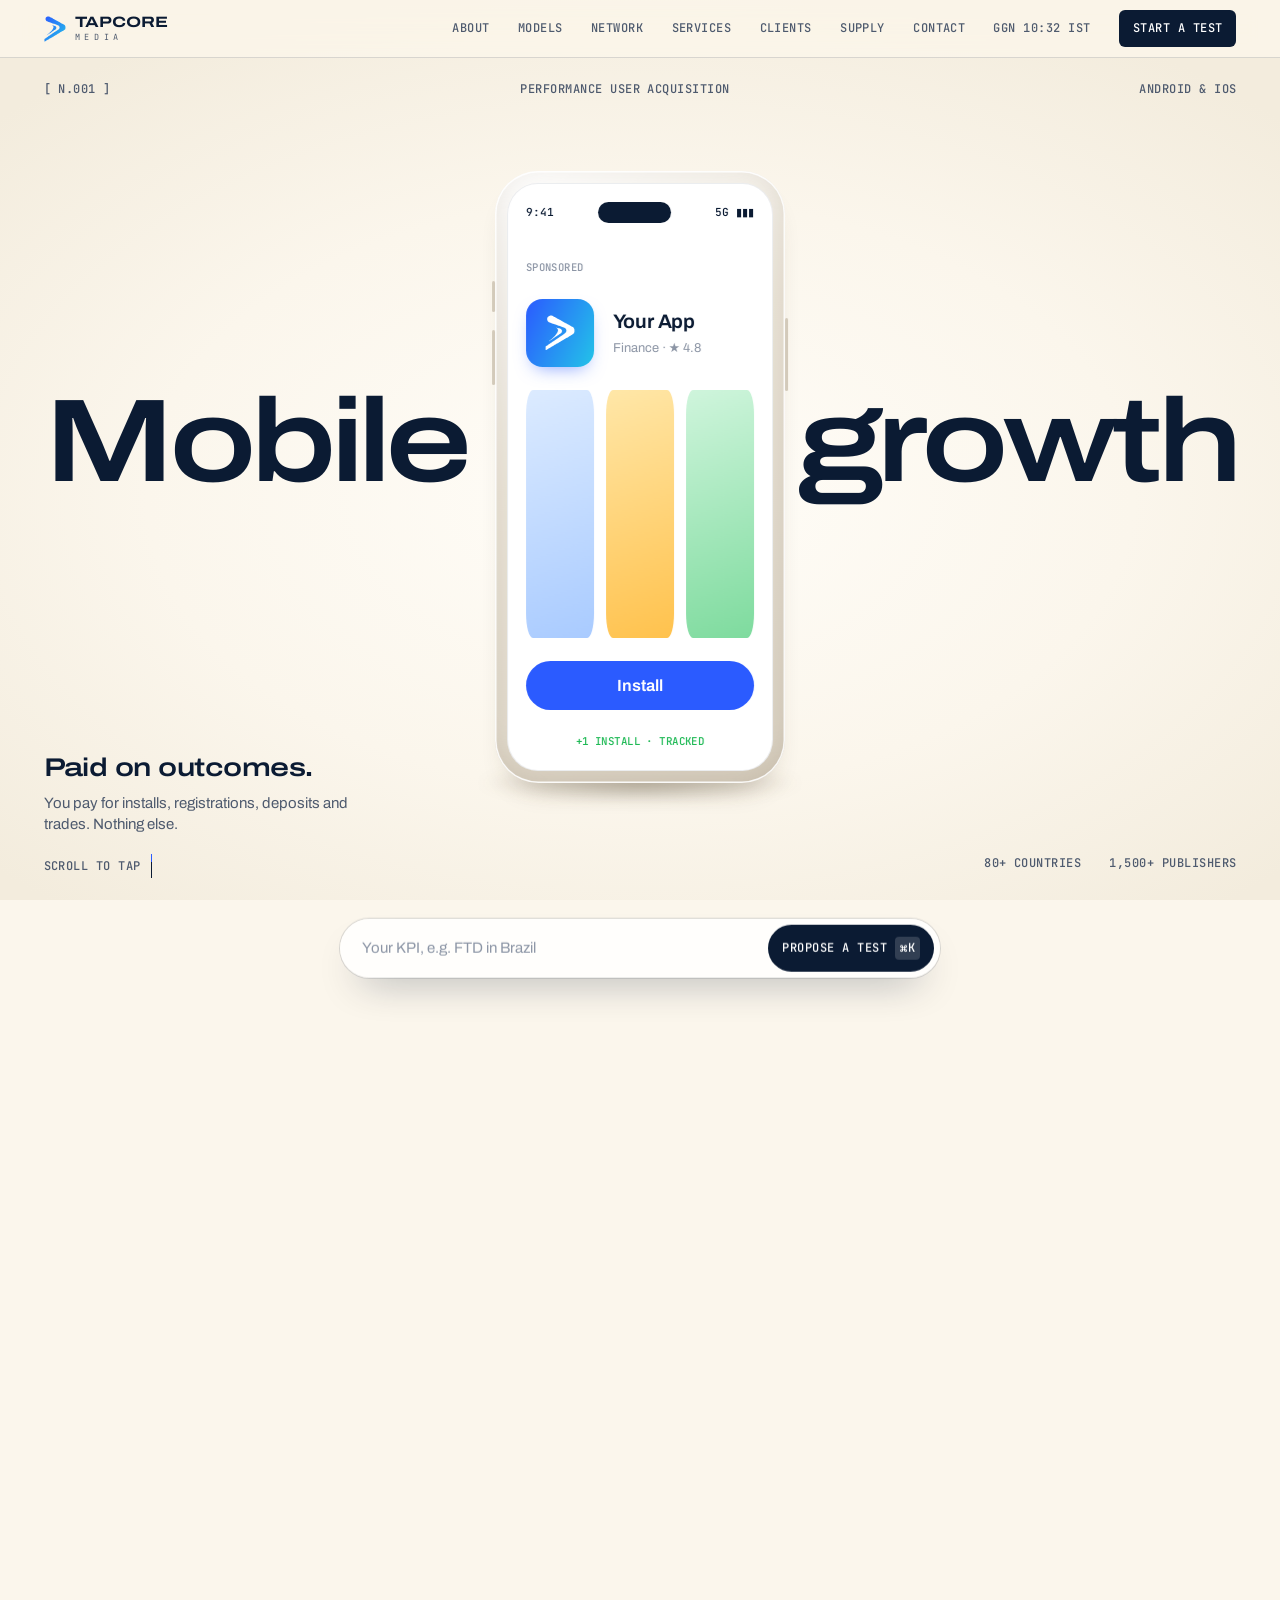
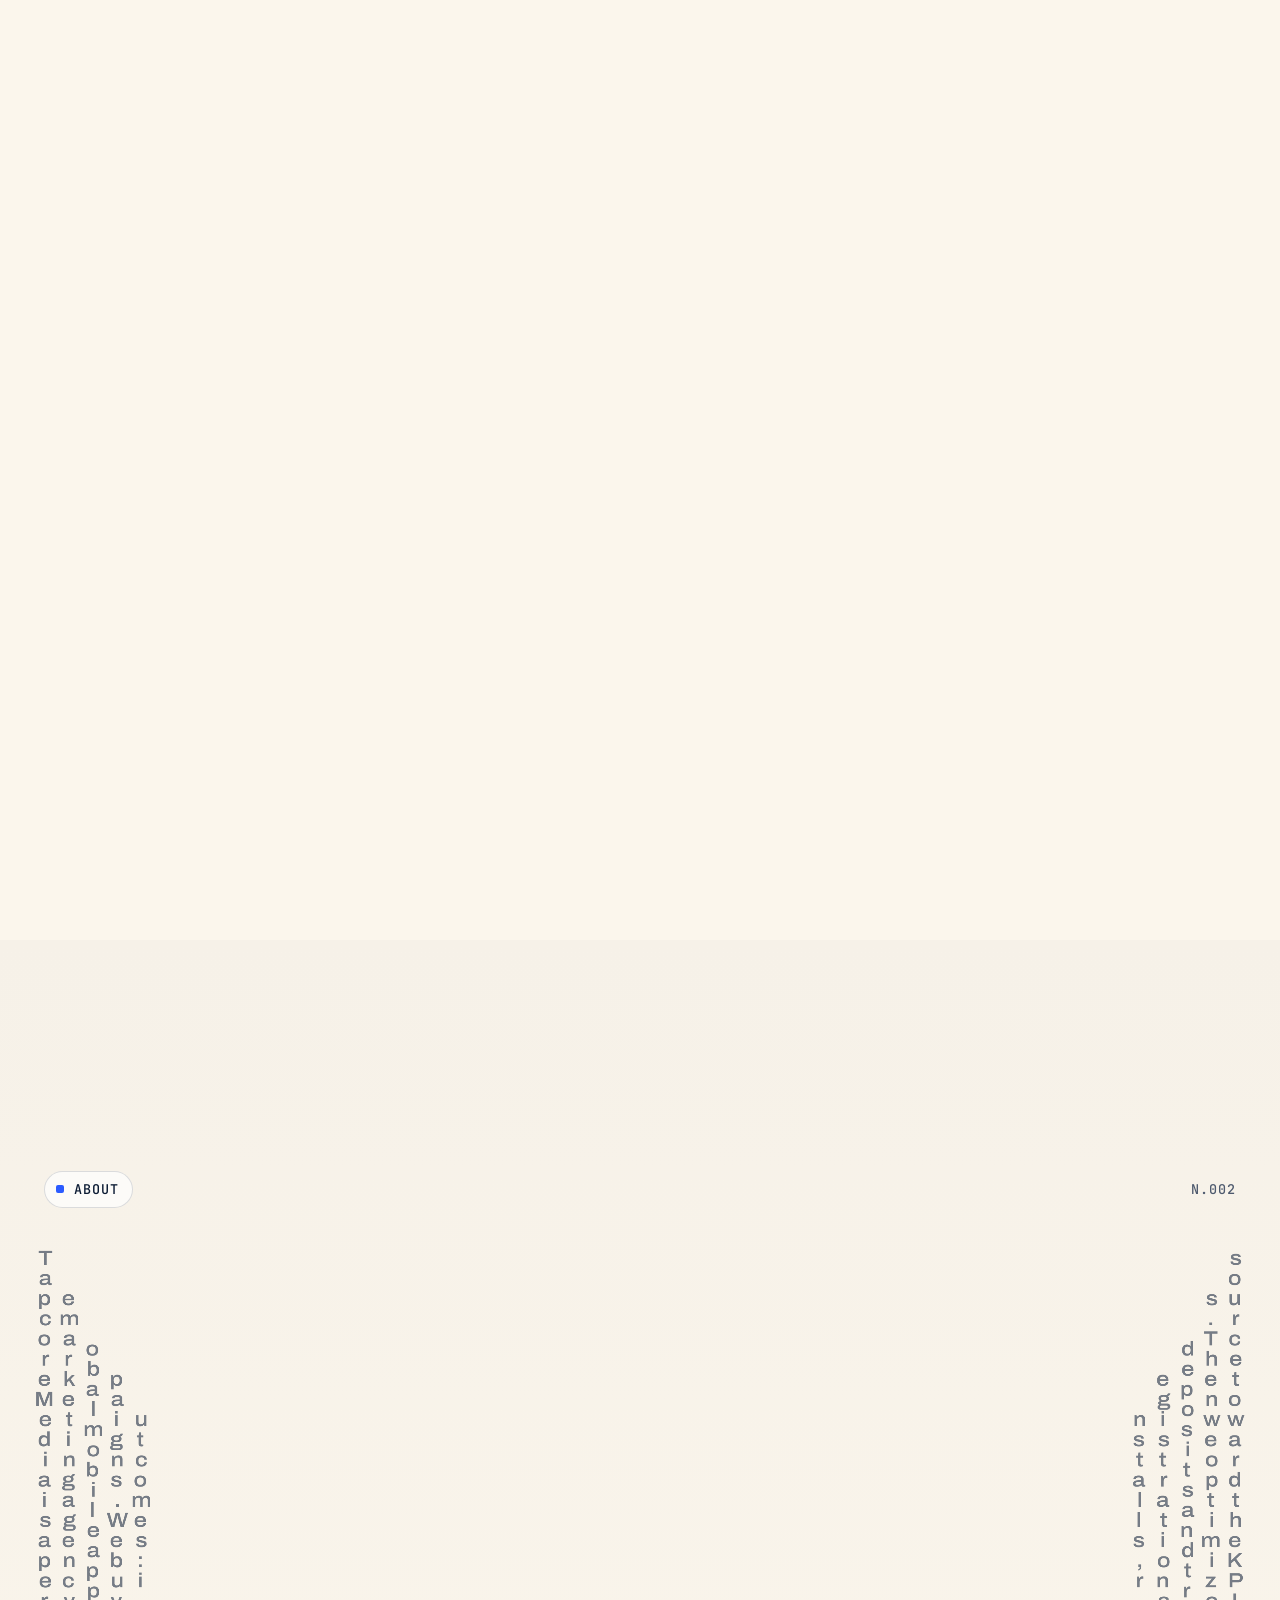
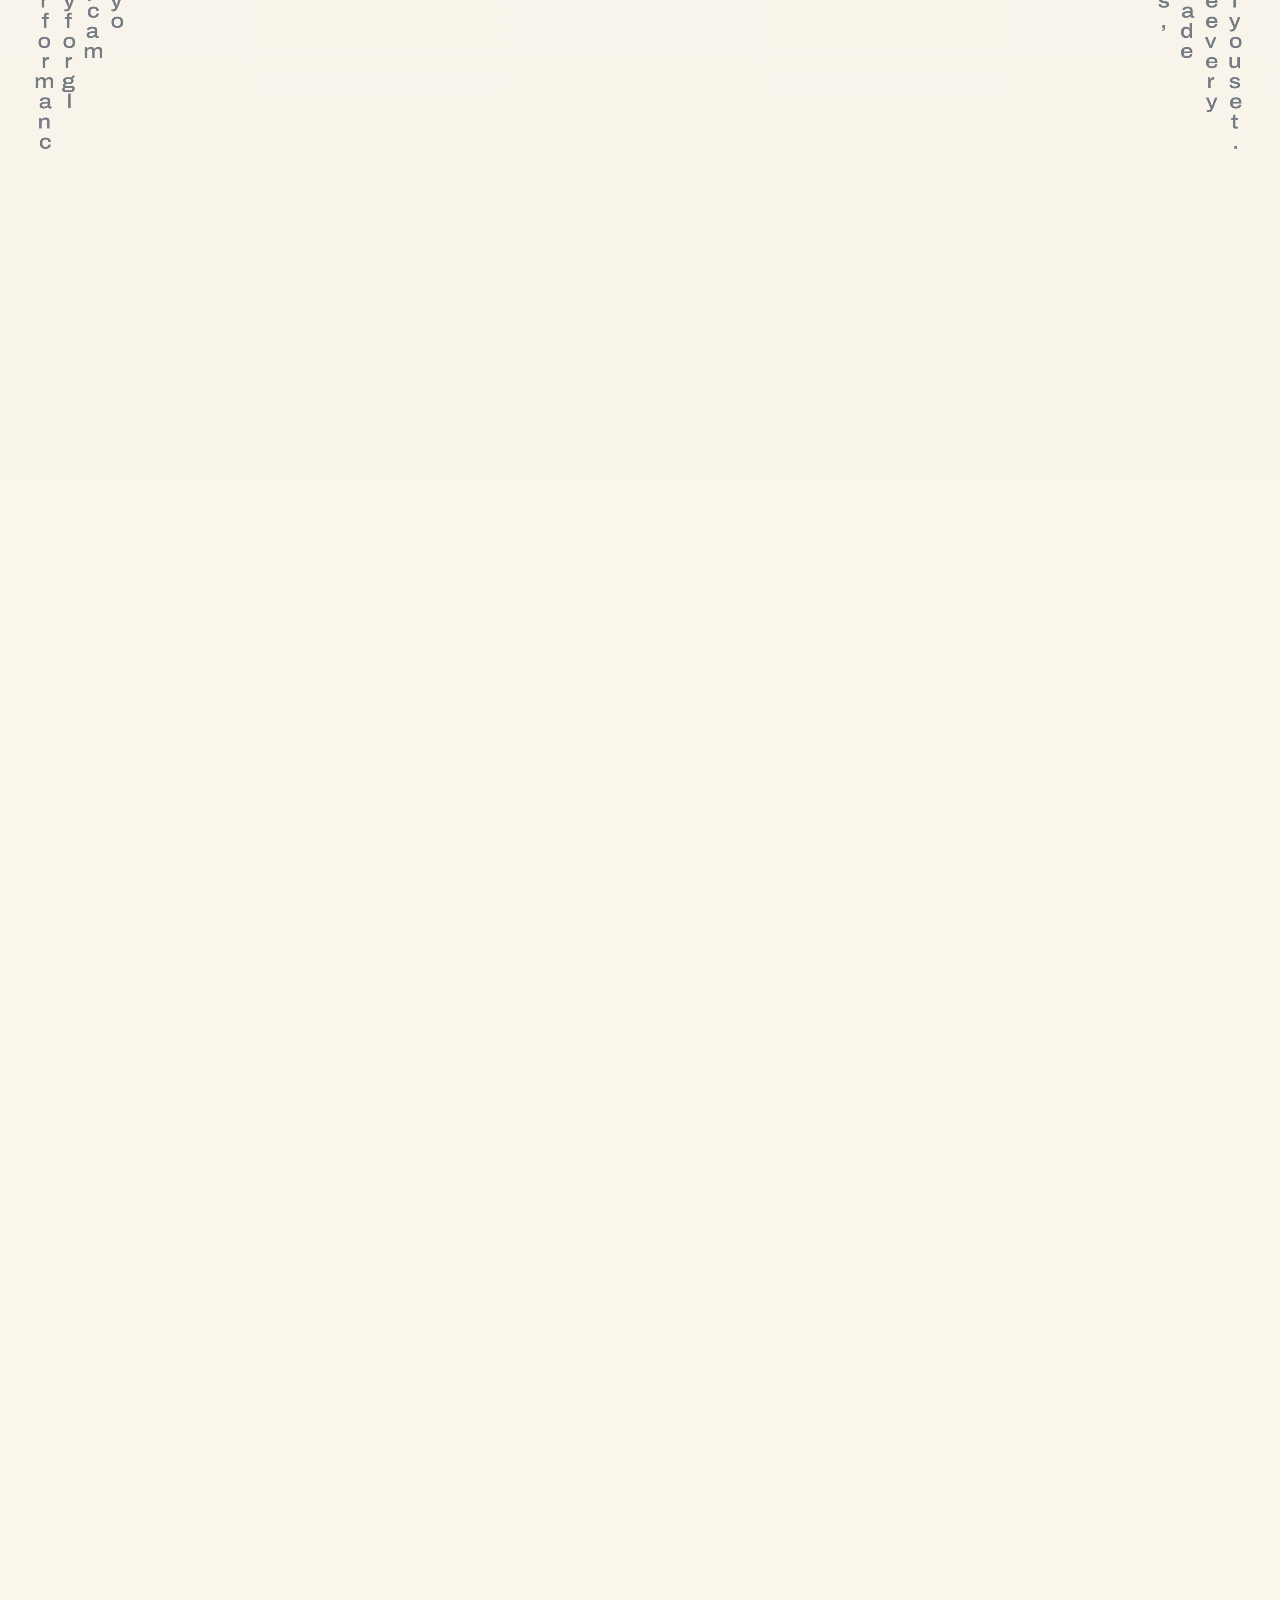
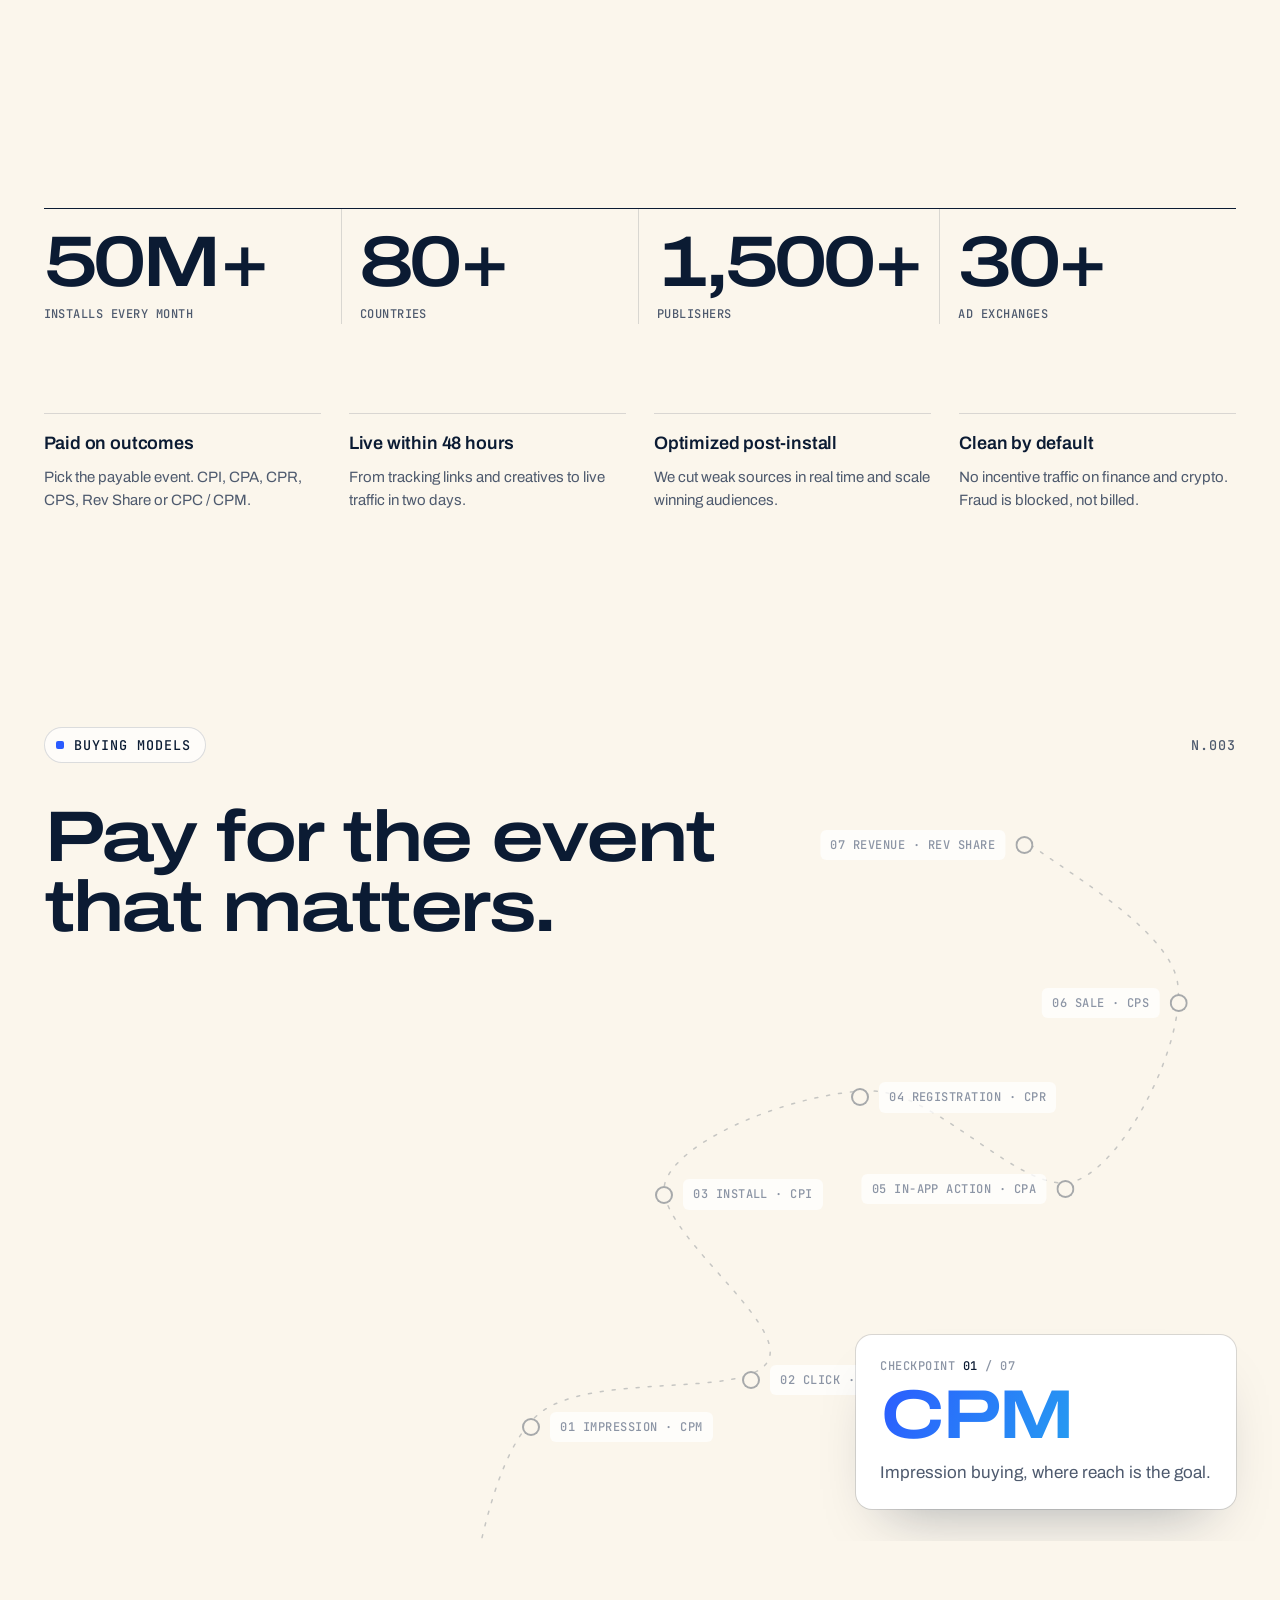
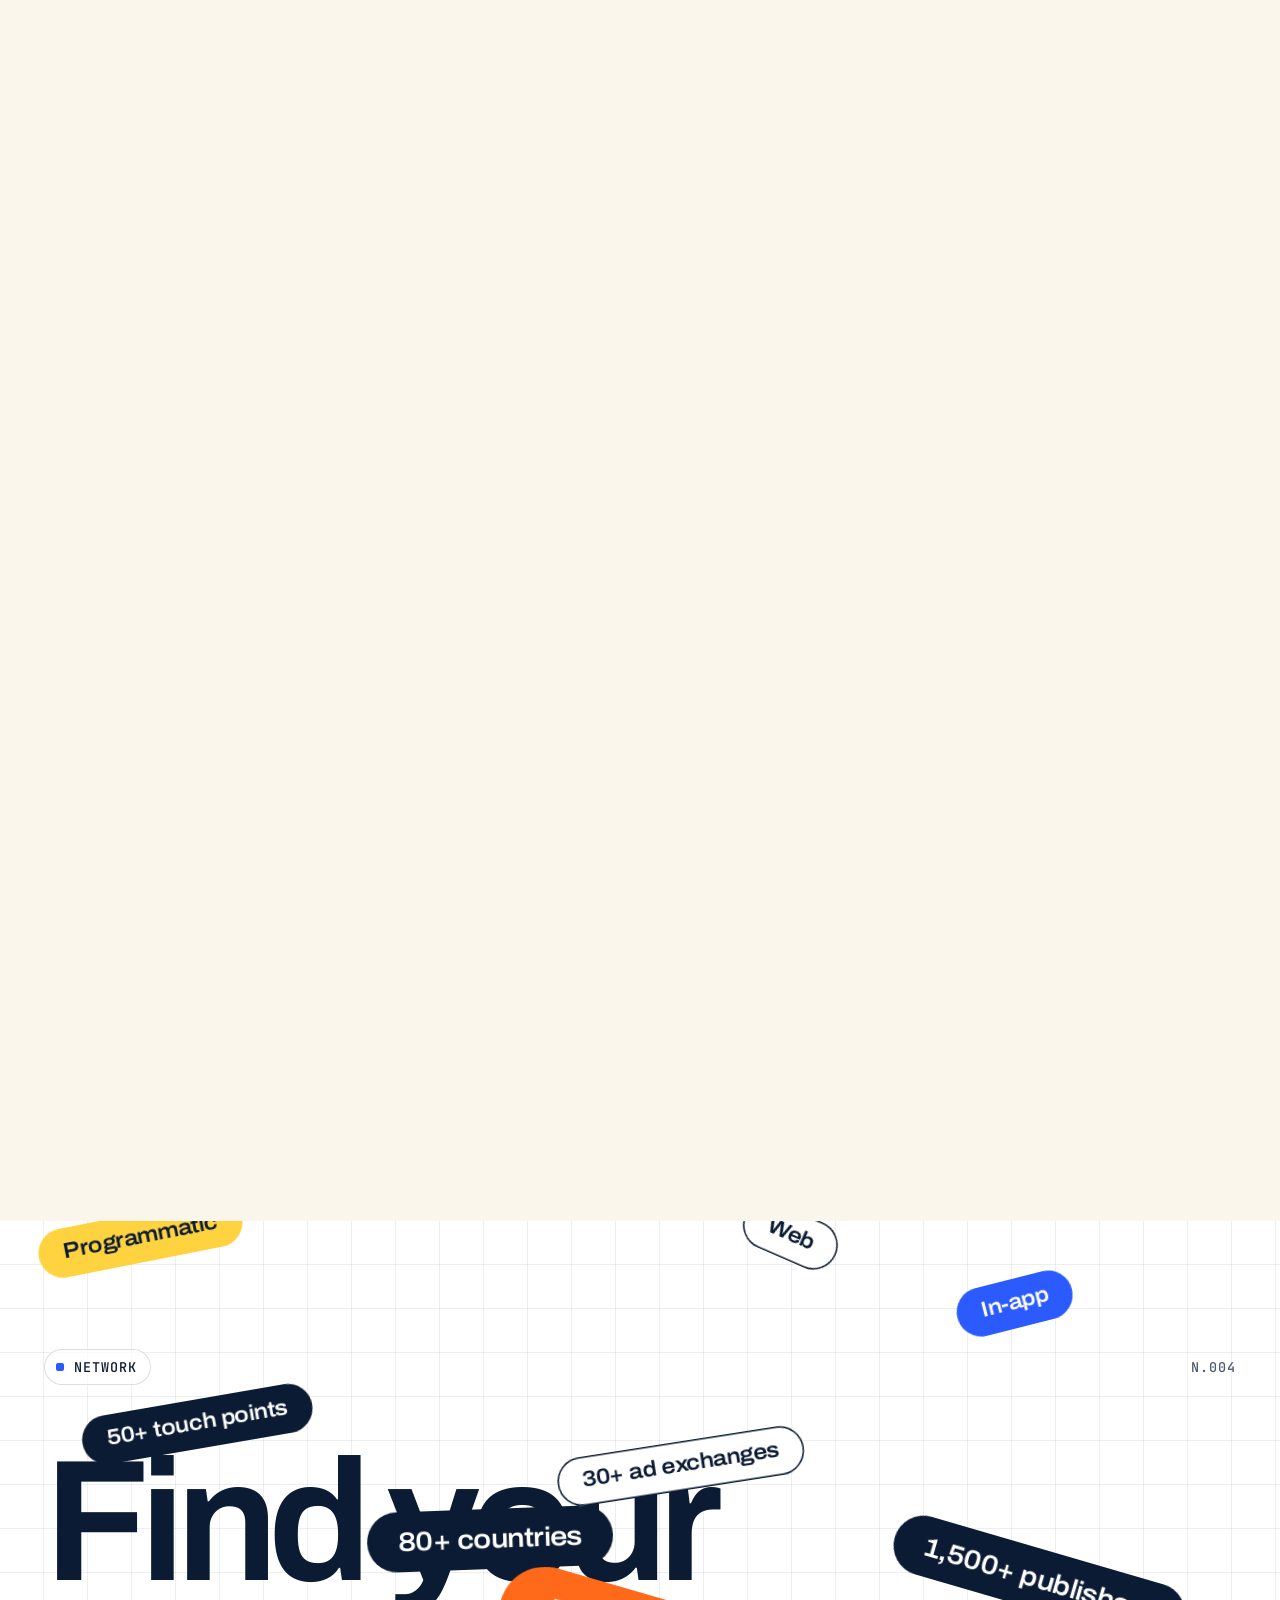
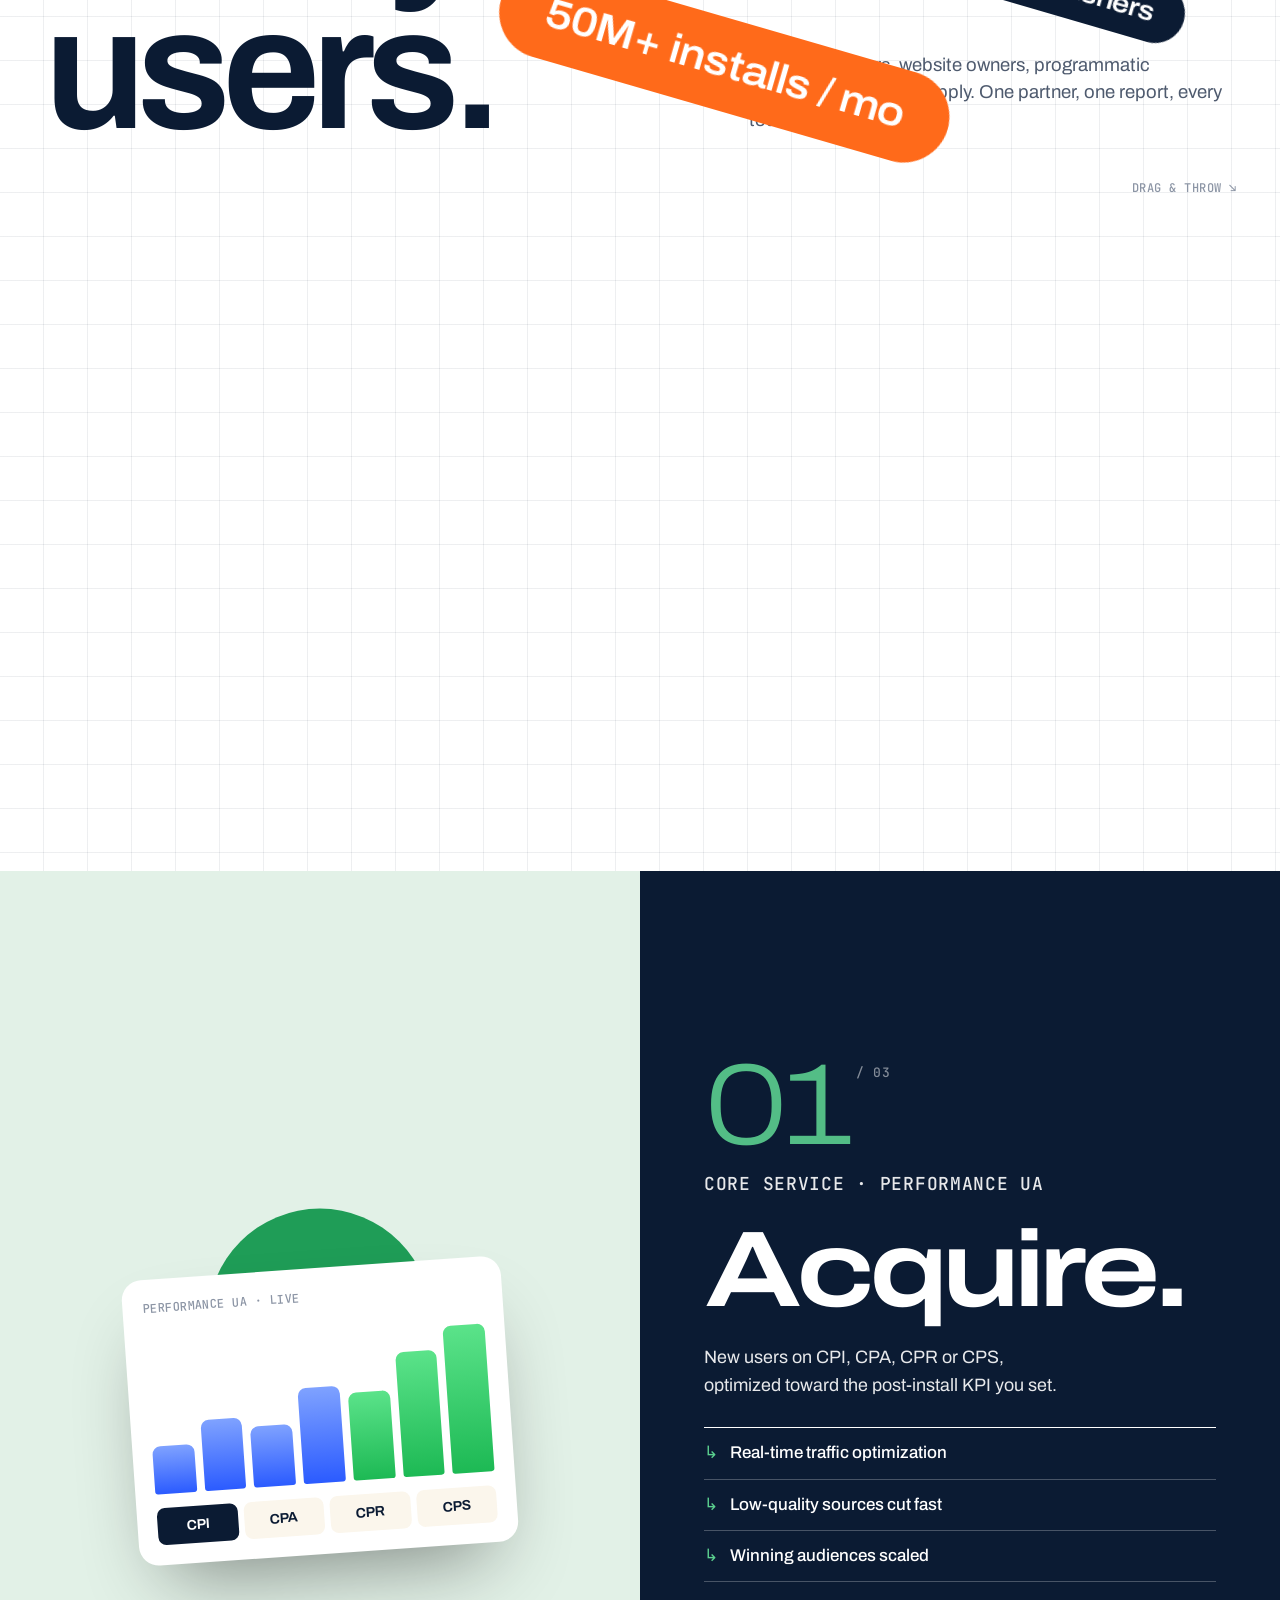
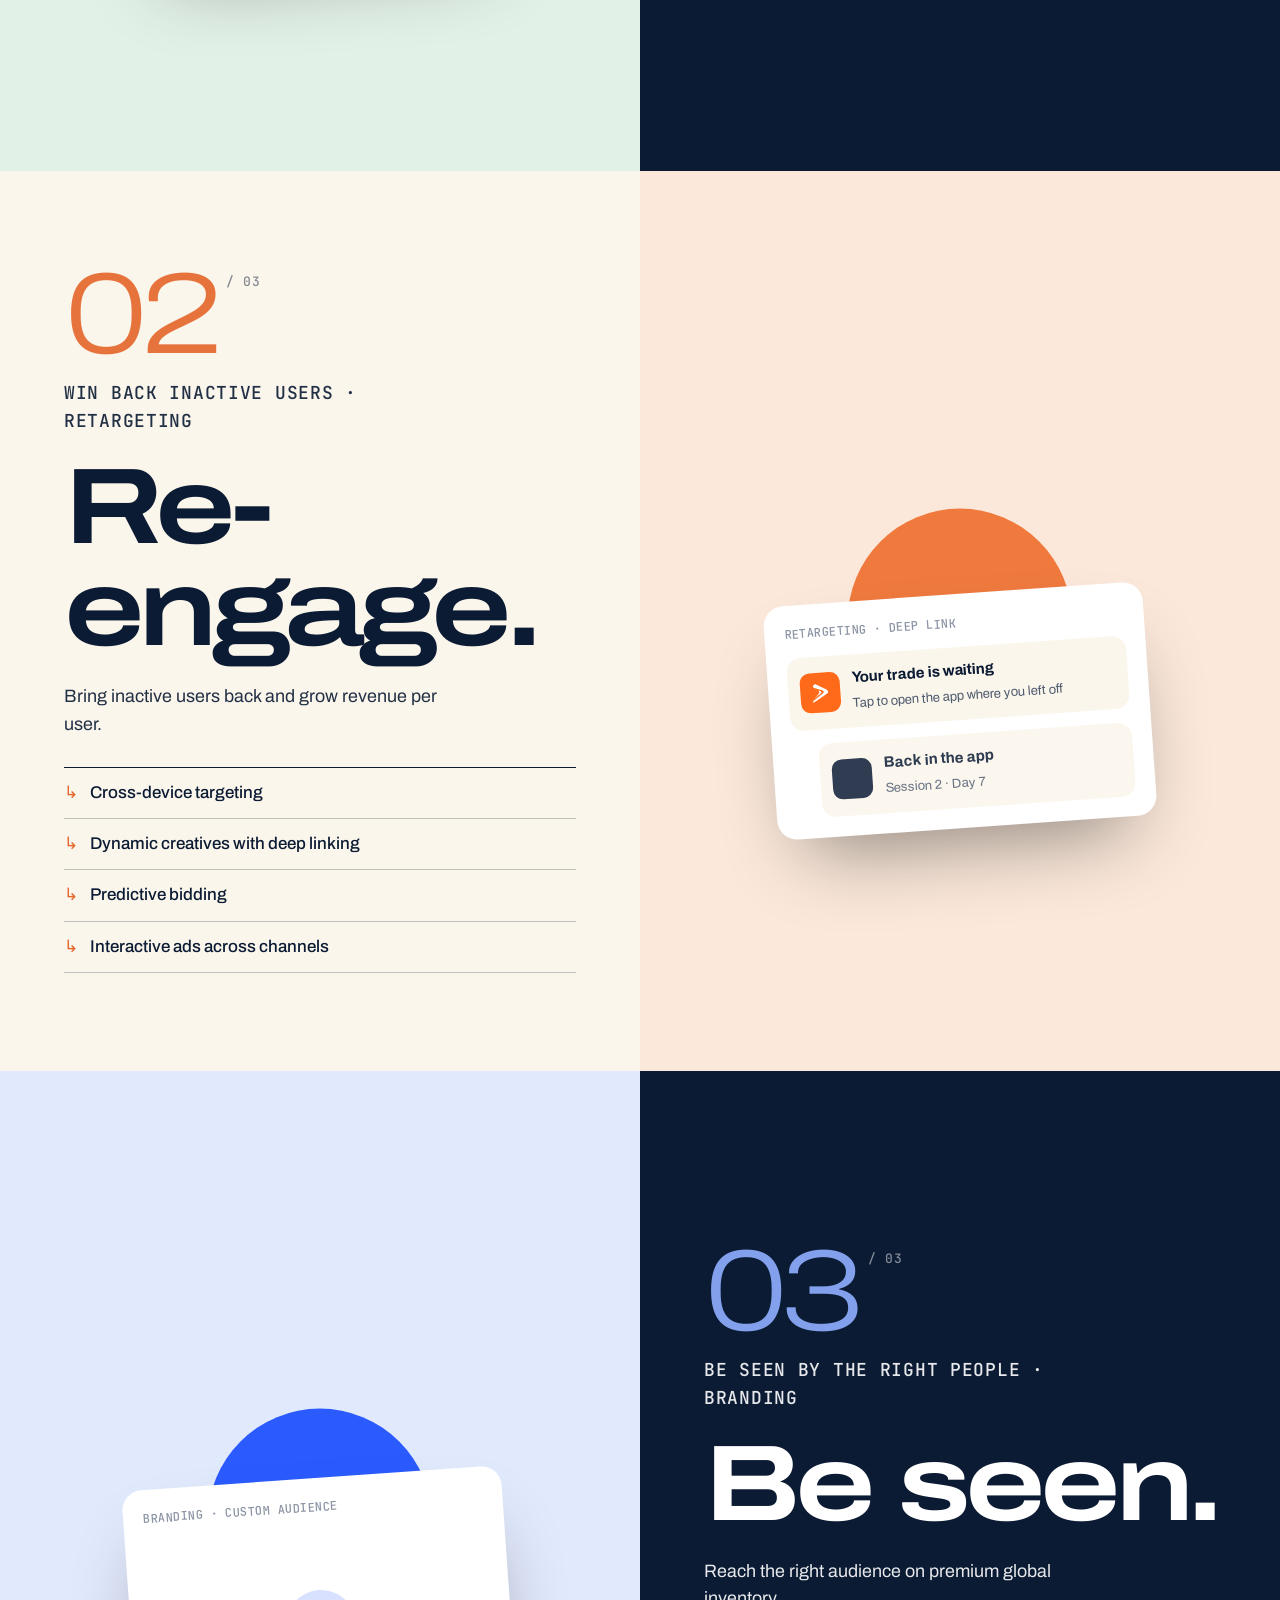
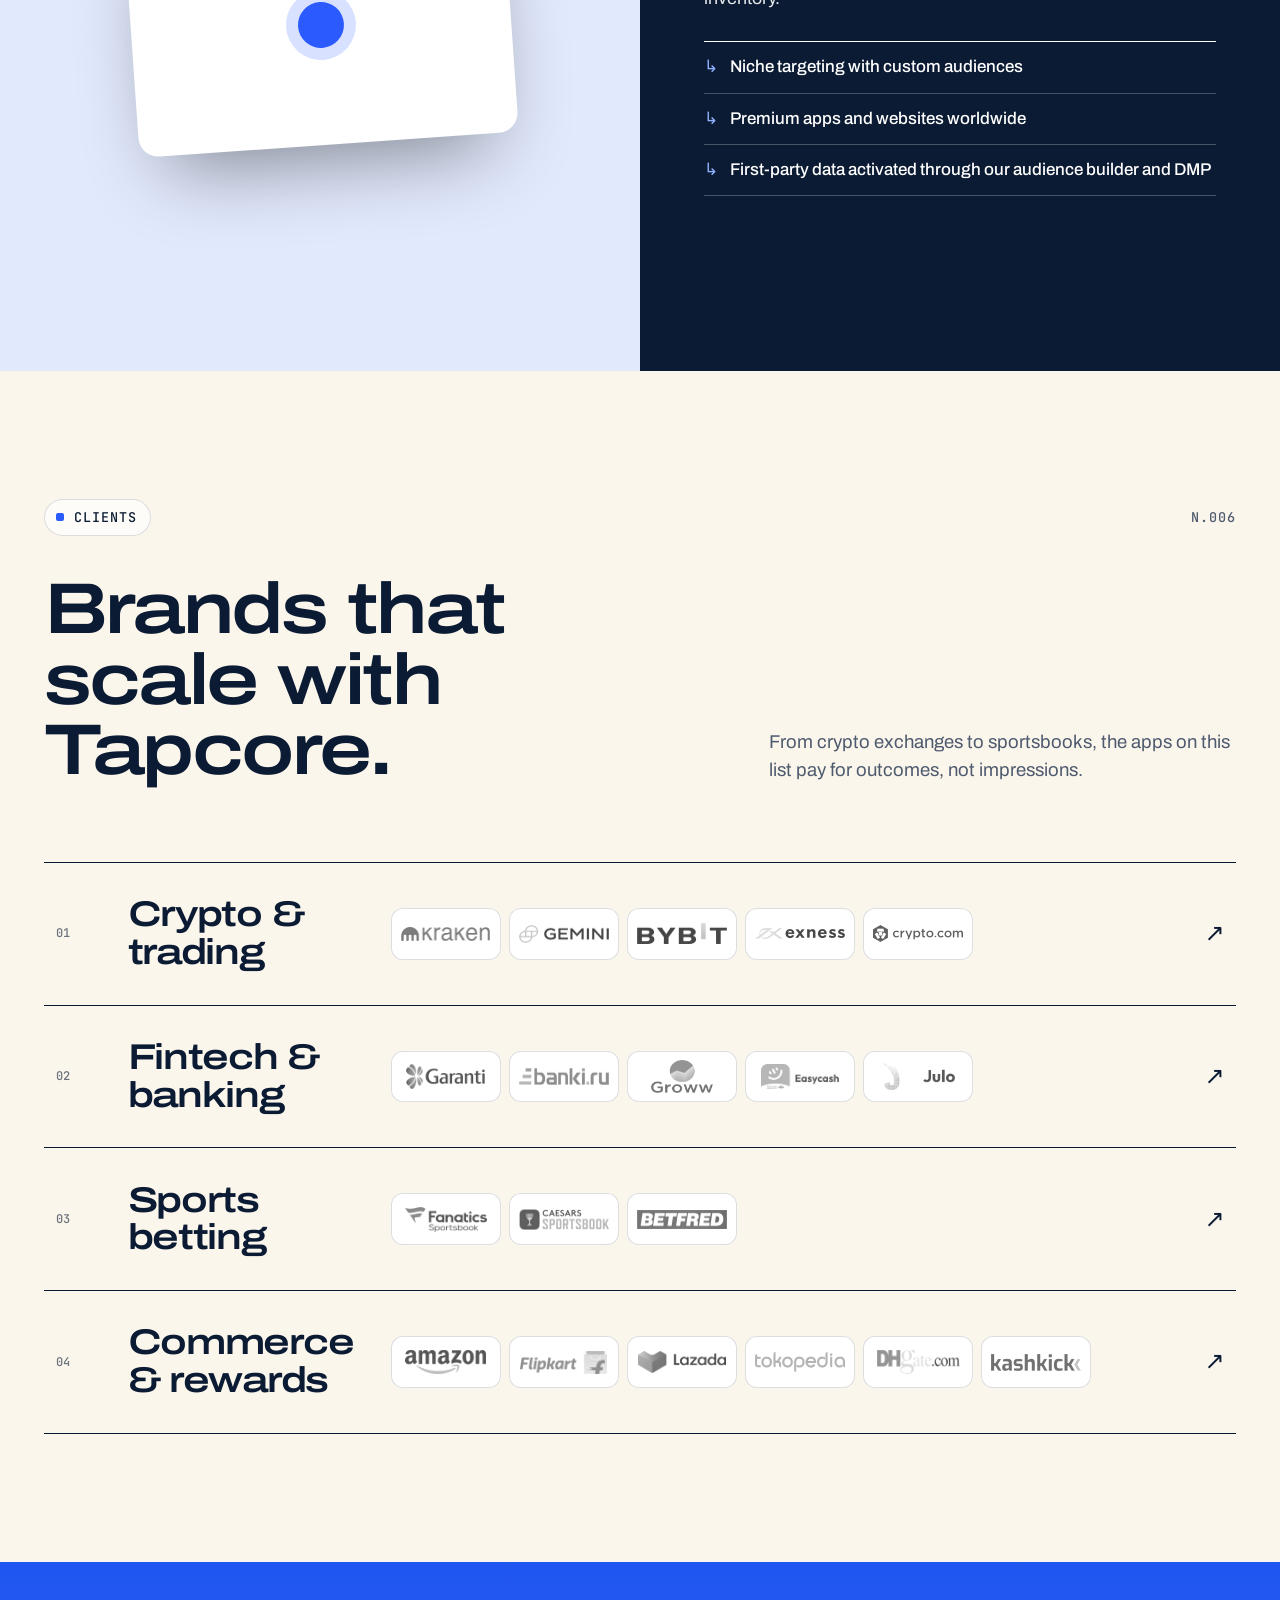
==== v4/index.html @ 251818ea "Add website v4: About wedges, fuller Supply scene, better ad formats v4 starts from v3 (left unchang" ====
<!doctype html>
<html lang="en">
<head>
  <meta charset="utf-8">
  <meta name="viewport" content="width=device-width, initial-scale=1, viewport-fit=cover">
  <title>Tapcore Media | We don't advertise. We craft attention.</title>
  <meta name="description" content="Tapcore Media is a performance marketing agency for global mobile app campaigns. CPI, CPA, CPR, CPS and Rev Share across 1,500+ publishers in 80+ countries.">
  <meta name="theme-color" content="#FBF6EC">
  <link rel="canonical" href="https://www.tapcoremedia.com/">
  <link rel="icon" href="assets/img/favicon.svg" type="image/svg+xml">
  <meta property="og:type" content="website">
  <meta property="og:title" content="Tapcore Media | Mobile growth, paid on outcomes">
  <meta property="og:description" content="Performance user acquisition for Android and iOS apps. Pay for the event that matters to you.">
  <meta name="twitter:card" content="summary_large_image">

  <link rel="preconnect" href="https://fonts.googleapis.com">
  <link rel="preconnect" href="https://fonts.gstatic.com" crossorigin>
  <link rel="stylesheet" href="https://fonts.googleapis.com/css2?family=Archivo:wdth,wght@62..125,300..800&family=JetBrains+Mono:wght@400;500&display=swap">
  <link rel="stylesheet" href="assets/css/style.css">
  <script>
    try {
      if (sessionStorage.getItem("tc-intro") || matchMedia("(prefers-reduced-motion: reduce)").matches)
        document.documentElement.classList.add("skip-intro");
    } catch (e) {}
  </script>
  <script defer src="assets/vendor/gsap.min.js"></script>
  <script defer src="assets/vendor/ScrollTrigger.min.js"></script>
  <script defer src="assets/vendor/lenis.min.js"></script>
  <script defer src="assets/js/main.js"></script>
</head>
<body>
  <svg width="0" height="0" style="position:absolute" aria-hidden="true">
    <defs>
      <linearGradient id="brandGrad" x1="0" y1="0" x2="1" y2="1">
        <stop offset="0" stop-color="#2B5BFF"/>
        <stop offset="1" stop-color="#23C4E8"/>
      </linearGradient>
      <symbol id="mark" viewBox="0 0 536 638"><path fill-rule="evenodd" d="M 84 12 C 44 21,25 60,41 100 C 46 114,55 124,68 131 C 70 132,90 139,96 141 C 97 142,100 143,102 144 C 103 144,105 145,106 145 C 106 145,108 145,109 146 C 111 147,115 148,128 152 C 132 154,137 155,138 156 C 140 157,141 157,169 167 C 181 171,193 175,196 176 C 200 178,221 185,228 188 C 231 188,235 190,237 191 C 238 191,240 192,241 192 C 242 192,243 192,244 193 C 244 193,252 196,261 199 C 286 208,286 208,288 209 C 289 210,290 210,291 210 C 292 210,294 211,295 211 C 298 213,311 217,335 225 C 346 229,360 237,366 243 C 369 246,376 260,378 265 C 383 276,381 296,374 306 C 373 308,372 310,372 311 C 372 314,357 327,344 335 C 337 340,326 348,318 353 C 311 358,303 364,300 366 C 296 368,290 372,286 375 C 282 378,276 382,272 385 C 269 387,262 391,258 394 C 254 397,244 404,235 410 C 226 416,217 422,213 425 C 209 427,202 433,196 437 C 189 441,183 446,180 447 C 178 449,173 453,168 456 C 163 459,159 462,159 462 C 158 463,153 466,148 470 C 142 473,135 478,132 480 C 129 483,125 485,124 486 C 123 486,118 490,113 493 C 108 496,100 502,94 507 C 87 511,78 517,72 521 C 66 526,61 529,60 529 C 60 529,59 530,59 530 C 58 531,58 532,57 532 C 56 532,50 536,38 545 C 34 547,26 553,20 557 L 9 564 9 596 C 9 614,9 629,10 629 C 10 630,12 629,14 628 C 18 627,20 626,43 612 C 50 607,56 604,57 604 C 57 604,59 603,60 602 C 63 599,77 591,88 585 C 90 584,93 582,94 582 C 95 581,99 579,102 576 C 106 574,112 571,116 569 C 119 567,124 563,128 561 C 134 558,150 548,154 546 C 161 542,173 535,173 535 C 174 535,177 533,181 531 C 188 526,220 507,220 507 C 221 507,237 498,241 495 C 242 494,245 492,247 491 C 250 490,266 480,283 470 C 286 468,288 467,289 467 C 289 467,291 466,293 464 C 295 463,300 460,304 458 C 308 455,312 453,313 452 C 314 452,315 451,315 451 C 316 451,318 450,319 449 C 321 447,326 444,330 442 C 333 440,337 438,338 437 C 339 437,342 435,344 434 C 347 432,350 431,351 430 C 362 423,372 417,373 417 C 373 417,376 415,379 414 C 382 412,384 410,385 410 C 385 410,387 409,389 408 C 394 405,425 386,430 383 C 432 382,436 380,439 378 C 442 376,447 373,450 371 C 459 366,463 364,466 362 C 467 361,469 360,469 360 C 470 360,471 359,472 359 C 473 358,477 356,480 353 C 498 344,518 328,518 324 C 518 323,519 321,519 320 C 524 310,525 304,525 284 C 525 265,525 263,523 256 C 516 234,508 223,493 215 C 490 213,486 211,484 210 C 483 209,478 206,474 204 C 464 199,456 194,450 191 C 447 189,444 188,431 181 C 428 179,419 174,412 170 C 405 167,399 163,398 163 C 397 162,395 161,394 160 C 390 158,388 157,374 149 C 368 146,363 143,362 142 C 361 142,360 141,359 141 C 358 141,356 140,355 139 C 353 137,349 135,346 133 C 342 132,338 130,336 128 C 332 126,327 123,313 116 C 309 113,304 111,302 109 C 300 108,295 106,291 104 C 285 100,273 94,268 91 C 265 89,254 83,245 78 C 242 77,237 74,235 73 C 233 71,228 68,223 66 C 218 64,213 61,211 60 C 207 57,201 54,186 46 C 181 43,175 40,172 38 C 169 36,163 33,158 30 C 153 28,147 24,144 22 C 126 12,121 10,104 10 C 96 10,88 11,84 12 M 197 227 C 196 228,199 230,206 234 C 216 240,225 249,228 259 C 231 265,231 284,229 286 C 228 287,228 289,228 290 C 228 293,217 316,213 324 C 210 328,207 332,206 333 C 206 334,203 336,202 339 C 200 342,196 347,194 349 C 192 351,189 355,188 356 C 180 369,126 420,99 442 C 97 444,91 449,85 453 C 73 463,65 471,66 472 C 66 473,69 472,79 465 C 85 461,92 456,96 454 C 100 452,107 447,111 444 C 116 440,123 436,126 434 C 129 432,134 428,139 425 C 143 422,154 415,163 408 C 173 402,181 397,181 396 C 182 395,189 391,196 386 C 204 381,215 373,220 369 C 226 366,235 360,240 357 C 244 353,251 349,254 346 C 257 344,260 342,260 342 C 261 342,282 328,287 323 C 297 315,302 303,302 288 C 302 276,300 270,292 261 C 289 257,272 245,269 245 C 269 245,267 244,265 243 C 253 238,239 234,223 231 C 208 228,206 228,204 227 C 202 226,197 226,197 227"/></symbol>
      <symbol id="cursor" viewBox="0 0 24 24"><path d="M3 2l7.5 19 2.6-7.9L21 10.5z"/></symbol>
    </defs>
  </svg>

  <a class="skip" href="#main">Skip to content</a>

  <!-- Intro counter (skipped on repeat visits and for reduced motion) -->
  <div class="loader" aria-hidden="true">
    <svg class="ld-mark"><use href="#mark" fill="url(#brandGrad)"/></svg>
    <p class="ld-count mono"><span>000</span>%</p>
    <p class="ld-tag mono">Precision · Performance · Profit</p>
  </div>

  <div class="cursor" aria-hidden="true"><span class="c-dot"></span><span class="c-label mono"></span></div>

  <header class="nav" id="nav">
    <a class="brand" href="#top" aria-label="Tapcore Media home">
      <svg class="brand-mark" aria-hidden="true"><use href="#mark" fill="url(#brandGrad)"/></svg>
      <span class="brand-word"><b>TAPCORE</b><i>MEDIA</i></span>
    </a>
    <nav class="nav-links mono" aria-label="Primary">
      <a href="#about">About</a>
      <a href="#models">Models</a>
      <a href="#network">Network</a>
      <a href="#services">Services</a>
      <a href="#clients">Clients</a>
      <a href="#supply">Supply</a>
      <a href="#contact">Contact</a>
    </nav>
    <p class="nav-time mono" aria-label="Local time in Gurugram">GGN <span data-clock>--:--</span> IST</p>
    <a class="nav-cta mono" href="#contact">Start a test</a>
    <button class="burger" aria-label="Open menu" aria-expanded="false" aria-controls="menu"><span></span><span></span></button>
  </header>

  <div class="menu" id="menu" hidden>
    <nav aria-label="Mobile">
      <a href="#about"><small class="mono">01</small>About</a>
      <a href="#models"><small class="mono">02</small>Models</a>
      <a href="#network"><small class="mono">03</small>Network</a>
      <a href="#services"><small class="mono">04</small>Services</a>
      <a href="#clients"><small class="mono">05</small>Clients</a>
      <a href="#contact"><small class="mono">06</small>Contact</a>
    </nav>
    <p class="mono">parth@tapcoremedia.net · +91 96258 98987</p>
  </div>

  <main id="main">

    <!-- =========================================================
         01 HERO · tap the ad, fly into the screen
         ========================================================= -->
    <section class="hero" id="top">
      <div class="hero-stage">
        <div class="hero-sky" aria-hidden="true"><i class="cloud c1"></i><i class="cloud c2"></i><i class="cloud c3"></i></div>
        <div class="fly-clouds" aria-hidden="true"><i class="cloud f1"></i><i class="cloud f2"></i><i class="cloud f3"></i><i class="cloud f4"></i></div>

        <div class="hero-top mono">
          <span>[ N.001 ]</span>
          <span>Performance user acquisition</span>
          <span>Android &amp; iOS</span>
        </div>

        <h1 class="hero-h" aria-label="Mobile growth, paid on outcomes.">
          <span class="hh hh-l" aria-hidden="true">Mobile</span>
          <span class="hh hh-r" aria-hidden="true">growth</span>
        </h1>

        <span class="device-shadow" aria-hidden="true"></span>
        <div class="device" aria-hidden="true">
          <div class="device-body">
            <span class="d-btn d-btn1"></span><span class="d-btn d-btn2"></span><span class="d-btn d-btn3"></span>
            <div class="screen">
              <div class="scr-sky"><div class="scr-world"><i class="cloud w1"></i><i class="cloud w2"></i><i class="cloud w3"></i><i class="cloud w4"></i></div></div>
              <div class="scr-ui">
                <div class="scr-status mono"><span>9:41</span><span class="scr-island"></span><span>5G ▮▮▮</span></div>
                <p class="scr-sponsored mono">Sponsored</p>
                <div class="scr-app">
                  <span class="scr-icon"><svg><use href="#mark" fill="#fff"/></svg></span>
                  <div><b>Your App</b><small>Finance · ★ 4.8</small></div>
                </div>
                <div class="scr-shots"><i></i><i></i><i></i></div>
                <span class="scr-install"><b class="si-a">Install</b><b class="si-b">Installed ✓</b></span>
                <p class="scr-plus mono">+1 install · tracked</p>
              </div>
              <span class="finger"><i></i></span>
            </div>
          </div>
        </div>

        <p class="hero-sub">Paid on outcomes.<br><span>You pay for installs, registrations, deposits and trades. Nothing else.</span></p>

        <div class="hero-foot mono">
          <span class="scroll-hint">Scroll to tap <i></i></span>
          <span>80+ countries</span>
          <span>1,500+ publishers</span>
        </div>

        <div class="manifesto" aria-label="We don't advertise. We craft attention.">
          <div class="mf-corner tl mono">Manifesto</div>
          <div class="mf-corner tr mono">N.001</div>
          <div class="mf-corner bl mono">Tapcore Media</div>
          <div class="mf-corner br mono">Gurugram · <span data-clock>--:--</span> IST</div>
          <svg class="mf-mark" aria-hidden="true"><use href="#mark" fill="url(#brandGrad)"/></svg>
          <p class="mf-line l1" aria-hidden="true">We don't advertise.</p>
          <span class="mf-rule" aria-hidden="true"></span>
          <p class="mf-line l2" aria-hidden="true">We craft attention.</p>
          <p class="mf-sub mono" aria-hidden="true">Performance user acquisition for Android and iOS</p>
        </div>
      </div>
    </section>

    <!-- =========================================================
         02 ABOUT · on the sky
         ========================================================= -->
    <section class="about" id="about">
      <div class="about-pin">
        <div class="wrap">
          <div class="sec-meta mono"><span>About</span><span>N.002</span></div>
          <p class="about-big" data-assemble>Tapcore Media is a performance marketing agency for global mobile app campaigns. We buy outcomes: installs, registrations, deposits and trades. Then we optimize every source toward the KPI you set.</p>
        </div>
      </div>
      <div class="wrap">
        <dl class="about-stats">
          <div><dt class="mono">Installs every month</dt><dd><span data-count="50">0</span>M+</dd></div>
          <div><dt class="mono">Countries</dt><dd><span data-count="80">0</span>+</dd></div>
          <div><dt class="mono">Publishers</dt><dd><span data-count="1500">0</span>+</dd></div>
          <div><dt class="mono">Ad exchanges</dt><dd><span data-count="30">0</span>+</dd></div>
        </dl>

        <div class="about-cols">
          <article><h3>Paid on outcomes</h3><p>Pick the payable event. CPI, CPA, CPR, CPS, Rev Share or CPC / CPM.</p></article>
          <article><h3>Live within 48 hours</h3><p>From tracking links and creatives to live traffic in two days.</p></article>
          <article><h3>Optimized post-install</h3><p>We cut weak sources in real time and scale winning audiences.</p></article>
          <article><h3>Clean by default</h3><p>No incentive traffic on finance and crypto. Fraud is blocked, not billed.</p></article>
        </div>
      </div>
    </section>

    <!-- =========================================================
         03 MODELS · the flight path
         ========================================================= -->
    <section class="flight" id="models" aria-labelledby="models-title">
      <div class="flight-stage">
        <div class="flight-head">
          <div class="sec-meta mono"><span>Buying models</span><span>N.003</span></div>
          <h2 class="h-wide" id="models-title">Pay for the event<br>that matters.</h2>
        </div>
        <svg class="flight-svg" aria-hidden="true">
          <path class="fp-base"/>
          <path class="fp-trail"/>
        </svg>
        <div class="fp-nodes" aria-hidden="true"></div>
        <div class="plane" aria-hidden="true"><svg><use href="#mark" fill="url(#brandGrad)"/></svg></div>
        <div class="flight-card" aria-live="polite">
          <p class="fc-step mono">Checkpoint <b>01</b> / 07</p>
          <p class="fc-model">CPM</p>
          <p class="fc-desc">Impression buying, where reach is the goal.</p>
        </div>
        <ul class="sr-only">
          <li>CPM / CPC: click or impression buying, where it fits the goal.</li>
          <li>CPI: cost per install.</li>
          <li>CPR: cost per registration.</li>
          <li>CPA: cost per in-app action, such as a deposit, trade or purchase.</li>
          <li>CPS: cost per sale.</li>
          <li>Rev Share: a share of the revenue your users generate.</li>
        </ul>
      </div>
    </section>

    <!-- =========================================================
         04 NETWORK · physics playground
         ========================================================= -->
    <section class="network grid-paper" id="network" aria-labelledby="network-title">
      <div class="wrap net-head">
        <div class="sec-meta mono"><span>Network</span><span>N.004</span></div>
        <h2 class="h-giant" id="network-title">Find your<br>users.</h2>
        <p class="lead">In-app publishers, website owners, programmatic exchanges and SDK supply. One partner, one report, every touch point.</p>
      </div>
      <div class="playground" aria-label="Tapcore network in numbers: 50M+ installs a month, 1,500+ publishers, 80+ countries, 30+ ad exchanges, 50+ touch points.">
        <p class="pg-hint mono">Drag &amp; throw ↘</p>
        <div class="pg-items" aria-hidden="true">
          <span class="pg pill p-orange xl">50M+ installs / mo</span>
          <span class="pg pill p-ink lg">1,500+ publishers</span>
          <span class="pg pill p-ink lg">80+ countries</span>
          <span class="pg pill p-white">30+ ad exchanges</span>
          <span class="pg pill p-ink">50+ touch points</span>
          <span class="pg pill p-blue">In-app</span>
          <span class="pg pill p-white">Web</span>
          <span class="pg pill p-yellow">Programmatic</span>
          <span class="pg pill p-white">SDK</span>
          <span class="pg pill p-green">Android</span>
          <span class="pg pill p-ink">iOS</span>
          <span class="pg hex" data-shape="hex"></span>
          <span class="pg sq" data-shape="box"></span>
          <span class="pg eye" data-shape="circle"><i></i></span>
          <span class="pg eye" data-shape="circle"><i></i></span>
          <span class="pg ball" data-shape="circle"></span>
        </div>
      </div>
    </section>

    <!-- =========================================================
         05 SERVICES · split panels
         ========================================================= -->
    <section class="services" id="services" aria-labelledby="services-title">
      <h2 class="sr-only" id="services-title">Three ways we grow your app</h2>

      <article class="split s-green">
        <div class="split-color">
          <span class="big-circle"></span>
          <div class="ui-card ui-ua" aria-hidden="true">
            <p class="mono">Performance UA · Live</p>
            <div class="ua-bars"><i style="--h:30%"></i><i style="--h:44%"></i><i style="--h:38%"></i><i style="--h:60%"></i><i style="--h:55%"></i><i style="--h:78%"></i><i style="--h:92%"></i></div>
            <div class="ua-chips"><span>CPI</span><span>CPA</span><span>CPR</span><span>CPS</span></div>
          </div>
        </div>
        <div class="split-text">
          <p class="split-num" aria-hidden="true"><b>01</b><span class="mono">/ 03</span></p>
          <p class="mono split-k">Core service · Performance UA</p>
          <h3 class="h-split">Acquire.</h3>
          <p>New users on CPI, CPA, CPR or CPS, optimized toward the post-install KPI you set.</p>
          <ul class="dash-list">
            <li>Real-time traffic optimization</li>
            <li>Low-quality sources cut fast</li>
            <li>Winning audiences scaled</li>
          </ul>
        </div>
      </article>

      <article class="split s-orange rev">
        <div class="split-color">
          <span class="big-circle"></span>
          <div class="ui-card ui-rt" aria-hidden="true">
            <p class="mono">Retargeting · Deep link</p>
            <div class="rt-notif"><span class="rt-ic"><svg><use href="#mark" fill="#fff"/></svg></span><div><b>Your trade is waiting</b><small>Tap to open the app where you left off</small></div></div>
            <div class="rt-notif n2"><span class="rt-ic"></span><div><b>Back in the app</b><small>Session 2 · Day 7</small></div></div>
          </div>
        </div>
        <div class="split-text">
          <p class="split-num" aria-hidden="true"><b>02</b><span class="mono">/ 03</span></p>
          <p class="mono split-k">Win back inactive users · Retargeting</p>
          <h3 class="h-split">Re-engage.</h3>
          <p>Bring inactive users back and grow revenue per user.</p>
          <ul class="dash-list">
            <li>Cross-device targeting</li>
            <li>Dynamic creatives with deep linking</li>
            <li>Predictive bidding</li>
            <li>Interactive ads across channels</li>
          </ul>
        </div>
      </article>

      <article class="split s-blue">
        <div class="split-color">
          <span class="big-circle"></span>
          <div class="ui-card ui-br" aria-hidden="true">
            <p class="mono">Branding · Custom audience</p>
            <div class="br-target"><i></i><i></i><i></i><b></b></div>
          </div>
        </div>
        <div class="split-text">
          <p class="split-num" aria-hidden="true"><b>03</b><span class="mono">/ 03</span></p>
          <p class="mono split-k">Be seen by the right people · Branding</p>
          <h3 class="h-split">Be seen.</h3>
          <p>Reach the right audience on premium global inventory.</p>
          <ul class="dash-list">
            <li>Niche targeting with custom audiences</li>
            <li>Premium apps and websites worldwide</li>
            <li>First-party data activated through our audience builder and DMP</li>
          </ul>
        </div>
      </article>
    </section>

    <!-- =========================================================
         06 CLIENTS · index table
         ========================================================= -->
    <section class="clients" id="clients" aria-labelledby="clients-title">
      <div class="wrap">
        <div class="sec-meta mono"><span>Clients</span><span>N.006</span></div>
        <div class="clients-head">
          <h2 class="h-wide" id="clients-title">Brands that<br>scale with Tapcore.</h2>
          <p class="lead">From crypto exchanges to sportsbooks, the apps on this list pay for outcomes, not impressions.</p>
        </div>
        <ol class="ctable">
          <li style="--c:var(--blue)"><span class="ct-n mono">01</span><span class="ct-v">Crypto &amp; trading</span><span class="ct-logos"><span class="chip"><img src="assets/img/logos/kraken.png" alt="Kraken" style="width:81.2%" loading="lazy" decoding="async"></span><span class="chip"><img src="assets/img/logos/gemini.png" alt="Gemini" style="width:81.2%" loading="lazy" decoding="async"></span><span class="chip"><img src="assets/img/logos/bybit.png" alt="Bybit" style="width:81.2%" loading="lazy" decoding="async"></span><span class="chip"><img src="assets/img/logos/exness.png" alt="Exness" style="width:81.2%" loading="lazy" decoding="async"></span><span class="chip"><img src="assets/img/logos/cryptocom.png" alt="Crypto.com" style="width:81.2%" loading="lazy" decoding="async"></span></span><span class="ct-a" aria-hidden="true">↗</span></li>
          <li style="--c:var(--green)"><span class="ct-n mono">02</span><span class="ct-v">Fintech &amp; banking</span><span class="ct-logos"><span class="chip"><img src="assets/img/logos/garanti.png" alt="Garanti" style="width:71.8%" loading="lazy" decoding="async"></span><span class="chip"><img src="assets/img/logos/bankiru.png" alt="Banki.ru" style="width:81.2%" loading="lazy" decoding="async"></span><span class="chip"><img src="assets/img/logos/groww.png" alt="Groww" style="width:56.0%" loading="lazy" decoding="async"></span><span class="chip"><img src="assets/img/logos/easycash.png" alt="Easycash" style="width:71.4%" loading="lazy" decoding="async"></span><span class="chip"><img src="assets/img/logos/julo.png" alt="Julo" style="width:66.4%" loading="lazy" decoding="async"></span></span><span class="ct-a" aria-hidden="true">↗</span></li>
          <li style="--c:var(--orange)"><span class="ct-n mono">03</span><span class="ct-v">Sports betting</span><span class="ct-logos"><span class="chip"><img src="assets/img/logos/fanatics.png" alt="Fanatics Sportsbook" style="width:74.1%" loading="lazy" decoding="async"></span><span class="chip"><img src="assets/img/logos/caesars.png" alt="Caesars Sportsbook" style="width:81.2%" loading="lazy" decoding="async"></span><span class="chip"><img src="assets/img/logos/betfred.png" alt="Betfred" style="width:81.2%" loading="lazy" decoding="async"></span></span><span class="ct-a" aria-hidden="true">↗</span></li>
          <li style="--c:var(--yellow);--t:var(--ink)"><span class="ct-n mono">04</span><span class="ct-v">Commerce &amp; rewards</span><span class="ct-logos"><span class="chip"><img src="assets/img/logos/amazon.png" alt="Amazon" style="width:73.8%" loading="lazy" decoding="async"></span><span class="chip"><img src="assets/img/logos/flipkart.png" alt="Flipkart" style="width:79.0%" loading="lazy" decoding="async"></span><span class="chip"><img src="assets/img/logos/lazada.png" alt="Lazada" style="width:79.4%" loading="lazy" decoding="async"></span><span class="chip"><img src="assets/img/logos/tokopedia.png" alt="Tokopedia" style="width:81.2%" loading="lazy" decoding="async"></span><span class="chip"><img src="assets/img/logos/dhgate.png" alt="DHgate" style="width:75.5%" loading="lazy" decoding="async"></span><span class="chip"><img src="assets/img/logos/kashkick.png" alt="Kashkick" style="width:81.2%" loading="lazy" decoding="async"></span></span><span class="ct-a" aria-hidden="true">↗</span></li>
        </ol>
      </div>
    </section>

    <!-- =========================================================
         07 GLOBAL · supply on the sky
         ========================================================= -->
    <section class="global" id="supply" aria-labelledby="global-title">
      <div class="global-stage">
        <p class="global-word" aria-hidden="true">Global</p>
        <div class="orbit" aria-hidden="true">
          <svg class="orb-ring back" viewBox="-100 -30 200 60" preserveAspectRatio="none"><ellipse cx="0" cy="0" rx="99" ry="29"/></svg>
          <svg class="orb-ring front" viewBox="-100 -30 200 60" preserveAspectRatio="none"><ellipse cx="0" cy="0" rx="99" ry="29"/></svg>
          <span class="orb-tag mono">North America</span>
          <span class="orb-tag mono">LATAM</span>
          <span class="orb-tag mono">Europe</span>
          <span class="orb-tag mono">UK</span>
          <span class="orb-tag mono">MENA</span>
          <span class="orb-tag mono">India</span>
          <span class="orb-tag mono">SEA</span>
        </div>
        <canvas class="globe" aria-hidden="true"></canvas>
        <dl class="g-strip">
          <div><dt class="mono">Publishers</dt><dd><span data-count="1500">0</span>+</dd></div>
          <div><dt class="mono">Countries</dt><dd><span data-count="80">0</span>+</dd></div>
          <div><dt class="mono">Ad exchanges</dt><dd><span data-count="30">0</span>+</dd></div>
          <div><dt class="mono">Touch points</dt><dd><span data-count="50">0</span>+</dd></div>
        </dl>
        <div class="wrap global-meta sec-meta mono"><span>Supply</span><span>N.007</span></div>
        <h2 class="sr-only" id="global-title">Where your ads run</h2>
      </div>
      <div class="wrap global-grid">
        <div class="g-card g-sources">
          <p class="mono g-title">Where your ads run</p>
          <ul>
            <li><b>In-app publishers</b><span>Direct relationships with app owners</span></li>
            <li><b>Website owners</b><span>Direct web inventory</span></li>
            <li><b>Programmatic</b><span>30+ ad exchanges integrated</span></li>
            <li><b>SDK inventory</b><span>SDK-integrated app supply</span></li>
          </ul>
        </div>
        <div class="g-card g-inv">
          <p class="mono g-title">Inventory by app category</p>
          <div class="bar"><span>Entertainment</span><i style="--v:29"></i><b>29%</b></div>
          <div class="bar"><span>Shopping</span><i style="--v:28"></i><b>28%</b></div>
          <div class="bar"><span>Gaming</span><i style="--v:24"></i><b>24%</b></div>
          <div class="bar"><span>Utility</span><i style="--v:8"></i><b>8%</b></div>
          <div class="bar"><span>Travel</span><i style="--v:6"></i><b>6%</b></div>
          <div class="bar"><span>Finance</span><i style="--v:5"></i><b>5%</b></div>
        </div>
      </div>
      <div class="pub-strip">
        <p class="wrap mono pub-label">Publishers we work with</p>
        <div class="marquee">
          <div class="track logos"><img src="assets/img/logos/oppo.png" alt="OPPO" style="width:160px" loading="lazy" decoding="async"><img src="assets/img/logos/samsung.png" alt="Samsung" style="width:190px" loading="lazy" decoding="async"><img src="assets/img/logos/shareit.png" alt="SHAREit" style="width:153px" loading="lazy" decoding="async"><img src="assets/img/logos/taboola.png" alt="Taboola" style="width:160px" loading="lazy" decoding="async"><img src="assets/img/logos/truecaller.png" alt="Truecaller" style="width:180px" loading="lazy" decoding="async"><img src="assets/img/logos/unityads.png" alt="Unity Ads" style="width:159px" loading="lazy" decoding="async"><img src="assets/img/logos/vivo.png" alt="vivo" style="width:154px" loading="lazy" decoding="async"><img src="assets/img/logos/oppo.png" alt="" aria-hidden="true" style="width:160px" loading="lazy" decoding="async"><img src="assets/img/logos/samsung.png" alt="" aria-hidden="true" style="width:190px" loading="lazy" decoding="async"><img src="assets/img/logos/shareit.png" alt="" aria-hidden="true" style="width:153px" loading="lazy" decoding="async"><img src="assets/img/logos/taboola.png" alt="" aria-hidden="true" style="width:160px" loading="lazy" decoding="async"><img src="assets/img/logos/truecaller.png" alt="" aria-hidden="true" style="width:180px" loading="lazy" decoding="async"><img src="assets/img/logos/unityads.png" alt="" aria-hidden="true" style="width:159px" loading="lazy" decoding="async"><img src="assets/img/logos/vivo.png" alt="" aria-hidden="true" style="width:154px" loading="lazy" decoding="async"></div>
        </div>
      </div>
    </section>


    <!-- =========================================================
         08 QUALITY · anti-fraud board
         ========================================================= -->
    <section class="quality grid-paper" id="quality" aria-labelledby="quality-title">
      <div class="wrap quality-grid">
        <div>
          <div class="sec-meta mono"><span>Quality</span><span>N.008</span></div>
          <h2 class="h-wide" id="quality-title">Clean traffic.<br>Verified.</h2>
          <ul class="q-list">
            <li><span class="mono">01</span><div><h3>No incentive traffic on finance</h3><p>No incentive or reward-based publishers on finance and crypto campaigns.</p></div></li>
            <li><span class="mono">02</span><div><h3>Fraud detected and blocked</h3><p>In-house data analysts plus third-party anti-fraud tools.</p></div></li>
            <li><span class="mono">03</span><div><h3>Weak sources removed in real time</h3><p>Live data analysis cuts low-quality traffic and scales what works.</p></div></li>
          </ul>
        </div>
        <div class="board">
          <div class="board-bar mono"><span>•••</span><span>Anti-fraud filter</span><span class="b-live">● Live</span></div>
          <div class="board-body">
            <div class="filter-top mono"><span><i class="dot-ok"></i>Clean users</span><span><i class="dot-bad"></i>Blocked <b data-blocked>0</b></span></div>
            <canvas class="filter" aria-hidden="true"></canvas>
            <div class="partners">
              <div><p class="mono">Tracking &amp; attribution</p><ul><li>AppsFlyer</li><li>Adjust</li><li>Singular</li><li>Branch</li></ul></div>
              <div><p class="mono">Fraud prevention</p><ul><li>Protect360</li><li>Interceptd</li><li>FraudScore</li></ul></div>
            </div>
          </div>
        </div>
      </div>
    </section>

    <!-- =========================================================
         09 FORMATS
         ========================================================= -->
    <section class="formats" aria-labelledby="formats-title">
      <div class="wrap fmt-head">
        <div>
          <div class="sec-meta mono"><span>Ad formats</span><span>N.009</span></div>
          <h2 class="h-wide" id="formats-title">Built for every<br>placement.</h2>
        </div>
        <p class="lead">Creatives are tailor-made for each campaign. Offer walls are not used on finance or crypto campaigns.</p>
      </div>
      <div class="fmt-wrap">
        <button class="fmt-nav prev" type="button" aria-label="Previous ad formats"><svg viewBox="0 0 24 24" aria-hidden="true"><path d="M15 5l-7 7 7 7"/></svg></button>
        <button class="fmt-nav next" type="button" aria-label="More ad formats"><svg viewBox="0 0 24 24" aria-hidden="true"><path d="M9 5l7 7-7 7"/></svg></button>
        <div class="fmt-scroller" tabindex="0" aria-label="Ad formats, scroll horizontally">
          <div class="fmt-track">
            <figure class="fmt"><div class="mini m-banner" aria-hidden="true">
              <div class="feed"><div class="feed-in"><i class="img"></i><i class="ln"></i><i class="ln s"></i><i class="ln"></i><i class="img b"></i><i class="ln"></i><i class="ln s"></i><i class="img"></i><i class="ln"></i><i class="ln s"></i><i class="ln"></i><i class="img b"></i><i class="ln"></i><i class="ln s"></i></div></div>
              <div class="bn"><span class="bn-ic"></span><span class="bn-t"><i></i><i></i></span><b>Install</b><em>Ad</em></div>
            </div><figcaption><span class="mono">01</span>Banner</figcaption></figure>

            <figure class="fmt"><div class="mini m-native" aria-hidden="true">
              <div class="nfeed"><i class="ln"></i><i class="ln s"></i>
                <div class="ncard"><span class="ntag">Sponsored</span><div class="nimg"><i></i><i></i></div><i class="ln"></i><i class="ln s"></i><b>Get the app</b></div>
                <i class="ln"></i><i class="ln s"></i><i class="ln"></i></div>
            </div><figcaption><span class="mono">02</span>Native</figcaption></figure>

            <figure class="fmt"><div class="mini m-inter" aria-hidden="true">
              <div class="full">
                <svg class="ring" viewBox="0 0 36 36"><circle cx="18" cy="18" r="15"/><circle class="run" cx="18" cy="18" r="15"/></svg>
                <span class="count"><span>5</span><span>4</span><span>3</span><span>2</span><span>1</span><span>✕</span></span>
                <span class="icon"></span>
                <span class="stars">★★★★★</span>
                <b>Install</b>
              </div>
            </div><figcaption><span class="mono">03</span>Interstitial</figcaption></figure>

            <figure class="fmt"><div class="mini m-video" aria-hidden="true">
              <div class="vid"><span class="vbg"></span><span class="eq"><i></i><i></i><i></i><i></i></span><span class="vskip">Skip in <span class="skip-n"><span>3</span><span>2</span><span>1</span><span>→</span></span></span><i class="vbar"></i></div>
              <i class="ln"></i><i class="ln s"></i>
              <div class="endcard"><span class="icon"></span><b>Install now</b></div>
            </div><figcaption><span class="mono">04</span>Video</figcaption></figure>

            <figure class="fmt"><div class="mini m-play" aria-hidden="true">
              <p class="score mono">Score <b><span>0</span><span>10</span><span>20</span><span>30</span><span>40</span></b></p>
              <div class="grid9"><i></i><i></i><i></i><i></i><i></i><i></i><i></i><i></i><i></i></div>
              <span class="tap"></span>
              <div class="pl-cta"><b>Install to keep playing</b></div>
            </div><figcaption><span class="mono">05</span>Playable</figcaption></figure>

            <figure class="fmt"><div class="mini m-carousel" aria-hidden="true">
              <i class="ln s"></i>
              <div class="car"><span><b></b></span><span><b></b></span><span><b></b></span></div>
              <div class="dots"><i></i><i></i><i></i></div>
              <span class="ccta">Shop now</span>
            </div><figcaption><span class="mono">06</span>Carousel</figcaption></figure>

            <figure class="fmt"><div class="mini m-wall" aria-hidden="true">
              <p class="coins mono"><span class="coin"></span> Rewards</p>
              <div class="offer"><span></span><i class="ln"></i><b><em>Start</em><em>✓</em></b></div>
              <div class="offer"><span></span><i class="ln"></i><b><em>Start</em><em>✓</em></b></div>
              <div class="offer"><span></span><i class="ln"></i><b><em>Start</em><em>✓</em></b></div>
              <div class="offer"><span></span><i class="ln"></i><b><em>Start</em><em>✓</em></b></div>
            </div><figcaption><span class="mono">07</span>Offer wall</figcaption></figure>
          </div>
        </div>
      </div>
    </section>

    <!-- =========================================================
         10 PROCESS · horizontal run with live cursors
         ========================================================= -->
    <section class="process" id="process" aria-labelledby="process-title">
      <div class="proc-stage">
        <div class="proc-track">
          <div class="proc-panel p-intro">
            <div class="sec-meta mono"><span>How we work</span><span>N.010</span></div>
            <h2 class="h-wide" id="process-title">Four moves.<br>One loop.</h2>
            <p class="lead">Detailed, automated reports on a regular schedule, so you always see what you pay for.</p>
            <p class="mono proc-hint">Keep scrolling →</p>
          </div>
          <article class="proc-panel p1"><span class="pn">01</span><h3>Target.</h3><p>Show ads to the most relevant audience.</p></article>
          <article class="proc-panel p2"><span class="pn">02</span><h3>Measure.</h3><p>Track touch points, your KPIs and user engagement.</p></article>
          <article class="proc-panel p3"><span class="pn">03</span><h3>Optimize.</h3><p>Move spend toward what performs.</p></article>
          <article class="proc-panel p4"><span class="pn">04</span><h3>Scale.</h3><p>Grow volume toward your targets and ROI.</p></article>
        </div>
        <div class="cursors" aria-hidden="true">
          <span class="mc mc-you"><svg><use href="#cursor"/></svg><b class="mono">You</b></span>
          <span class="mc mc-tc"><svg><use href="#cursor"/></svg><b class="mono">Tapcore</b></span>
          <span class="mc mc-pub"><svg><use href="#cursor"/></svg><b class="mono">Publisher</b></span>
        </div>
      </div>
    </section>


    <!-- =========================================================
         11 CONTACT
         ========================================================= -->
    <section class="contact" id="contact" aria-labelledby="contact-title">
      <div class="wrap">
        <div class="sec-meta mono"><span>Contact</span><span>N.011</span></div>
        <h2 class="h-giant" id="contact-title">Tell us<br>your KPI.</h2>
        <div class="contact-grid">
          <div class="contact-info">
            <p class="lead">We will propose a test: one GEO, one payable event, a clear budget. Live within 48 hours of tracking links and creatives.</p>
            <dl class="info">
              <div><dt class="mono">Business development</dt><dd><a href="mailto:parth@tapcoremedia.net">parth@tapcoremedia.net</a><small>Parth Singh</small></dd></div>
              <div><dt class="mono">Accounts</dt><dd><a href="mailto:accounts@tapcoremedia.com">accounts@tapcoremedia.com</a></dd></div>
              <div><dt class="mono">WhatsApp</dt><dd><a href="https://wa.me/919625898987" target="_blank" rel="noopener">+91 96258 98987</a></dd></div>
              <div><dt class="mono">Based in</dt><dd>DLF Cybercity, Gurugram, India</dd></div>
            </dl>
            <div class="clock-row">
              <div><p class="mono">Local time · IST</p><p class="big-clock" data-clock-full>--:--:--</p></div>
              <span class="barcode" aria-hidden="true"></span>
            </div>
          </div>

          <form class="form" id="leadForm" novalidate>
            <div class="field"><input id="f-name" name="name" required placeholder=" " autocomplete="name"><label for="f-name">Your name *</label></div>
            <div class="field"><input id="f-email" name="email" type="email" required placeholder=" " autocomplete="email"><label for="f-email">Work email *</label></div>
            <div class="field"><input id="f-app" name="app" placeholder=" "><label for="f-app">App name or store link</label></div>
            <fieldset class="pills">
              <legend class="mono">Payable event</legend>
              <label><input type="radio" name="model" value="CPI" checked><span>CPI</span></label>
              <label><input type="radio" name="model" value="CPA"><span>CPA</span></label>
              <label><input type="radio" name="model" value="CPR"><span>CPR</span></label>
              <label><input type="radio" name="model" value="CPS"><span>CPS</span></label>
              <label><input type="radio" name="model" value="Rev Share"><span>Rev Share</span></label>
              <label><input type="radio" name="model" value="CPC / CPM"><span>CPC / CPM</span></label>
            </fieldset>
            <div class="field"><input id="f-geo" name="geo" placeholder=" "><label for="f-geo">Target GEO</label></div>
            <div class="field"><textarea id="f-msg" name="msg" rows="2" placeholder=" "></textarea><label for="f-msg">KPI and monthly budget</label></div>
            <div class="form-actions">
              <button class="btn btn-ink" type="submit">Send brief by email <span aria-hidden="true">→</span></button>
              <button class="btn btn-green" type="button" data-wa>Send on WhatsApp</button>
            </div>
            <p class="form-msg" role="status"></p>
          </form>
        </div>
      </div>
    </section>
  </main>

  <footer class="footer">
    <div class="wrap foot-cols">
      <div><p class="mono">Explore</p><a href="#about">About</a><a href="#models">Buying models</a><a href="#network">Network</a><a href="#services">Services</a></div>
      <div><p class="mono">Proof</p><a href="#clients">Clients</a><a href="#quality">Traffic quality</a><a href="#process">How we work</a></div>
      <div><p class="mono">Contact</p><a href="mailto:parth@tapcoremedia.net">parth@tapcoremedia.net</a><a href="https://wa.me/919625898987" target="_blank" rel="noopener">WhatsApp</a><a href="https://maps.app.goo.gl/vTeTmuoNdL2QuV4M7" target="_blank" rel="noopener">Gurugram, India</a></div>
      <div><p class="mono">© <span data-year>2026</span> Tapcore Media</p><p class="foot-tag">We don't advertise.<br>We craft attention.</p></div>
    </div>
    <p class="mega" aria-hidden="true"><span>T</span><span>a</span><span>p</span><span>c</span><span>o</span><span>r</span><span>e</span></p>
  </footer>

  <!-- Persistent KPI pill -->
  <form class="kpi" id="kpi" aria-label="Quick brief">
    <label class="sr-only" for="kpi-in">Your KPI</label>
    <input id="kpi-in" name="kpi" autocomplete="off" placeholder="Your KPI, e.g. FTD in Brazil">
    <button class="mono" type="submit">Propose a test <kbd>⌘K</kbd></button>
  </form>
</body>
</html>
---- v4/assets/css/style.css ----
/* =========================================================
   Tapcore Media · v4 "The Tap", refined
   Cream paper, sky blues and signal colors. Scroll-driven scenes
   run on GSAP + Lenis; everything renders without them too.
   ========================================================= */

:root {
  --paper: #FBF6EC;
  --paper-2: #F3ECDD;
  --white: #FFFFFF;
  --ink: #0B1B33;
  --ink-2: #4E5A6E;
  --ink-3: #8C95A5;
  --line: rgba(11, 27, 51, .14);
  --grid: rgba(11, 27, 51, .07);
  --blue: #2B5BFF;
  --cyan: #23C4E8;
  --green: #1DB954;
  --orange: #FF6A1A;
  --yellow: #FFD23F;
  --sky-top: #1F55F0;
  --sky-mid: #4C8DFF;
  --sky-low: #8FC4FF;
  --sky: linear-gradient(180deg, var(--sky-top) 0%, var(--sky-mid) 55%, var(--sky-low) 100%);
  --dawn-top: #A9CAFF;
  --dawn-mid: #D9E7FD;
  --dawn-low: #F6F1E8;
  --dawn: linear-gradient(180deg, var(--dawn-top) 0%, var(--dawn-mid) 48%, var(--dawn-low) 100%);
  --brand: linear-gradient(115deg, #2B5BFF, #23C4E8);

  --f: "Archivo", ui-sans-serif, system-ui, -apple-system, "Segoe UI", sans-serif;
  --f-mono: "JetBrains Mono", ui-monospace, SFMono-Regular, Menlo, monospace;
  --gutter: clamp(16px, 3.4vw, 48px);
  --max: 1360px;
  --ease: cubic-bezier(.2, .8, .2, 1);
  --ease-out: cubic-bezier(.16, 1, .3, 1);
  --nav-h: 58px;
}

*, *::before, *::after { box-sizing: border-box; }
html { -webkit-text-size-adjust: 100%; overflow-x: clip; }
html:not(.has-lenis) { scroll-behavior: smooth; }
html.lenis, html.lenis body { height: auto; }
.lenis.lenis-smooth { scroll-behavior: auto !important; }
.lenis.lenis-stopped { overflow: hidden; }
body {
  margin: 0; background: var(--paper); color: var(--ink);
  font: 400 17px/1.55 var(--f); font-stretch: 100%;
  -webkit-font-smoothing: antialiased; overflow-x: clip;
}
img, svg, canvas { display: block; max-width: 100%; }
a { color: inherit; text-decoration: none; }
button, input, textarea, select { font: inherit; color: inherit; }
h1, h2, h3, p { margin: 0; }
ul, ol, dl, dd, fieldset { list-style: none; margin: 0; padding: 0; border: 0; }
::selection { background: var(--yellow); color: var(--ink); }
:focus-visible { outline: 2px solid var(--blue); outline-offset: 3px; }
.sr-only { position: absolute !important; width: 1px; height: 1px; overflow: hidden; clip: rect(0 0 0 0); white-space: nowrap; }
.skip { position: absolute; left: -999px; top: 8px; z-index: 200; background: var(--ink); color: #fff; padding: 10px 16px; }
.skip:focus { left: 8px; }

.wrap { width: 100%; max-width: var(--max); margin: 0 auto; padding: 0 var(--gutter); }
.mono { font-family: var(--f-mono); font-size: 12px; letter-spacing: .04em; text-transform: uppercase; font-weight: 500; }
.sec-meta { display: flex; justify-content: space-between; align-items: center; gap: 16px; color: var(--ink-2); margin-bottom: clamp(22px, 3vw, 40px); font-size: clamp(13px, 1.05vw, 15px); letter-spacing: .08em; }
.sec-meta span:first-child { display: inline-flex; align-items: center; gap: 10px; padding: 8px 14px 8px 12px; border-radius: 999px; color: var(--ink); background: rgba(255,255,255,.7); box-shadow: inset 0 0 0 1px var(--line); }
.sec-meta span:first-child::before { content: ""; width: 8px; height: 8px; border-radius: 2px; background: var(--blue); }
.sec-meta span:last-child { font-variant-numeric: tabular-nums; }
.lead { font-size: clamp(17px, 1.45vw, 21px); color: var(--ink-2); max-width: 46ch; line-height: 1.5; }
.h-wide { font-stretch: 125%; font-weight: 600; font-size: clamp(34px, 5.6vw, 92px); line-height: .98; letter-spacing: -.035em; }
.h-giant { font-weight: 650; font-size: clamp(64px, 13.5vw, 230px); line-height: .86; letter-spacing: -.055em; }
.grid-paper {
  background-color: var(--white);
  background-image: linear-gradient(var(--grid) 1px, transparent 1px), linear-gradient(90deg, var(--grid) 1px, transparent 1px);
  background-size: 44px 44px; background-position: -1px -1px;
}

/* ---------- Loader ---------- */
.loader {
  position: fixed; inset: 0; z-index: 120; background: var(--paper);
  display: grid; place-items: center; pointer-events: none;
  animation: ldFallback .8s var(--ease-out) 2.6s forwards;
  transition: clip-path 1s var(--ease-out);
  clip-path: inset(0 0 0 0);
}
.loader.done { clip-path: inset(0 0 100% 0); animation: none; }
.skip-intro .loader { display: none; }
@keyframes ldFallback { to { clip-path: inset(0 0 100% 0); } }
.ld-mark { width: 64px; height: 76px; animation: ldPulse 1.2s ease-in-out infinite; }
@keyframes ldPulse { 50% { transform: translateX(6px) scale(.94); } }
.ld-count { position: absolute; right: var(--gutter); bottom: 28px; font-size: clamp(48px, 9vw, 120px); font-family: var(--f); font-stretch: 125%; font-weight: 600; letter-spacing: -.04em; text-transform: none; font-variant-numeric: tabular-nums; }
.ld-tag { position: absolute; left: var(--gutter); bottom: 36px; color: var(--ink-2); }

/* ---------- Cursor ---------- */
.cursor { display: none; }
@media (hover: hover) and (pointer: fine) {
  .cursor { display: block; position: fixed; left: 0; top: 0; z-index: 150; pointer-events: none; opacity: 0; transition: opacity .3s; }
  .cursor.on { opacity: 1; }
  .c-dot { position: absolute; width: 10px; height: 10px; margin: -5px 0 0 -5px; border-radius: 50%; background: var(--ink); transition: transform .35s var(--ease-out), background-color .3s; }
  .c-label { position: absolute; left: 14px; top: 10px; padding: 5px 8px; border-radius: 6px; background: var(--ink); color: #fff; font-size: 10px; opacity: 0; transform: scale(.6); transform-origin: 0 0; transition: .25s var(--ease-out); white-space: nowrap; }
  .cursor.link .c-dot { transform: scale(3.2); background: rgba(43,91,255,.25); }
  .cursor.labelled .c-label { opacity: 1; transform: none; }
  .cursor.labelled .c-dot { background: var(--blue); }
}

/* ---------- Nav ---------- */
.nav {
  position: fixed; inset: 0 0 auto 0; z-index: 90; height: var(--nav-h);
  display: flex; align-items: center; gap: 28px; padding: 0 var(--gutter);
  background: rgba(251, 246, 236, .78); backdrop-filter: saturate(1.4) blur(14px); -webkit-backdrop-filter: saturate(1.4) blur(14px);
  border-bottom: 1px solid var(--line);
  transition: transform .5s var(--ease-out);
}
.nav.hide { transform: translateY(-100%); }
.brand { display: inline-flex; align-items: center; gap: 9px; }
.brand-mark { width: 22px; height: 26px; transition: transform .5s var(--ease-out); }
.brand:hover .brand-mark { transform: translateX(3px); }
.brand-word { display: grid; line-height: 1; }
.brand-word b { font-stretch: 125%; font-weight: 700; font-size: 15px; letter-spacing: .01em; }
.brand-word i { font-style: normal; font-family: var(--f-mono); font-size: 8.5px; letter-spacing: .55em; margin-top: 3px; color: var(--ink-2); }
.nav-links { display: flex; gap: clamp(14px, 2.2vw, 34px); margin-left: auto; }
.nav-links a { position: relative; color: var(--ink-2); transition: color .2s; }
.nav-links a::before { content: "▶"; position: absolute; left: -12px; font-size: 8px; top: 1px; opacity: 0; transform: translateX(-4px); transition: .25s var(--ease-out); }
.nav-links a:hover, .nav-links a.active { color: var(--ink); }
.nav-links a:hover::before, .nav-links a.active::before { opacity: 1; transform: none; }
.nav-time { color: var(--ink-2); font-variant-numeric: tabular-nums; }
.nav-cta { padding: 9px 14px; border-radius: 6px; background: var(--ink); color: #fff; transition: background-color .25s; }
.nav-cta:hover { background: var(--blue); }
.burger { display: none; margin-left: auto; width: 42px; height: 34px; border: 0; border-radius: 6px; background: var(--ink); position: relative; cursor: pointer; }
.burger span { position: absolute; left: 12px; right: 12px; height: 2px; background: #fff; transition: transform .4s var(--ease-out), top .4s var(--ease-out); }
.burger span:first-child { top: 13px; } .burger span:last-child { top: 19px; }
.burger[aria-expanded="true"] span { top: 16px; }
.burger[aria-expanded="true"] span:first-child { transform: rotate(45deg); }
.burger[aria-expanded="true"] span:last-child { transform: rotate(-45deg); }
.menu {
  position: fixed; inset: 0; z-index: 85; padding: calc(var(--nav-h) + 30px) var(--gutter) 30px;
  background: var(--paper); display: flex; flex-direction: column; justify-content: space-between;
  clip-path: inset(0 0 100% 0); transition: clip-path .7s var(--ease-out);
}
.menu.open { clip-path: inset(0 0 0 0); }
.menu nav { display: grid; }
.menu nav a { display: flex; align-items: baseline; gap: 12px; padding: 6px 0; border-bottom: 1px solid var(--line); font-stretch: 125%; font-weight: 600; font-size: clamp(32px, 9vw, 56px); letter-spacing: -.03em; line-height: 1.1; }
.menu nav a small { color: var(--blue); }
.menu > p { color: var(--ink-2); text-transform: none; }

/* =========================================================
   HERO
   ========================================================= */
.hero { position: relative; }
.hero-stage {
  position: relative; height: 100svh; min-height: 560px; overflow: hidden;
  background: radial-gradient(70% 60% at 50% 55%, #FFFDF8 0%, var(--paper) 55%, var(--paper-2) 100%);
}
.hero-sky { position: absolute; inset: 0; background: var(--dawn); opacity: 0; z-index: 4; }
.fly-clouds { position: absolute; inset: 0; z-index: 6; pointer-events: none; }
.fly-clouds .cloud { opacity: 0; animation: none; filter: blur(14px); }
.f1 { width: 90vw; height: 40vw; left: -30vw; top: 10%; } .f2 { width: 80vw; height: 34vw; right: -30vw; top: 46%; } .f3 { width: 70vw; height: 30vw; left: 10vw; top: 64%; } .f4 { width: 60vw; height: 26vw; right: 0; top: -6%; }
.cloud { position: absolute; display: block; border-radius: 50%; background: radial-gradient(closest-side, rgba(255,255,255,.96), rgba(255,255,255,.62) 45%, rgba(255,255,255,0)); filter: blur(6px); animation: cloudDrift 38s linear infinite; }
.c1 { width: 60vw; height: 22vw; left: -10vw; top: 58%; }
.c2 { width: 46vw; height: 16vw; right: -12vw; top: 18%; animation-duration: 46s; animation-direction: reverse; opacity: .7; }
.c3 { width: 38vw; height: 12vw; left: 30%; top: 82%; animation-duration: 54s; opacity: .8; }
@keyframes cloudDrift { 50% { transform: translateX(6vw); } }

.hero-top { position: absolute; z-index: 3; top: calc(var(--nav-h) + 22px); left: var(--gutter); right: var(--gutter); display: flex; justify-content: space-between; color: var(--ink-2); }
.hero-h { position: absolute; z-index: 1; left: 0; right: 0; top: 50%; transform: translateY(-58%); display: flex; justify-content: space-between; padding: 0 var(--gutter); pointer-events: none; }
.hh { display: block; font-stretch: 125%; font-weight: 600; font-size: clamp(54px, 9.2vw, 180px); letter-spacing: -.05em; line-height: .9; }
.hh-r { text-align: right; }

.device { position: absolute; z-index: 2; left: 50%; top: 53%; height: min(68svh, 640px); aspect-ratio: 9 / 19; transform: translate(-50%, -50%); will-change: transform; }
.device-body {
  position: absolute; inset: 0; border-radius: 15% / 7%; padding: 4.2%;
  background: linear-gradient(145deg, #FFFFFF 0%, #ECE6DA 40%, #D9D1C2 100%);
  box-shadow: inset 0 0 0 1.5px rgba(255,255,255,.9), inset 0 -10px 30px rgba(120,100,70,.18), 0 18px 30px -18px rgba(70,55,30,.3);
}
.d-btn { position: absolute; width: 3px; border-radius: 3px; background: #D3CABA; }
.d-btn1 { left: -3px; top: 18%; height: 5%; } .d-btn2 { left: -3px; top: 26%; height: 9%; } .d-btn3 { right: -3px; top: 24%; height: 12%; }
.screen { position: relative; height: 100%; border-radius: 11.5% / 5.4%; overflow: hidden; background: #fff; box-shadow: inset 0 0 0 1px rgba(11,27,51,.08); }
.scr-sky { position: absolute; inset: 0; background: var(--dawn); opacity: 0; z-index: 3; overflow: hidden; }
.scr-world { position: absolute; inset: -110%; will-change: transform; }
.scr-world .cloud { animation: none; }
.w1 { width: 40%; height: 9%; left: 14%; top: 40%; } .w2 { width: 34%; height: 7%; left: 50%; top: 52%; } .w3 { width: 30%; height: 6%; left: 30%; top: 60%; opacity: .8; } .w4 { width: 26%; height: 5%; left: 56%; top: 36%; opacity: .7; }
.device-shadow { position: absolute; z-index: 1; left: 50%; top: calc(53% + min(34svh, 320px)); width: min(36svh, 330px); height: 40px; transform: translate(-50%, -50%); border-radius: 50%; background: radial-gradient(closest-side, rgba(70,55,30,.32), rgba(70,55,30,0)); filter: blur(6px); }
.scr-ui { position: absolute; inset: 0; padding: 7% 7% 8%; display: flex; flex-direction: column; gap: 4.2%; font-size: clamp(9px, 1.5svh, 14px); }
.scr-status { display: flex; justify-content: space-between; align-items: center; font-size: .82em; color: var(--ink); letter-spacing: 0; }
.scr-island { width: 32%; height: 1.9em; border-radius: 99px; background: var(--ink); }
.scr-sponsored { margin-top: 6%; color: var(--ink-3); font-size: .78em; }
.scr-app { display: flex; gap: 8%; align-items: center; }
.scr-icon { width: 30%; aspect-ratio: 1; border-radius: 24%; background: var(--brand); display: grid; place-items: center; box-shadow: 0 8px 18px -8px rgba(43,91,255,.6); }
.scr-icon svg { width: 44%; height: 52%; }
.scr-app b { display: block; font-size: 1.45em; font-weight: 650; letter-spacing: -.01em; }
.scr-app small { color: var(--ink-3); font-size: .95em; }
.scr-shots { display: grid; grid-template-columns: repeat(3, 1fr); gap: 5%; flex: 1; min-height: 0; }
.scr-shots i { border-radius: 10%; background: linear-gradient(160deg, #DCEBFF, #A9CBFF); }
.scr-shots i:nth-child(2) { background: linear-gradient(160deg, #FFE7A8, #FFC24D); }
.scr-shots i:nth-child(3) { background: linear-gradient(160deg, #CFF5DC, #7EDB9E); }
.scr-install { position: relative; display: grid; height: 3.6em; border-radius: 99px; background: var(--blue); color: #fff; overflow: hidden; }
.scr-install b { grid-area: 1 / 1; display: grid; place-items: center; font-weight: 650; font-size: 1.2em; transition: transform .5s var(--ease-out); }
.si-b { transform: translateY(110%); background: var(--green); }
.scr-install.done .si-a { transform: translateY(-110%); }
.scr-install.done .si-b { transform: none; }
.scr-plus { text-align: center; color: var(--green); font-size: .8em; opacity: 0; transform: translateY(6px); transition: .5s var(--ease-out); }
.scr-install.done + .scr-plus { opacity: 1; transform: none; }
.finger { position: absolute; z-index: 2; left: 64%; top: 70%; width: 18%; aspect-ratio: 1; border-radius: 50%; background: rgba(11,27,51,.22); border: 2px solid rgba(255,255,255,.9); box-shadow: 0 6px 18px rgba(11,27,51,.25); opacity: 0; }
.finger i { position: absolute; inset: -2px; border-radius: 50%; border: 2px solid var(--blue); opacity: 0; }

.hero-sub { position: absolute; z-index: 3; left: var(--gutter); bottom: 64px; max-width: 30ch; font-stretch: 125%; font-weight: 600; font-size: clamp(20px, 2vw, 30px); letter-spacing: -.02em; line-height: 1.1; }
.hero-sub span { display: block; margin-top: 10px; font-stretch: 100%; font-weight: 400; font-size: 15px; letter-spacing: 0; line-height: 1.45; color: var(--ink-2); max-width: 34ch; }
.hero-foot { position: absolute; z-index: 3; left: var(--gutter); right: var(--gutter); bottom: 22px; display: flex; justify-content: flex-end; gap: 28px; color: var(--ink-2); }
.scroll-hint { margin-right: auto; display: inline-flex; align-items: center; gap: 10px; }
.scroll-hint i { width: 1px; height: 24px; background: var(--ink); position: relative; overflow: hidden; }
.scroll-hint i::after { content: ""; position: absolute; left: -1px; width: 3px; height: 8px; background: var(--blue); animation: hint 1.6s ease-in-out infinite; }
@keyframes hint { from { top: -8px; } to { top: 24px; } }

.manifesto { position: absolute; z-index: 5; inset: 0; display: grid; place-content: center; justify-items: center; text-align: center; color: var(--ink); padding: 0 var(--gutter); pointer-events: none; }
.mf-corner { position: absolute; color: var(--ink-2); font-size: 12px; letter-spacing: .14em; }
.mf-corner.tl { left: var(--gutter); top: calc(var(--nav-h) + 26px); } .mf-corner.tr { right: var(--gutter); top: calc(var(--nav-h) + 26px); }
.mf-corner.bl { left: var(--gutter); bottom: 28px; } .mf-corner.br { right: var(--gutter); bottom: 28px; font-variant-numeric: tabular-nums; }
.mf-mark { width: 30px; height: 36px; margin-bottom: clamp(26px, 4vh, 44px); }
.mf-rule { display: block; width: min(420px, 50vw); height: 1px; margin: clamp(18px, 3vh, 30px) 0; background: linear-gradient(90deg, transparent, var(--ink) 20%, var(--ink) 80%, transparent); transform-origin: center; opacity: .5; }
.mf-sub { margin-top: clamp(28px, 5vh, 52px); color: var(--ink-2); letter-spacing: .2em; font-size: 11px; }
.mf-line { font-stretch: 125%; font-size: clamp(30px, 5.4vw, 98px); letter-spacing: -.035em; line-height: 1.02; white-space: nowrap; }
.mf-line.l1 { font-weight: 300; color: rgba(11,27,51,.55); }
.mf-line.l2 { font-weight: 600; }
.mf-line .ch { display: inline-block; will-change: transform; }
.js-motion .device { transform: none; }
.js-motion .orb-ring { transform: none; }
.js-motion .manifesto { opacity: 1; }
.js-motion .mf-corner, .js-motion .mf-mark, .js-motion .mf-sub { opacity: 0; }
.js-motion .mf-rule { transform: scaleX(0); }
.js-motion .manifesto .ch { opacity: 0; }

/* =========================================================
   ABOUT (sky → paper)
   ========================================================= */
.about { position: relative; padding: 0 0 clamp(80px, 10vw, 140px); background: linear-gradient(180deg, var(--dawn-low) 0%, var(--paper) 40%); }
.about-pin { position: relative; min-height: 100svh; display: flex; align-items: center; padding: calc(var(--nav-h) + 40px) 0 60px; }
.about-pin .wrap { position: relative; }
.about-big .ch { display: inline-block; will-change: transform; }






.about-big { position: relative; font-stretch: 112%; font-weight: 550; font-size: clamp(28px, 4vw, 62px); line-height: 1.12; letter-spacing: -.03em; max-width: 24ch; }

.about-stats { display: grid; grid-template-columns: repeat(4, 1fr); margin-top: clamp(20px, 3vw, 40px); border-top: 1px solid var(--ink); }
.about-stats div { padding: 18px 18px 0 0; display: flex; flex-direction: column-reverse; gap: 6px; }
.about-stats div + div { padding-left: 18px; border-left: 1px solid var(--line); }
.about-stats dd { font-stretch: 125%; font-weight: 600; font-size: clamp(40px, 5.6vw, 92px); line-height: 1; letter-spacing: -.05em; font-variant-numeric: tabular-nums; }
.about-stats dt { color: var(--ink-2); }
.about-cols { display: grid; grid-template-columns: repeat(4, 1fr); gap: 28px; margin-top: clamp(56px, 7vw, 96px); }
.about-cols article { border-top: 1px solid var(--line); padding-top: 16px; }
.about-cols h3 { font-weight: 600; font-size: 18px; letter-spacing: -.01em; }
.about-cols p { margin-top: 8px; font-size: 15px; color: var(--ink-2); }

/* =========================================================
   FLIGHT (buying models)
   ========================================================= */
.flight-stage { position: relative; height: 100svh; min-height: 600px; overflow: hidden; background: var(--paper); }
.flight-head { position: absolute; z-index: 3; top: calc(var(--nav-h) + 28px); left: var(--gutter); right: var(--gutter); }
.flight-head .sec-meta { max-width: none; }
.flight-svg { position: absolute; inset: 0; width: 100%; height: 100%; z-index: 1; overflow: visible; }
.fp-base { fill: none; stroke: rgba(11,27,51,.22); stroke-width: 1.5; stroke-dasharray: 3 9; stroke-linecap: round; }
.fp-trail { fill: none; stroke: var(--blue); stroke-width: 4; stroke-linecap: round; }
.fp-nodes { position: absolute; inset: 0; z-index: 2; pointer-events: none; }
.fp-node { position: absolute; display: flex; align-items: center; gap: 10px; transform: translate(-9px, -9px); white-space: nowrap; }
.fp-node i { width: 18px; height: 18px; border-radius: 50%; background: var(--paper); box-shadow: inset 0 0 0 2px rgba(11,27,51,.35); transition: background-color .35s, box-shadow .35s, transform .35s var(--ease-out); }
.fp-node span { padding: 6px 10px; border-radius: 6px; background: rgba(255,255,255,.75); color: var(--ink-3); transition: color .3s, background-color .3s; }
.fp-node span b { color: inherit; font-weight: 500; }
.fp-node.left { flex-direction: row-reverse; transform: translate(calc(-100% + 9px), -9px); }
.fp-node.on i { background: var(--blue); box-shadow: inset 0 0 0 2px var(--blue), 0 0 0 6px rgba(43,91,255,.18); transform: scale(1.15); }
.fp-node.on span { color: var(--ink); background: #fff; }
.fp-node.on span b { color: var(--blue); }
.plane { position: absolute; z-index: 4; left: 0; top: 0; width: clamp(70px, 8vw, 120px); aspect-ratio: 536 / 638; margin: calc(clamp(70px, 8vw, 120px) * -.595) 0 0 calc(clamp(70px, 8vw, 120px) * -.5); filter: drop-shadow(0 24px 18px rgba(11,27,51,.22)); will-change: transform; }
.plane svg { width: 100%; height: 100%; }
.flight-card { position: absolute; z-index: 3; right: var(--gutter); bottom: 32px; width: min(380px, 40vw); padding: 22px 24px; border-radius: 16px; background: #fff; box-shadow: 0 0 0 1px var(--line), 0 30px 60px -30px rgba(11,27,51,.35); }
.fc-step { color: var(--ink-3); }
.fc-step b { color: var(--ink); font-weight: 500; }
.fc-model { margin-top: 6px; font-stretch: 125%; font-weight: 650; font-size: clamp(48px, 5.4vw, 84px); line-height: 1; letter-spacing: -.05em; background: var(--brand); -webkit-background-clip: text; background-clip: text; color: transparent; }
.fc-desc { margin-top: 10px; color: var(--ink-2); }
.flight-card .swap { animation: swapIn .5s var(--ease-out); }
@keyframes swapIn { from { opacity: 0; transform: translateY(10px); } to { opacity: 1; transform: none; } }

/* =========================================================
   NETWORK (physics)
   ========================================================= */
.network { padding: clamp(80px, 10vw, 140px) 0 0; overflow: hidden; }
.net-head { display: grid; grid-template-columns: 1.4fr 1fr; align-items: end; gap: 24px; }
.net-head .sec-meta { grid-column: 1 / -1; }
.net-head .lead { padding-bottom: 10px; }
.playground { position: relative; height: min(78svh, 760px); min-height: 460px; margin-top: 24px; touch-action: pan-y; }
.pg-hint { position: absolute; right: var(--gutter); top: 10px; color: var(--ink-3); }
.pg-items { position: absolute; inset: 0; display: flex; flex-wrap: wrap; justify-content: center; align-content: flex-end; gap: 10px; padding: 20px var(--gutter) 24px; }
.physics .pg-items { display: block; padding: 0; }
.physics .pg { position: absolute; left: 0; top: 0; will-change: transform; visibility: hidden; }
.physics .pg.live { visibility: visible; }
.pg { user-select: none; -webkit-user-select: none; cursor: grab; }
.pg:active { cursor: grabbing; }
.pill { display: inline-flex; align-items: center; white-space: nowrap; padding: .62em 1.15em; border-radius: 999px; font-stretch: 112%; font-weight: 600; font-size: clamp(15px, 1.7vw, 26px); letter-spacing: -.02em; line-height: 1; }
.pill.lg { font-size: clamp(17px, 2.1vw, 32px); }
.pill.xl { font-size: clamp(22px, 3.2vw, 48px); }
.p-ink { background: var(--ink); color: #fff; }
.p-white { background: #fff; color: var(--ink); box-shadow: inset 0 0 0 1.5px var(--ink); }
.p-orange { background: var(--orange); color: #fff; }
.p-blue { background: var(--blue); color: #fff; }
.p-yellow { background: var(--yellow); color: var(--ink); }
.p-green { background: var(--green); color: #fff; }
.hex { display: block; width: clamp(110px, 12vw, 170px); aspect-ratio: .866; background: var(--green); clip-path: polygon(50% 0, 100% 25%, 100% 75%, 50% 100%, 0 75%, 0 25%); }
.sq { display: block; width: clamp(70px, 7vw, 110px); aspect-ratio: 1; background: var(--yellow); border-radius: 6px; }
.eye { display: grid; place-items: center; width: clamp(60px, 6vw, 86px); aspect-ratio: 1; border-radius: 50%; background: #fff; box-shadow: inset 0 0 0 2px var(--ink); }
.eye i { width: 42%; aspect-ratio: 1; border-radius: 50%; background: var(--ink); box-shadow: inset 0 0 0 5px var(--green); transform: translate(var(--ex, 0), var(--ey, 0)); }
.ball { display: block; width: clamp(90px, 9vw, 130px); aspect-ratio: 1; border-radius: 50%; background-color: #fff; background-image: linear-gradient(var(--grid) 1px, transparent 1px), linear-gradient(90deg, var(--grid) 1px, transparent 1px); background-size: 14px 14px; box-shadow: inset 0 0 0 1.5px rgba(11,27,51,.2); }

/* =========================================================
   SERVICES (split panels)
   ========================================================= */
.split { display: grid; grid-template-columns: 1fr 1fr; min-height: 100svh; }
.split.rev .split-color { order: 2; }
.split-color { position: relative; overflow: hidden; display: grid; place-items: center; background: var(--c); padding: 40px; }
.big-circle { position: absolute; width: 78%; aspect-ratio: 1; border-radius: 50%; background: var(--circle); left: 50%; top: 50%; transform: translate(-50%, -50%); }
.split-text { display: flex; flex-direction: column; justify-content: center; padding: clamp(40px, 6vw, 100px) clamp(24px, 5vw, 90px); background: var(--side); color: var(--side-ink); }
.split-text > p { font-size: clamp(17px, 1.4vw, 21px); max-width: 38ch; opacity: .9; }
.split-k { display: flex; align-items: center; gap: 10px; opacity: .8; }
.split-num { display: flex; align-items: flex-start; gap: 10px; line-height: .8; margin-bottom: 18px; }
.split-num b { font-stretch: 125%; font-weight: 300; font-size: clamp(72px, 9vw, 150px); letter-spacing: -.06em; color: var(--accent); }
.split-num span { margin-top: .6em; color: inherit; opacity: .55; font-size: 13px; }

.h-split { font-stretch: 125%; font-weight: 650; font-size: clamp(56px, 8.4vw, 150px); line-height: .95; letter-spacing: -.055em; margin: 22px 0 22px; }
.dash-list { margin-top: 28px; border-top: 1px solid currentColor; }
.dash-list li { padding: 12px 0; border-bottom: 1px solid color-mix(in srgb, currentColor 25%, transparent); font-weight: 500; display: flex; gap: 12px; }
.dash-list li::before { content: "↳"; color: var(--accent); }
.s-green { --c: #E2F1E7; --circle: #1F9D57; --accent: #5BD08F; --side: var(--ink); --side-ink: #fff; }
.s-orange { --c: #FBE8DA; --circle: #F07A3E; --accent: #E5652A; --side: var(--paper); --side-ink: var(--ink); }
.s-blue { --c: #E1E9FC; --circle: #2B5BFF; --accent: #8FB0FF; --side: var(--ink); --side-ink: #fff; }

.ui-card { position: relative; z-index: 1; width: min(380px, 86%); padding: 20px; border-radius: 20px; background: #fff; color: var(--ink); box-shadow: 0 40px 80px -30px rgba(0,0,0,.45); }
.ui-card > .mono { color: var(--ink-3); }
.ua-bars { display: flex; align-items: flex-end; gap: 8px; height: 160px; margin-top: 16px; }
.ua-bars i { flex: 1; height: var(--h); border-radius: 8px 8px 3px 3px; background: linear-gradient(180deg, #5BE38A, var(--green)); transform-origin: bottom; }
.ua-bars i:nth-child(-n+4) { background: linear-gradient(180deg, #7FA2FF, var(--blue)); }
.ua-chips { display: flex; gap: 6px; margin-top: 14px; }
.ua-chips span { flex: 1; text-align: center; padding: 8px 0; border-radius: 8px; background: var(--paper); font-weight: 650; font-size: 14px; }
.ua-chips span:first-child { background: var(--ink); color: #fff; }
.rt-notif { display: flex; gap: 12px; align-items: center; margin-top: 14px; padding: 12px; border-radius: 14px; background: var(--paper); }
.rt-notif b { display: block; font-size: 15px; }
.rt-notif small { color: var(--ink-2); font-size: 13px; }
.rt-ic { flex: none; width: 40px; height: 40px; border-radius: 10px; background: var(--orange); display: grid; place-items: center; }
.rt-ic svg { width: 16px; height: 19px; }
.n2 { margin-left: 26px; opacity: .85; }
.n2 .rt-ic { background: var(--ink); }
.br-target { position: relative; height: 200px; display: grid; place-items: center; margin-top: 8px; }
.br-target i { position: absolute; width: 190px; aspect-ratio: 1; border-radius: 50%; border: 2px solid var(--blue); animation: ring 3s var(--ease-out) infinite; opacity: 0; }
.br-target i:nth-child(2) { animation-delay: 1s; } .br-target i:nth-child(3) { animation-delay: 2s; }
.br-target b { width: 46px; height: 46px; border-radius: 50%; background: var(--blue); box-shadow: 0 0 0 12px rgba(43,91,255,.18); }
@keyframes ring { from { transform: scale(.2); opacity: 1; } to { transform: scale(1.1); opacity: 0; } }

/* =========================================================
   GLOBAL
   ========================================================= */
.global { background: linear-gradient(180deg, var(--sky-top) 0, var(--sky-mid) 60svh, var(--sky-low) 100svh, #D6E9FF calc(100svh + 280px), var(--paper) calc(100svh + 640px)); }
.global-stage { position: relative; height: 100svh; min-height: 560px; overflow: hidden; display: grid; place-items: center; }
.global-word { position: absolute; left: 50%; top: 50%; transform: translate(-50%, -54%); font-stretch: 125%; font-weight: 700; font-size: 25vw; letter-spacing: -.06em; line-height: 1; color: #fff; white-space: nowrap; will-change: transform; }
.globe { position: relative; z-index: 1; width: min(76svh, 92vw); height: min(76svh, 92vw); }
.orbit { position: absolute; inset: 0; pointer-events: none; }
.orb-ring { position: absolute; left: 50%; top: 50%; width: calc(min(76svh, 92vw) * 1.24); height: calc(min(76svh, 92vw) * .372); transform: translate(-50%, -50%) rotate(-14deg); overflow: visible; }
.orb-ring ellipse { fill: none; stroke: rgba(255,255,255,.6); stroke-width: 1.2; stroke-dasharray: 2 6; vector-effect: non-scaling-stroke; }
.orb-ring.back { z-index: 0; clip-path: inset(0 0 50% 0); opacity: .55; }
.orb-ring.front { z-index: 2; clip-path: inset(50% 0 0 0); }
.orb-tag { position: absolute; left: 0; top: 0; display: inline-flex; align-items: center; gap: 7px; padding: 6px 11px; border-radius: 999px; background: rgba(255,255,255,.9); color: var(--ink); font-size: 11px; white-space: nowrap; box-shadow: 0 8px 20px -10px rgba(11,27,51,.45); will-change: transform, opacity; }
.orb-tag::before { content: ""; width: 6px; height: 6px; border-radius: 50%; background: var(--yellow); box-shadow: 0 0 0 3px rgba(255,210,63,.35); }
.g-strip { position: absolute; z-index: 3; left: var(--gutter); right: var(--gutter); bottom: 28px; display: grid; grid-template-columns: repeat(4, 1fr); color: #fff; }
.g-strip div { display: flex; flex-direction: column-reverse; gap: 6px; padding: 14px 16px 0 0; border-top: 1px solid rgba(255,255,255,.55); }
.g-strip div + div { padding-left: 16px; }
.g-strip dd { margin: 0; font-stretch: 125%; font-weight: 600; font-size: clamp(30px, 3.6vw, 58px); letter-spacing: -.045em; line-height: 1; font-variant-numeric: tabular-nums; }
.g-strip dt { opacity: .85; letter-spacing: .14em; }
.global-meta { margin: 0; position: absolute; z-index: 2; top: calc(var(--nav-h) + 24px); left: 0; right: 0; display: flex; justify-content: space-between; color: rgba(255,255,255,.85); }
.global-grid { display: grid; grid-template-columns: 1fr 1fr; gap: 16px; padding-top: 40px; padding-bottom: 40px; }
.g-card { padding: 26px; border-radius: 20px; background: rgba(255,255,255,.88); backdrop-filter: blur(10px); -webkit-backdrop-filter: blur(10px); box-shadow: 0 0 0 1px rgba(255,255,255,.6), 0 30px 60px -40px rgba(11,27,51,.4); }
.g-title { color: var(--ink-3); margin-bottom: 16px; }
.g-sources li { display: grid; grid-template-columns: 1fr 1.2fr; gap: 16px; padding: 14px 0; border-top: 1px solid var(--line); }
.g-sources b { font-stretch: 112%; font-weight: 600; font-size: 19px; letter-spacing: -.01em; }
.g-sources span { color: var(--ink-2); }
.bar { display: grid; grid-template-columns: 120px 1fr 48px; align-items: center; gap: 12px; padding: 7px 0; font-size: 15px; }
.bar span { color: var(--ink-2); }
.bar i { height: 14px; border-radius: 7px; background: var(--brand); width: calc(var(--v) / 29 * 100%); transform-origin: left; }
.bar b { text-align: right; font-weight: 650; }
.pub-strip { padding: 30px 0 clamp(60px, 8vw, 110px); }
.pub-label { color: var(--ink-2); margin-bottom: 14px; }
.marquee { overflow: hidden; mask-image: linear-gradient(90deg, transparent, #000 8%, #000 92%, transparent); -webkit-mask-image: linear-gradient(90deg, transparent, #000 8%, #000 92%, transparent); }
.track { display: flex; align-items: center; gap: clamp(20px, 3vw, 44px); width: max-content; animation: slide 36s linear infinite; }
.track span { font-stretch: 125%; font-weight: 650; font-size: clamp(36px, 6vw, 96px); letter-spacing: -.05em; line-height: 1.05; }
.track.logos { gap: clamp(44px, 6vw, 96px); padding: 10px 0; }
.track.logos img { height: auto; flex: none; filter: grayscale(1); opacity: .7; transition: filter .4s, opacity .4s; }
.track.logos img:hover { filter: none; opacity: 1; }
.track i { font-style: normal; color: var(--blue); font-size: clamp(20px, 2.6vw, 40px); }
.marquee:hover .track { animation-play-state: paused; }
@keyframes slide { to { transform: translateX(calc(-50% - clamp(10px, 1.5vw, 22px))); } }

/* =========================================================
   CLIENTS
   ========================================================= */
.clients { padding: clamp(80px, 10vw, 140px) 0; }
.clients-head { display: grid; grid-template-columns: 1.5fr 1fr; align-items: end; gap: 24px; margin-bottom: clamp(40px, 6vw, 80px); }
.ctable { border-bottom: 1px solid var(--ink); }
.ctable li {
  position: relative; display: grid; grid-template-columns: 52px clamp(200px, 19vw, 280px) 1fr 40px; align-items: center; gap: 20px;
  padding: clamp(20px, 2.6vw, 34px) 12px; border-top: 1px solid var(--ink); overflow: hidden; isolation: isolate;
  transition: color .35s, padding-left .45s var(--ease-out);
}
.ctable li::before { content: ""; position: absolute; inset: 0; z-index: -1; background: var(--c); transform: scaleY(0); transform-origin: bottom; transition: transform .5s var(--ease-out); }
.ctable li:hover { color: var(--t, #fff); padding-left: 24px; }
.ctable li:hover::before { transform: none; }
.ct-n { color: inherit; opacity: .6; }
.ct-v { font-stretch: 125%; font-weight: 600; font-size: clamp(22px, 2.8vw, 44px); letter-spacing: -.035em; line-height: 1.05; }
.ct-logos { display: flex; flex-wrap: wrap; gap: 8px; }
.chip { display: grid; place-items: center; width: clamp(96px, 8.6vw, 128px); aspect-ratio: 128 / 60; border-radius: 12px; background: #fff; box-shadow: inset 0 0 0 1px var(--line); transition: transform .4s var(--ease-out), box-shadow .3s; }
.chip img { height: auto; filter: grayscale(1) contrast(1.1); opacity: .72; transition: filter .4s, opacity .4s; }
.ctable li:hover .chip { box-shadow: 0 10px 24px -14px rgba(11,27,51,.5); }
.ctable li:hover .chip:nth-child(odd) { transform: translateY(-3px); }
.ctable li:hover .chip:nth-child(even) { transform: translateY(3px); }
.ctable li:hover .chip img, .chip:hover img { filter: none; opacity: 1; }
.ct-a { font-size: 24px; text-align: right; transition: transform .4s var(--ease-out); }
.ctable li:hover .ct-a { transform: rotate(45deg); }

/* =========================================================
   QUALITY
   ========================================================= */
.quality { padding: clamp(80px, 10vw, 140px) 0; }
.quality-grid { display: grid; grid-template-columns: .95fr 1.05fr; gap: clamp(32px, 5vw, 80px); align-items: center; }
.q-list { margin-top: 36px; }
.q-list li { display: flex; gap: 20px; padding: 20px 0; border-top: 1px solid var(--line); }
.q-list li > span { color: var(--blue); padding-top: 5px; }
.q-list h3 { font-size: 21px; font-weight: 600; letter-spacing: -.01em; }
.q-list p { margin-top: 6px; color: var(--ink-2); }
.board { border-radius: 14px; background: #fff; box-shadow: 0 0 0 1px var(--line), 0 40px 80px -40px rgba(11,27,51,.35); overflow: hidden; }
.board-bar { display: flex; justify-content: space-between; align-items: center; padding: 10px 14px; background: #F2F1EE; border-bottom: 1px solid var(--line); color: var(--ink-2); }
.b-live { color: var(--green); }
.board-body { padding: 18px; }
.filter-top { display: flex; justify-content: space-between; color: var(--ink-2); }
.filter-top span { display: inline-flex; align-items: center; gap: 8px; }
.filter-top b { color: var(--orange); font-weight: 500; min-width: 4ch; }
.dot-ok, .dot-bad { width: 9px; height: 9px; border-radius: 50%; background: var(--blue); }
.dot-bad { background: var(--orange); }
.filter { width: 100%; height: 300px; margin: 12px 0 16px; border-radius: 10px; background: var(--paper); }
.partners { display: grid; grid-template-columns: 1fr 1fr; gap: 16px; }
.partners .mono { color: var(--ink-3); margin-bottom: 8px; }
.partners ul { display: flex; flex-wrap: wrap; gap: 6px; }
.partners li { padding: 6px 11px; border-radius: 999px; box-shadow: inset 0 0 0 1px var(--line); font-weight: 600; font-size: 14px; transition: background-color .2s, color .2s; }
.partners li:hover { background: var(--ink); color: #fff; }

/* =========================================================
   PROCESS (horizontal)
   ========================================================= */
.proc-stage { position: relative; height: 100svh; min-height: 560px; overflow: hidden; background: var(--paper); }
.proc-track { display: flex; height: 100%; width: max-content; will-change: transform; }
.proc-panel { position: relative; flex: none; width: 62vw; height: 100%; display: flex; flex-direction: column; justify-content: flex-end; padding: calc(var(--nav-h) + 30px) clamp(24px, 4vw, 64px) clamp(36px, 6vh, 64px); border-right: 1px solid var(--line); overflow: hidden; }
.p-intro { width: 56vw; justify-content: center; }
.p-intro .lead { margin-top: 24px; }
.proc-hint { margin-top: 28px; color: var(--blue); }
.pn { position: absolute; top: calc(var(--nav-h) + 10px); left: clamp(18px, 3vw, 48px); font-stretch: 125%; font-weight: 700; font-size: min(42vh, 34vw); line-height: .9; letter-spacing: -.07em; opacity: .95; }
.proc-panel h3 { position: relative; font-stretch: 125%; font-weight: 650; font-size: clamp(48px, 7vw, 124px); letter-spacing: -.05em; line-height: 1; }
.proc-panel p { position: relative; margin-top: 12px; font-size: clamp(17px, 1.5vw, 22px); max-width: 30ch; }
.p1 { background: var(--yellow); }
.p1 .pn { color: rgba(11,27,51,.12); }
.p2 { background-color: #fff; background-image: linear-gradient(var(--grid) 1px, transparent 1px), linear-gradient(90deg, var(--grid) 1px, transparent 1px); background-size: 44px 44px; }
.p2 .pn { color: transparent; -webkit-text-stroke: 2px var(--ink); opacity: .2; }
.p3 { background: var(--green); color: #fff; }
.p3 .pn { color: rgba(255,255,255,.2); }
.p4 { background: var(--orange); color: #fff; }
.p4 .pn { color: rgba(255,255,255,.22); }
.cursors { position: absolute; inset: 0; pointer-events: none; z-index: 2; }
.mc { position: absolute; left: 0; top: 0; display: flex; align-items: flex-start; will-change: transform; }
.mc svg { width: 22px; height: 22px; fill: var(--mc); stroke: #fff; stroke-width: 1.5; }
.mc b { margin: 16px 0 0 -4px; padding: 4px 8px; border-radius: 99px; background: var(--mc); color: #fff; font-size: 11px; }
.mc-you { --mc: var(--blue); }
.mc-tc { --mc: var(--ink); }
.mc-pub { --mc: #E0457B; }

/* =========================================================
   FORMATS
   ========================================================= */
.formats { padding: clamp(80px, 10vw, 140px) 0 clamp(40px, 6vw, 80px); }
.fmt-head { display: flex; justify-content: space-between; align-items: flex-end; gap: 32px; margin-bottom: 40px; }
.fmt-head .lead { max-width: 40ch; }
.fmt-scroller { --pad: max(var(--gutter), calc((100vw - var(--max)) / 2 + var(--gutter))); scroll-padding-inline: var(--pad); overflow-x: auto; scrollbar-width: none; cursor: grab; scroll-snap-type: x mandatory; padding: 10px 0 30px; }
.fmt-scroller::-webkit-scrollbar { display: none; }
.fmt-scroller.drag { cursor: grabbing; scroll-snap-type: none; }
.fmt-track { display: flex; gap: 18px; width: max-content; padding: 0 var(--pad); }
.fmt { margin: 0; scroll-snap-align: start; width: 230px; flex: none; user-select: none; }
.fmt figcaption { display: flex; align-items: baseline; gap: 10px; margin-top: 14px; font-stretch: 112%; font-weight: 600; font-size: 20px; }
.fmt figcaption span { color: var(--blue); }
.fmt-wrap { position: relative; }
.fmt-nav {
  --side: max(var(--gutter), calc((100vw - var(--max)) / 2 + var(--gutter)));
  position: absolute; z-index: 3; top: 200px; width: 62px; height: 62px; border-radius: 50%;
  display: grid; place-items: center; cursor: pointer; border: 1px solid rgba(255,255,255,.75);
  background: rgba(255,255,255,.36); backdrop-filter: blur(12px) saturate(1.4); -webkit-backdrop-filter: blur(12px) saturate(1.4);
  box-shadow: 0 14px 34px -14px rgba(11,27,51,.45), inset 0 0 0 1px rgba(11,27,51,.06);
  transform: translateY(-50%); transition: opacity .35s, transform .35s var(--ease-out), background-color .25s;
}
.fmt-nav svg { width: 24px; height: 24px; fill: none; stroke: var(--ink); stroke-width: 2; stroke-linecap: round; stroke-linejoin: round; }
.fmt-nav.next { right: var(--side); }
.fmt-nav.prev { left: var(--side); }
.fmt-nav:hover { background: rgba(255,255,255,.72); transform: translateY(-50%) scale(1.06); }
.fmt-nav.off { opacity: 0; pointer-events: none; }
.fmt-nav.next.hint { animation: nudge 1.8s ease-in-out infinite; }
@keyframes nudge { 50% { transform: translate(6px, -50%); } }

.mini { position: relative; height: 380px; border-radius: 30px; padding: 22px 16px; background: #fff; box-shadow: 0 0 0 1px var(--line), inset 0 0 0 7px var(--paper); display: flex; flex-direction: column; gap: 10px; overflow: hidden; transition: transform .5s var(--ease-out), box-shadow .4s; }
.fmt:hover .mini { transform: translateY(-8px) rotate(-1.5deg); box-shadow: 0 0 0 1px var(--line), inset 0 0 0 7px var(--paper), 0 30px 50px -30px rgba(11,27,51,.4); }
.fmt-scroller:not(.inview) .mini *, .fmt-scroller:not(.inview) .mini *::after { animation-play-state: paused !important; }
.ln { display: block; height: 10px; border-radius: 6px; background: #ECE7DC; width: 100%; flex: none; }
.ln.s { width: 62%; }
.mini .icon { display: block; border-radius: 26%; background: var(--brand); }
.shine { position: relative; overflow: hidden; }
.mini b { position: relative; overflow: hidden; }
.mini b::after { content: ""; position: absolute; inset: 0; background: linear-gradient(100deg, transparent 30%, rgba(255,255,255,.55) 50%, transparent 70%); transform: translateX(-120%); animation: shine 3s ease-in-out infinite; }
@keyframes shine { 0%, 45% { transform: translateX(-120%); } 75%, 100% { transform: translateX(120%); } }

/* 01 Banner: the feed scrolls, the banner docks at the bottom */
.m-banner { padding: 0; }
.feed { position: absolute; inset: 7px; border-radius: 24px; overflow: hidden; padding: 18px 14px; }
.feed-in { display: grid; gap: 10px; animation: feedScroll 10s ease-in-out infinite alternate; }
.feed .img { display: block; height: 70px; border-radius: 12px; background: #EAF0FA; }
.feed .img.b { background: #F3EEE4; }
@keyframes feedScroll { to { transform: translateY(-48%); } }
.bn { position: absolute; left: 12px; right: 12px; bottom: 14px; height: 60px; display: flex; align-items: center; gap: 9px; padding: 9px; border-radius: 14px; background: #fff; box-shadow: 0 0 0 1px var(--line), 0 14px 26px -12px rgba(11,27,51,.4); animation: bnIn 5s var(--ease-out) infinite; }
.bn-ic { flex: none; width: 42px; height: 42px; border-radius: 11px; background: var(--brand); }
.bn-t { flex: 1; display: grid; gap: 6px; }
.bn-t i { height: 7px; border-radius: 4px; background: #E3E8F2; }
.bn-t i + i { width: 60%; }
.bn b { padding: 9px 12px; border-radius: 99px; background: var(--blue); color: #fff; font-size: 12px; }
.bn em { position: absolute; left: 10px; top: -9px; padding: 1px 6px; border-radius: 4px; background: var(--yellow); font: 500 9px var(--f-mono); color: var(--ink); }
@keyframes bnIn { 0%, 10% { transform: translateY(150%); } 22%, 88% { transform: none; } 100% { transform: translateY(150%); } }

/* 02 Native: a sponsored card blends into the feed */
.nfeed { display: grid; gap: 10px; animation: nScroll 6s var(--ease) infinite; }
@keyframes nScroll { 0% { transform: translateY(70px); } 28%, 82% { transform: translateY(-14px); } 100% { transform: translateY(70px); } }
.ncard { display: grid; gap: 8px; padding: 10px; border-radius: 16px; background: #F4F7FD; box-shadow: inset 0 0 0 1px rgba(43,91,255,.14); }
.ntag { font: 500 9px var(--f-mono); letter-spacing: .08em; text-transform: uppercase; color: var(--ink-3); }
.nimg { position: relative; height: 112px; border-radius: 10px; overflow: hidden; background: linear-gradient(160deg, #8FC4FF, #2B5BFF); }
.nimg i:first-child { position: absolute; width: 44px; height: 44px; right: 18px; top: 14px; border-radius: 50%; background: var(--yellow); animation: sunUp 6s ease-in-out infinite alternate; }
.nimg i:last-child { position: absolute; left: -20%; right: -20%; bottom: -40%; height: 80%; border-radius: 50%; background: #E9F7EE; animation: kb 6s ease-in-out infinite alternate; }
@keyframes sunUp { from { transform: translateY(16px); } to { transform: translateY(-4px); } }
@keyframes kb { from { transform: scale(1); } to { transform: scale(1.12) translateY(-6px); } }
.ncard b { justify-self: start; padding: 7px 13px; border-radius: 99px; background: var(--ink); color: #fff; font-size: 12px; animation: pulse 2s ease-out infinite; }
@keyframes pulse { 0% { box-shadow: 0 0 0 0 rgba(11,27,51,.35); } 100% { box-shadow: 0 0 0 12px rgba(11,27,51,0); } }

/* 03 Interstitial: countdown, icon bounce, rating, install */
.m-inter .full { position: absolute; inset: 7px; border-radius: 24px; background: linear-gradient(160deg, var(--ink), #1B3A8C); display: grid; place-items: center; align-content: center; gap: 14px; color: #fff; animation: popIn 6s var(--ease-out) infinite; }
@keyframes popIn { 0%, 6% { transform: scale(.7); opacity: 0; } 16%, 90% { transform: none; opacity: 1; } 100% { opacity: 0; } }
.ring { position: absolute; top: 14px; right: 14px; width: 32px; height: 32px; transform: rotate(-90deg); }
.ring circle { fill: none; stroke: rgba(255,255,255,.22); stroke-width: 2.5; }
.ring .run { stroke: #fff; stroke-dasharray: 94.25; stroke-dashoffset: 94.25; animation: ringRun 6s linear infinite; }
@keyframes ringRun { 0%, 12% { stroke-dashoffset: 94.25; } 80%, 100% { stroke-dashoffset: 0; } }
.count { position: absolute; top: 14px; right: 14px; width: 32px; height: 32px; overflow: hidden; font: 500 11px var(--f-mono); }
.count span { display: block; height: 32px; line-height: 32px; text-align: center; animation: count6 6s steps(1, end) infinite; }
@keyframes count6 { 0% { transform: translateY(0); } 25% { transform: translateY(-32px); } 39% { transform: translateY(-64px); } 53% { transform: translateY(-96px); } 67% { transform: translateY(-128px); } 81%, 100% { transform: translateY(-160px); } }
.m-inter .icon { width: 84px; height: 84px; background: var(--yellow); animation: iconPop 6s cubic-bezier(.3, 1.6, .5, 1) infinite; }
@keyframes iconPop { 0%, 10% { transform: scale(.4); } 24%, 100% { transform: none; } }
.stars { width: 0; overflow: hidden; white-space: nowrap; color: var(--yellow); letter-spacing: 2px; font-size: 15px; animation: starsIn 6s ease-out infinite; }
@keyframes starsIn { 0%, 22% { width: 0; } 40%, 100% { width: 5.6em; } }
.m-inter b { padding: 10px 24px; border-radius: 999px; background: #fff; color: var(--ink); font-size: 14px; }

/* 04 Video: moving scene, equalizer, skip countdown, end card */
.vid { position: relative; height: 160px; border-radius: 16px; overflow: hidden; display: grid; place-items: center; flex: none; }
.vbg { position: absolute; inset: 0; background: linear-gradient(120deg, #FF6A1A, #FFD23F, #FF5C8A, #FF6A1A); background-size: 300% 300%; animation: vmove 6s ease-in-out infinite alternate; }
@keyframes vmove { from { background-position: 0% 50%; } to { background-position: 100% 50%; } }
.eq { position: relative; display: flex; align-items: flex-end; gap: 4px; height: 34px; }
.eq i { width: 6px; height: 40%; border-radius: 3px; background: #fff; animation: eq .8s ease-in-out infinite alternate; }
.eq i:nth-child(2) { animation-delay: -.3s; } .eq i:nth-child(3) { animation-delay: -.55s; } .eq i:nth-child(4) { animation-delay: -.15s; }
@keyframes eq { from { height: 20%; } to { height: 100%; } }
.vskip { position: absolute; right: 8px; bottom: 12px; display: flex; gap: 4px; padding: 4px 8px; border-radius: 6px; background: rgba(11,27,51,.5); color: #fff; font: 500 10px var(--f-mono); }
.skip-n { display: inline-block; height: 1.3em; overflow: hidden; }
.skip-n span { display: block; height: 1.3em; line-height: 1.3em; animation: skip4 6s steps(1, end) infinite; }
@keyframes skip4 { 0% { transform: translateY(0); } 20% { transform: translateY(-1.3em); } 40% { transform: translateY(-2.6em); } 60%, 100% { transform: translateY(-3.9em); } }
.vbar { position: absolute; left: 0; bottom: 0; height: 4px; background: #fff; animation: grow 6s linear infinite; }
@keyframes grow { from { width: 0; } to { width: 100%; } }
.endcard { position: absolute; left: 7px; right: 7px; bottom: 7px; height: 48%; border-radius: 0 0 24px 24px; background: #fff; display: grid; place-items: center; align-content: center; gap: 10px; box-shadow: 0 -12px 30px -14px rgba(11,27,51,.35); animation: endIn 6s var(--ease-out) infinite; }
.endcard .icon { width: 54px; height: 54px; background: linear-gradient(135deg, var(--orange), var(--yellow)); }
.endcard b { padding: 9px 16px; border-radius: 99px; background: var(--orange); color: #fff; font-size: 13px; }
@keyframes endIn { 0%, 66% { transform: translateY(110%); } 76%, 95% { transform: none; } 100% { transform: translateY(110%); } }

/* 05 Playable: tap tiles, score climbs */
.score { display: flex; gap: 6px; color: var(--ink-3); font-size: 11px; }
.score b { display: inline-block; height: 1.25em; overflow: hidden; color: var(--ink); font-weight: 500; }
.score b::after { display: none; }
.score b span { display: block; height: 1.25em; line-height: 1.25em; animation: score5 4s steps(1, end) infinite; }
@keyframes score5 { 0% { transform: translateY(0); } 22% { transform: translateY(-1.25em); } 47% { transform: translateY(-2.5em); } 72% { transform: translateY(-3.75em); } 90%, 100% { transform: translateY(-5em); } }
.grid9 { position: relative; display: grid; grid-template-columns: repeat(3, 1fr); gap: 8px; margin-top: 8px; }
.grid9 i { aspect-ratio: 1; border-radius: 12px; background: #ECE7DC; }
.grid9 i:nth-child(5) { animation: hit 4s ease-out .8s infinite; }
.grid9 i:nth-child(1) { animation: hit 4s ease-out 1.8s infinite; }
.grid9 i:nth-child(9) { animation: hit 4s ease-out 2.8s infinite; }
.grid9 i:nth-child(3) { animation: hit 4s ease-out 3.52s infinite; }
@keyframes hit { 0% { background: #ECE7DC; transform: none; } 3% { background: var(--green); transform: scale(.84); } 12% { background: var(--green); transform: scale(1.04); } 18% { transform: none; } 40%, 100% { background: #ECE7DC; } }
.m-play .tap { position: absolute; width: 26px; height: 26px; margin: -13px 0 0 -13px; border-radius: 50%; background: rgba(11,27,51,.75); box-shadow: 0 0 0 6px rgba(11,27,51,.12); animation: tapMove 4s var(--ease) infinite; }
@keyframes tapMove {
  0% { left: 50%; top: 92%; } 18%, 22% { left: 50%; top: 48%; } 43%, 47% { left: 27%; top: 30%; }
  68%, 72% { left: 73%; top: 66%; } 86%, 90% { left: 73%; top: 30%; } 100% { left: 50%; top: 92%; }
}
.pl-cta { margin-top: auto; text-align: center; }
.pl-cta b { display: inline-block; padding: 9px 14px; border-radius: 99px; background: var(--green); color: #fff; font-size: 12px; animation: pulse 2s ease-out infinite; }

/* 06 Carousel: cards slide, dots follow */
.car { display: flex; gap: 10px; margin-top: 10px; animation: carousel 6s var(--ease) infinite; }
.car span { position: relative; flex: none; width: 150px; height: 200px; border-radius: 18px; background: linear-gradient(135deg, var(--blue), var(--cyan)); }
.car span b { position: absolute; left: 12px; right: 30px; bottom: 14px; height: 10px; border-radius: 6px; background: rgba(255,255,255,.75); }
.car span b::after { display: none; }
.car span:nth-child(2) { background: linear-gradient(135deg, var(--green), #8BE3A9); }
.car span:nth-child(3) { background: linear-gradient(135deg, var(--orange), var(--yellow)); }
@keyframes carousel { 0%, 25% { transform: none; } 33%, 58% { transform: translateX(-160px); } 66%, 92% { transform: translateX(-320px); } 100% { transform: none; } }
.dots { display: flex; justify-content: center; gap: 6px; margin-top: 4px; }
.dots i { height: 7px; border-radius: 4px; background: #DCD5C7; width: 7px; }
.dots i:nth-child(1) { animation: dot1 6s var(--ease) infinite; }
.dots i:nth-child(2) { animation: dot2 6s var(--ease) infinite; }
.dots i:nth-child(3) { animation: dot3 6s var(--ease) infinite; }
@keyframes dot1 { 0%, 28%, 96%, 100% { width: 20px; background: var(--ink); } 33%, 92% { width: 7px; background: #DCD5C7; } }
@keyframes dot2 { 0%, 28%, 66%, 100% { width: 7px; background: #DCD5C7; } 33%, 60% { width: 20px; background: var(--ink); } }
@keyframes dot3 { 0%, 60%, 100% { width: 7px; background: #DCD5C7; } 66%, 92% { width: 20px; background: var(--ink); } }
.ccta { margin-top: auto; align-self: center; padding: 9px 18px; border-radius: 99px; background: var(--ink); color: #fff; font-weight: 600; font-size: 12px; }

/* 07 Offer wall: offers slide in and complete one by one */
.coins { display: flex; align-items: center; gap: 8px; color: var(--ink-2); font-size: 11px; }
.coin { width: 18px; height: 18px; border-radius: 50%; background: radial-gradient(circle at 35% 35%, #FFE89A, var(--yellow) 60%, #E0A800); animation: coin 2.4s ease-in-out infinite; }
@keyframes coin { 50% { transform: rotateY(180deg); } }
.offer { display: grid; grid-template-columns: 40px 1fr 58px; align-items: center; gap: 10px; padding: 11px; border-radius: 14px; background: var(--paper); animation: offerIn 6s var(--ease-out) infinite; }
.offer:nth-child(3) { animation-delay: .12s; } .offer:nth-child(4) { animation-delay: .24s; } .offer:nth-child(5) { animation-delay: .36s; }
@keyframes offerIn { 0% { opacity: 0; transform: translateX(26px); } 8%, 94% { opacity: 1; transform: none; } 100% { opacity: 0; } }
.offer > span { height: 40px; border-radius: 10px; background: var(--brand); }
.offer:nth-child(3) > span { background: linear-gradient(135deg, var(--orange), var(--yellow)); }
.offer:nth-child(4) > span { background: var(--ink); }
.offer:nth-child(5) > span { background: linear-gradient(135deg, var(--green), #8BE3A9); }
.offer b { display: block; height: 26px; border-radius: 999px; background: var(--blue); color: #fff; font-size: 11px; text-align: center; animation: doneBg 6s steps(1, end) infinite; }
.offer b::after { display: none; }
.offer b em { display: block; height: 26px; line-height: 26px; font-style: normal; animation: doneFlip 6s var(--ease-out) infinite; }
.offer:nth-child(2) b, .offer:nth-child(2) b em { animation-delay: .6s; }
.offer:nth-child(3) b, .offer:nth-child(3) b em { animation-delay: 1.4s; }
.offer:nth-child(4) b, .offer:nth-child(4) b em { animation-delay: 2.2s; }
.offer:nth-child(5) b, .offer:nth-child(5) b em { animation-delay: 3s; }
@keyframes doneFlip { 0%, 20% { transform: none; } 26%, 90% { transform: translateY(-26px); } 100% { transform: none; } }
@keyframes doneBg { 0% { background: var(--blue); } 24% { background: var(--green); } 92% { background: var(--blue); } }

/* =========================================================
   CONTACT
   ========================================================= */
.contact { padding: clamp(80px, 10vw, 140px) 0 clamp(60px, 8vw, 110px); background: linear-gradient(180deg, var(--paper), #fff); }
.contact-grid { display: grid; grid-template-columns: 1fr 1.05fr; gap: clamp(32px, 6vw, 100px); margin-top: clamp(40px, 5vw, 70px); }
.info { margin-top: 32px; }
.info div { display: grid; grid-template-columns: 170px 1fr; gap: 12px; padding: 14px 0; border-top: 1px solid var(--line); }
.info dt { color: var(--ink-3); padding-top: 4px; }
.info dd a { font-weight: 600; font-size: 18px; overflow-wrap: anywhere; background: linear-gradient(currentColor, currentColor) 0 100% / 0 1.5px no-repeat; transition: background-size .4s var(--ease-out); }
.info dd a:hover { background-size: 100% 1.5px; }
.info dd small { display: block; color: var(--ink-2); }
.clock-row { display: flex; justify-content: space-between; align-items: flex-end; gap: 20px; margin-top: 28px; padding-top: 18px; border-top: 1px solid var(--ink); }
.clock-row .mono { color: var(--ink-3); }
.big-clock { font-stretch: 125%; font-weight: 600; font-size: clamp(40px, 5vw, 78px); letter-spacing: -.04em; line-height: 1; font-variant-numeric: tabular-nums; }
.barcode { width: 120px; height: 56px; background: repeating-linear-gradient(90deg, var(--ink) 0 2px, transparent 2px 4px, var(--ink) 4px 5px, transparent 5px 9px, var(--ink) 9px 12px, transparent 12px 14px); }

.form { display: grid; gap: 6px; align-content: start; }
.field { position: relative; }
.field input, .field textarea { width: 100%; padding: 26px 0 10px; border: 0; border-bottom: 1.5px solid var(--ink); background: transparent; outline: 0; font-size: 18px; border-radius: 0; transition: border-color .25s; resize: vertical; }
.field label { position: absolute; left: 0; top: 24px; color: var(--ink-3); pointer-events: none; transition: transform .3s var(--ease-out), font-size .3s, color .3s; transform-origin: 0 0; }
.field input:focus, .field textarea:focus { border-color: var(--blue); }
.field input:focus + label, .field input:not(:placeholder-shown) + label, .field textarea:focus + label, .field textarea:not(:placeholder-shown) + label { transform: translateY(-20px); font-size: 12px; color: var(--blue); }
.field.err input { border-color: var(--orange); }
.pills { display: flex; flex-wrap: wrap; gap: 6px; padding: 22px 0 6px; }
.pills legend { width: 100%; color: var(--ink-3); margin-bottom: 10px; float: left; }
.pills label { position: relative; }
.pills input { position: absolute; opacity: 0; inset: 0; cursor: pointer; }
.pills span { display: inline-block; padding: 8px 14px; border-radius: 999px; box-shadow: inset 0 0 0 1.5px var(--ink); font-weight: 600; font-size: 15px; transition: background-color .2s, color .2s; }
.pills input:checked + span { background: var(--ink); color: #fff; }
.pills input:focus-visible + span { outline: 2px solid var(--blue); outline-offset: 2px; }
.form-actions { display: flex; flex-wrap: wrap; gap: 10px; margin-top: 22px; }
.btn { display: inline-flex; align-items: center; gap: 10px; padding: 16px 22px; border: 0; border-radius: 999px; font-weight: 600; font-size: 16px; cursor: pointer; transition: transform .3s var(--ease-out), background-color .25s; }
.btn:hover { transform: translateY(-2px); }
.btn-ink { background: var(--ink); color: #fff; }
.btn-ink:hover { background: var(--blue); }
.btn-green { background: var(--green); color: #fff; }
.form-msg { min-height: 1.4em; margin-top: 8px; font-weight: 500; color: var(--ink-2); }

/* =========================================================
   FOOTER
   ========================================================= */
.footer { padding: clamp(50px, 6vw, 80px) 0 0; background: #fff; border-top: 1px solid var(--line); overflow: hidden; }
.foot-cols { display: grid; grid-template-columns: repeat(4, 1fr); gap: 24px; }
.foot-cols > div { display: grid; gap: 8px; align-content: start; }
.foot-cols .mono { color: var(--ink-3); margin-bottom: 6px; }
.foot-cols a { font-weight: 500; width: fit-content; transition: color .2s; }
.foot-cols a:hover { color: var(--blue); }
.foot-tag { font-stretch: 125%; font-weight: 600; font-size: 20px; letter-spacing: -.02em; line-height: 1.15; }
.mega { display: flex; justify-content: center; margin-top: clamp(30px, 5vw, 70px); font-stretch: 125%; font-weight: 750; font-size: clamp(64px, 20.5vw, 330px); letter-spacing: -.07em; line-height: .8; padding-bottom: .16em; margin-bottom: -.06em; user-select: none; }
.mega span { display: inline-block; transition: transform .5s var(--ease-out), color .3s; }
.mega span:hover { transform: translateY(-12%) rotate(-4deg); color: var(--blue); }

/* ---------- KPI pill ---------- */
.kpi {
  position: fixed; z-index: 80; left: 50%; bottom: 16px; width: min(600px, calc(100% - 24px));
  display: flex; align-items: center; gap: 6px; padding: 6px 6px 6px 20px; border-radius: 999px;
  background: rgba(255,255,255,.86); backdrop-filter: blur(14px) saturate(1.4); -webkit-backdrop-filter: blur(14px) saturate(1.4);
  box-shadow: 0 0 0 1px var(--line), 0 20px 40px -20px rgba(11,27,51,.45);
  transform: translate(-50%, 160%); transition: transform .6s var(--ease-out);
}
.kpi.show { transform: translate(-50%, 0); }
.kpi input { flex: 1; min-width: 0; border: 0; outline: 0; background: transparent; font-size: 15px; }
.kpi input::placeholder { color: var(--ink-3); }
.kpi button { flex: none; display: inline-flex; align-items: center; gap: 8px; padding: 12px 14px; border: 0; border-radius: 999px; background: var(--ink); color: #fff; cursor: pointer; transition: background-color .2s; }
.kpi button:hover { background: var(--blue); }
.kpi kbd { font: inherit; padding: 2px 5px; border-radius: 4px; background: rgba(255,255,255,.16); }

/* =========================================================
   RESPONSIVE
   ========================================================= */
@media (max-width: 1080px) {
  .nav-links, .nav-time { display: none; }
  .nav-cta { margin-left: auto; }
  .burger { display: block; margin-left: 0; }
  .net-head, .clients-head { grid-template-columns: 1fr; }
  .quality-grid, .global-grid, .contact-grid { grid-template-columns: 1fr; }
  .about-cols { grid-template-columns: 1fr 1fr; }
  .split, .split.rev { grid-template-columns: 1fr; min-height: 0; }
  .split.rev .split-color { order: 0; }
  .ctable li { grid-template-columns: 48px 1fr 30px; row-gap: 16px; }
  .ct-logos { grid-column: 1 / -1; }
  .ct-a { grid-row: 1; grid-column: 3; }
  .split-color { min-height: 64svh; }
  .proc-panel { width: 78vw; }
  .p-intro { width: 84vw; }
  .foot-cols { grid-template-columns: 1fr 1fr; }
}
@media (max-width: 720px) {
  body { font-size: 16px; }
  .nav-cta { display: none; }
  .burger { margin-left: auto; }
  .hero-top span:nth-child(3) { display: none; }
  .hero-h { flex-direction: column; top: calc(var(--nav-h) + 54px); transform: none; gap: 0; }
  .hh { font-size: 17.5vw; }
  .device { height: min(50svh, 440px); top: 57%; }
  .hero-sub { bottom: 58px; font-size: 19px; max-width: 16ch; }
  .hero-sub span { display: none; }
  .hero-foot span:not(.scroll-hint) { display: none; }
  .mf-line { white-space: normal; font-size: 10.5vw; }
  .mf-corner.br { display: none; }
  .device-shadow { top: calc(57% + min(25svh, 220px)); width: min(26svh, 230px); }
  .chip { width: 92px; }
  .about-stats { grid-template-columns: 1fr 1fr; }
  .about-stats div:nth-child(3) { padding-left: 0; border-left: 0; }
  .about-stats div:nth-child(n+3) { margin-top: 18px; border-top: 1px solid var(--line); }
  .about-cols { grid-template-columns: 1fr; gap: 0; }
  .about-cols article { padding: 16px 0; }
  .flight-card { left: var(--gutter); right: var(--gutter); width: auto; top: calc(var(--nav-h) + 150px); bottom: auto; padding: 14px 16px; }
  .flight-head .h-wide { font-size: 30px; }
  .fc-model { font-size: 44px; }
  .fp-node span { font-size: 10px; padding: 4px 7px; }
  .playground { height: 72svh; }
  .pg-hint { display: none; }
  .ctable li { grid-template-columns: 34px 1fr 24px; row-gap: 14px; }
  .ct-logos { grid-column: 1 / -1; }
  .ct-a { grid-row: 1; grid-column: 3; }
  .g-sources li { grid-template-columns: 1fr; gap: 2px; }
  .bar { grid-template-columns: 96px 1fr 40px; }
  .partners { grid-template-columns: 1fr; }
  .filter { height: 240px; }
  .proc-panel { width: 88vw; }
  .p-intro { width: 92vw; }
  .pn { font-size: 56vw; }
  .fmt-head { flex-direction: column; align-items: flex-start; }
  .fmt { width: 200px; }
  .mini { height: 330px; }
  .fmt-nav { top: 175px; width: 48px; height: 48px; }
  .fmt-nav.prev { display: none; }
  .orb-tag { font-size: 9px; padding: 4px 8px; }
  .orb-ring { width: calc(min(76svh, 92vw) * 1); height: calc(min(76svh, 92vw) * .3); }
  .g-strip { grid-template-columns: 1fr 1fr; row-gap: 14px; bottom: 22px; }
  .g-strip div:nth-child(3) { padding-left: 0; }
  .g-strip dd { font-size: 28px; }
  .grid9 { gap: 6px; }
  .info div { grid-template-columns: 1fr; gap: 2px; }
  .barcode { width: 80px; height: 44px; }
  .foot-cols { grid-template-columns: 1fr 1fr; }
  .kpi { padding-left: 16px; }
  .kpi kbd { display: none; }
  .kpi button { padding: 11px 12px; }
}

/* Touch screens have no hover: show logos in full color */
@media (hover: none) {
  .chip img, .track.logos img { filter: none; opacity: 1; }
}

/* ---------- Static fallback (no GSAP or reduced motion) ---------- */
.no-motion .hero-sky, .no-motion .manifesto, .no-motion .finger { display: none; }
.no-motion .proc-stage { height: auto; min-height: 0; overflow-x: auto; }
.no-motion .proc-track { height: 80svh; min-height: 520px; }
.no-motion .cursors { display: none; }

@media (prefers-reduced-motion: reduce) {
  html:not(.has-lenis) { scroll-behavior: auto; }
  *, *::before, *::after { animation-duration: .001ms !important; animation-iteration-count: 1 !important; transition-duration: .001ms !important; }
  .loader { display: none; }
}
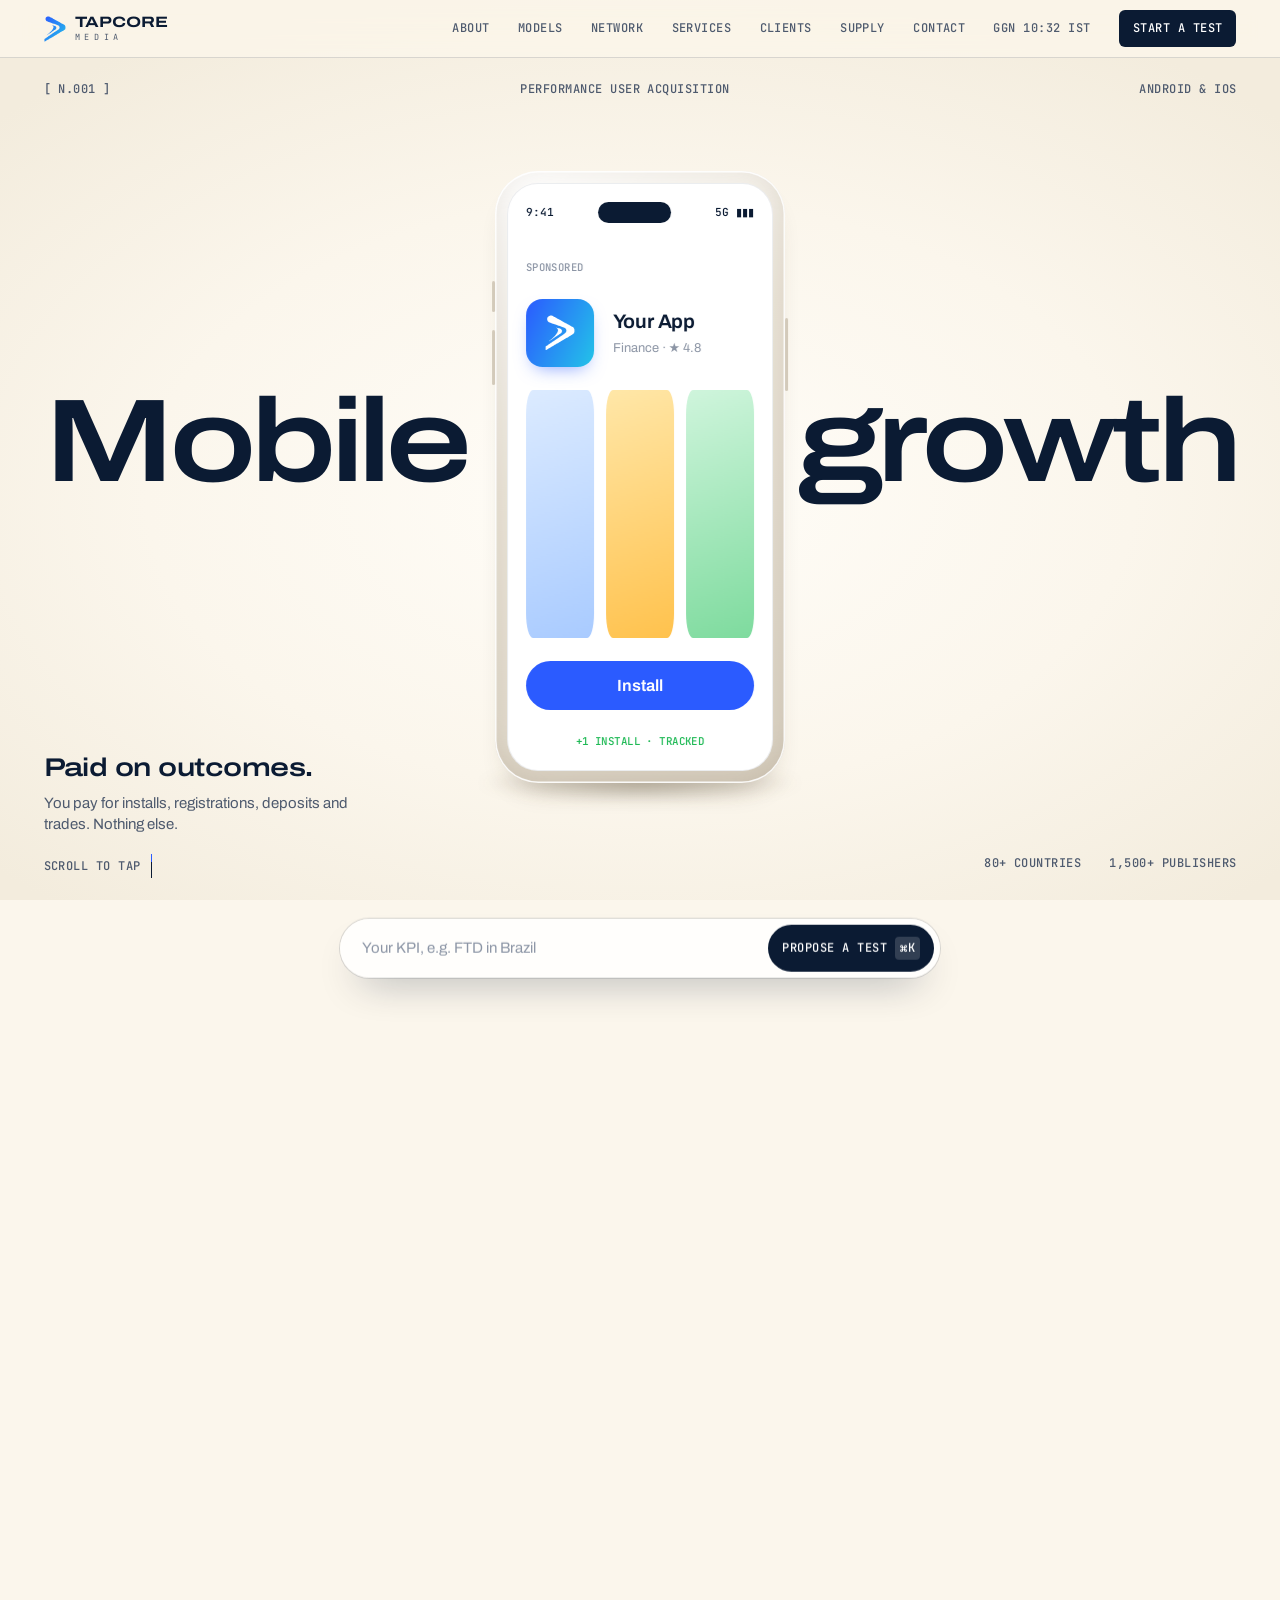
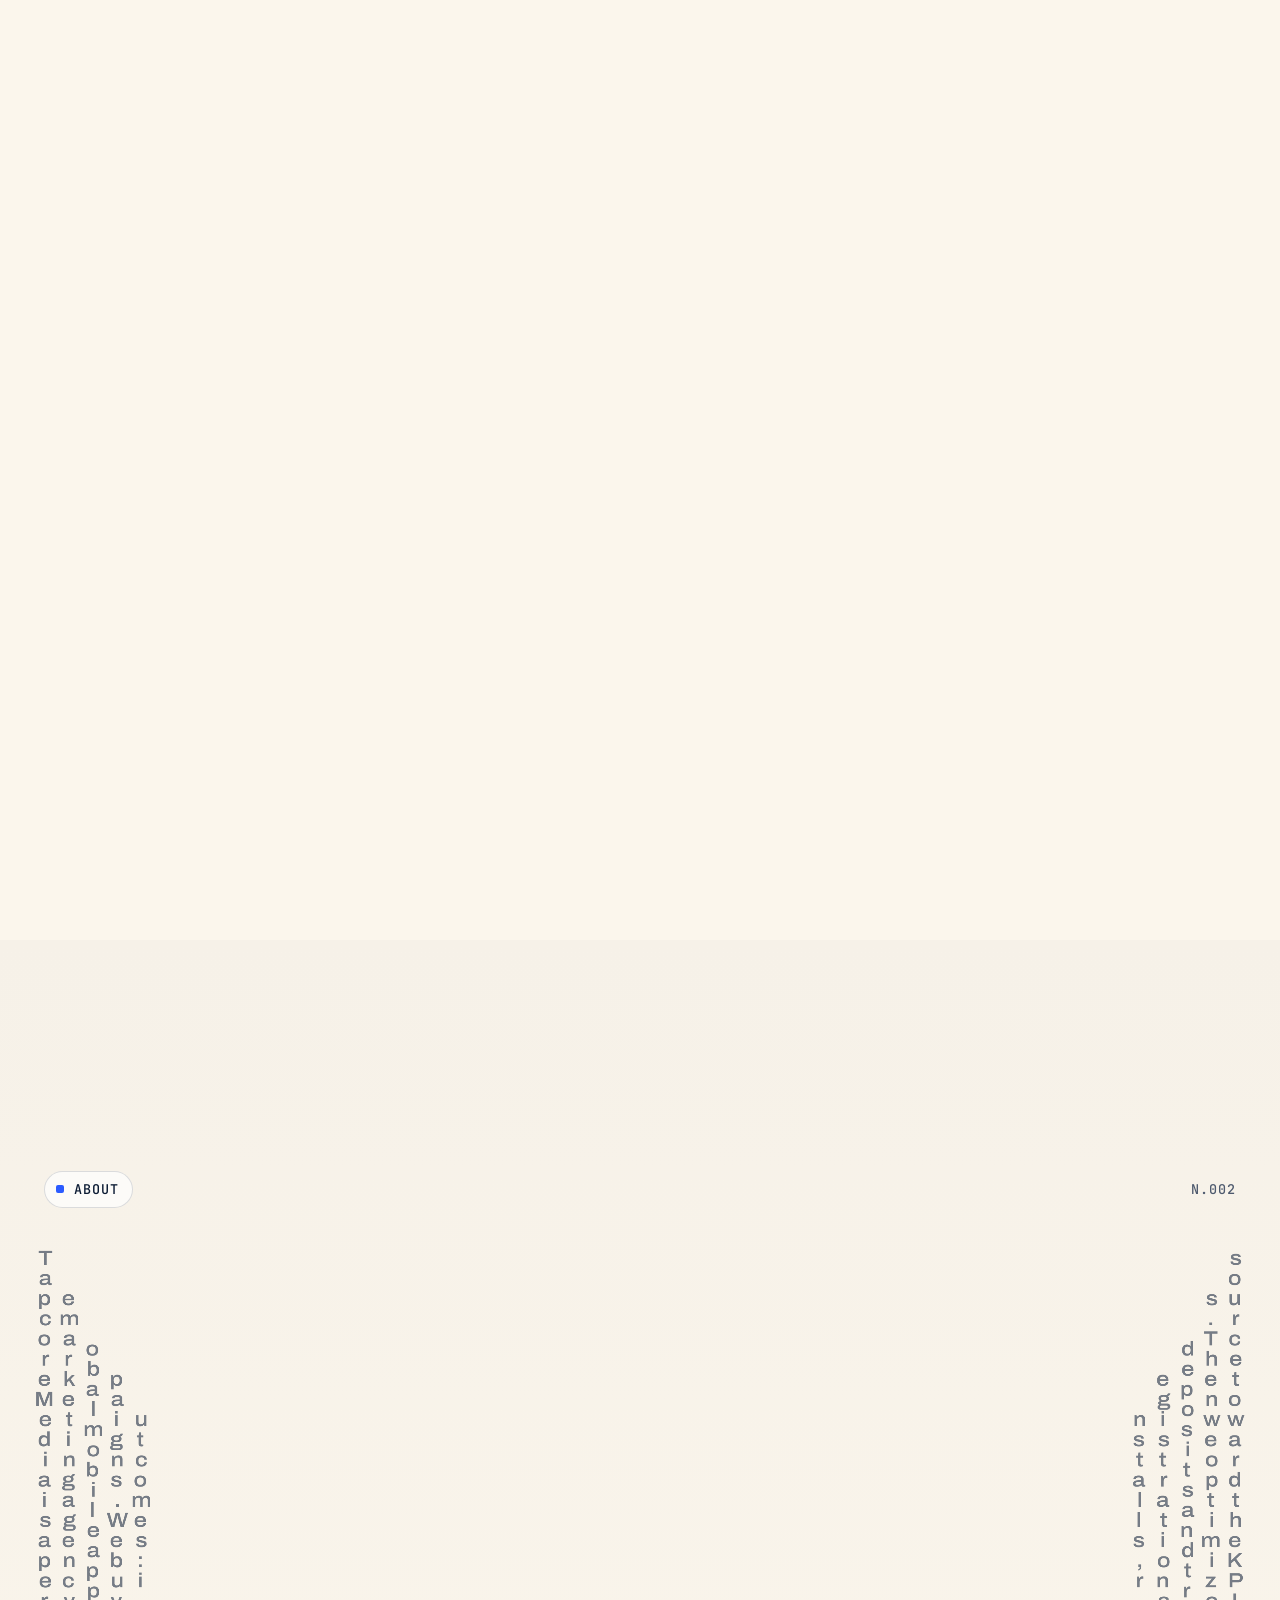
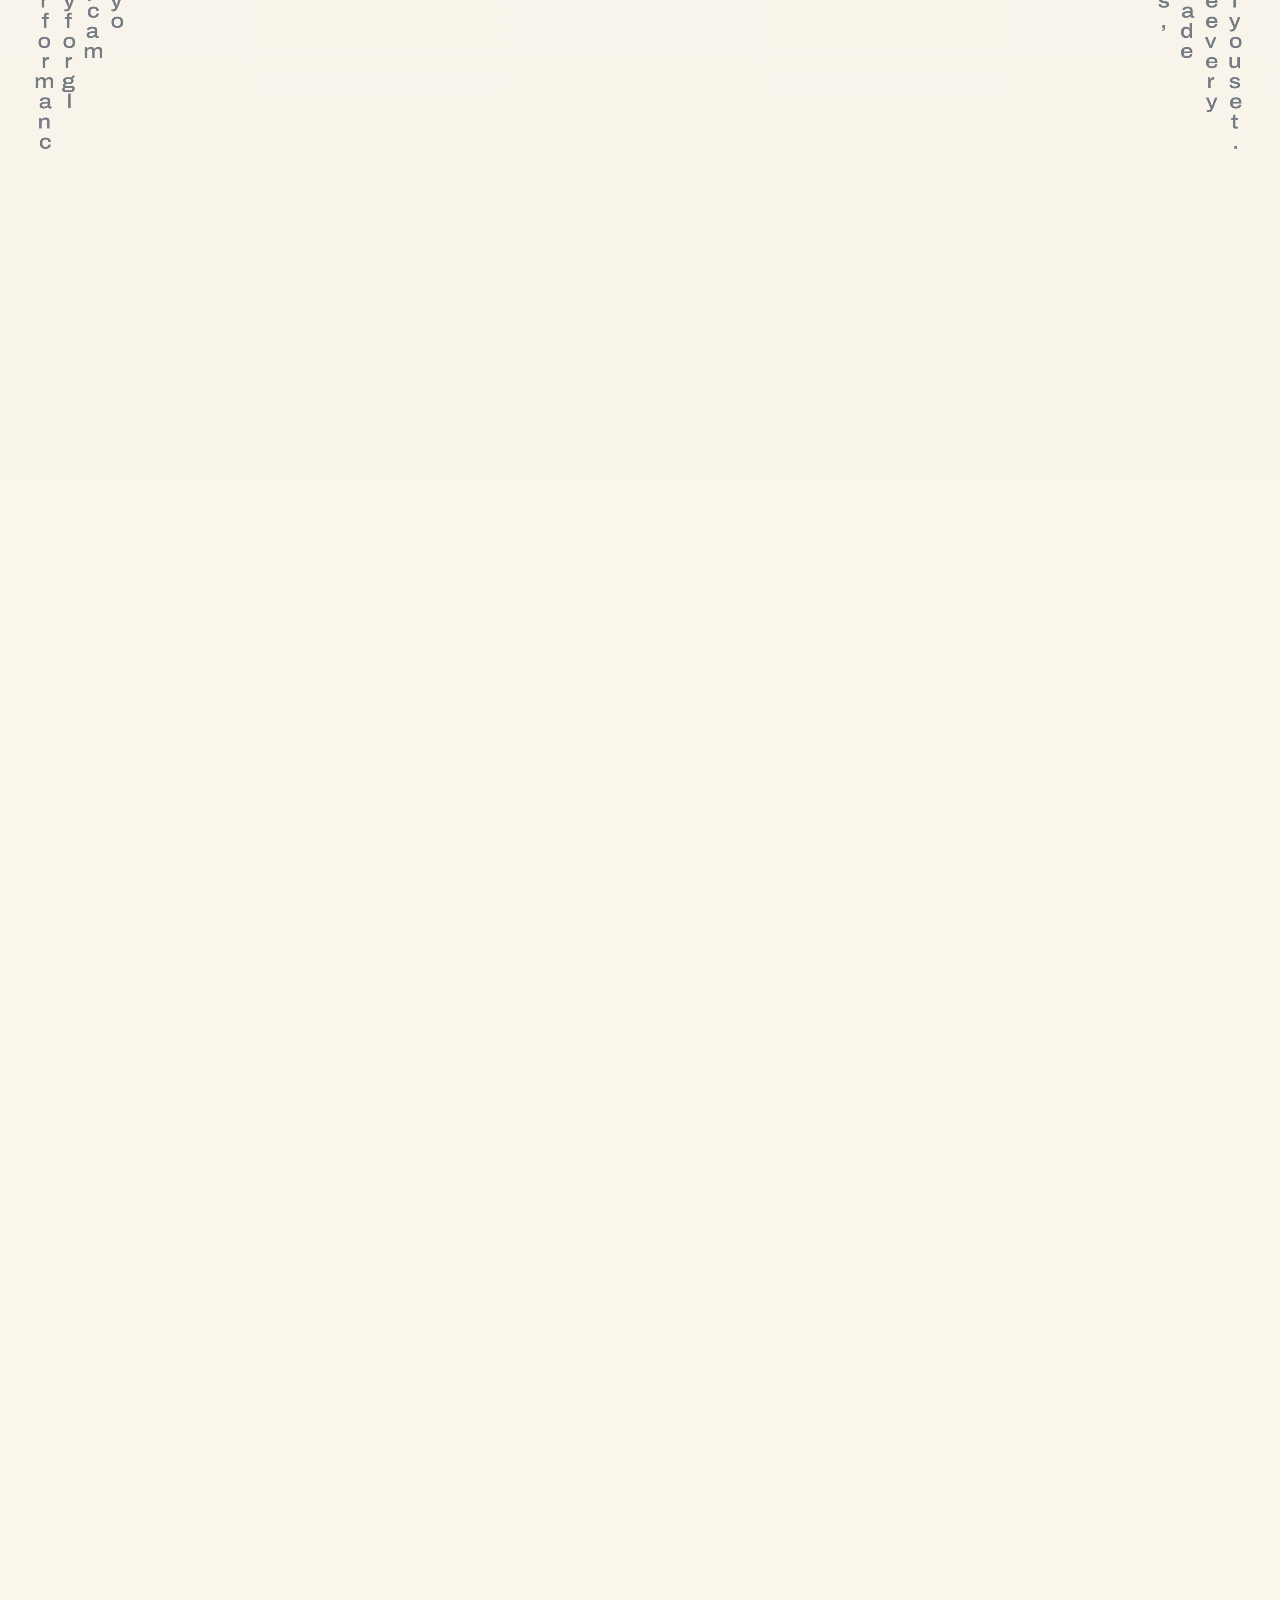
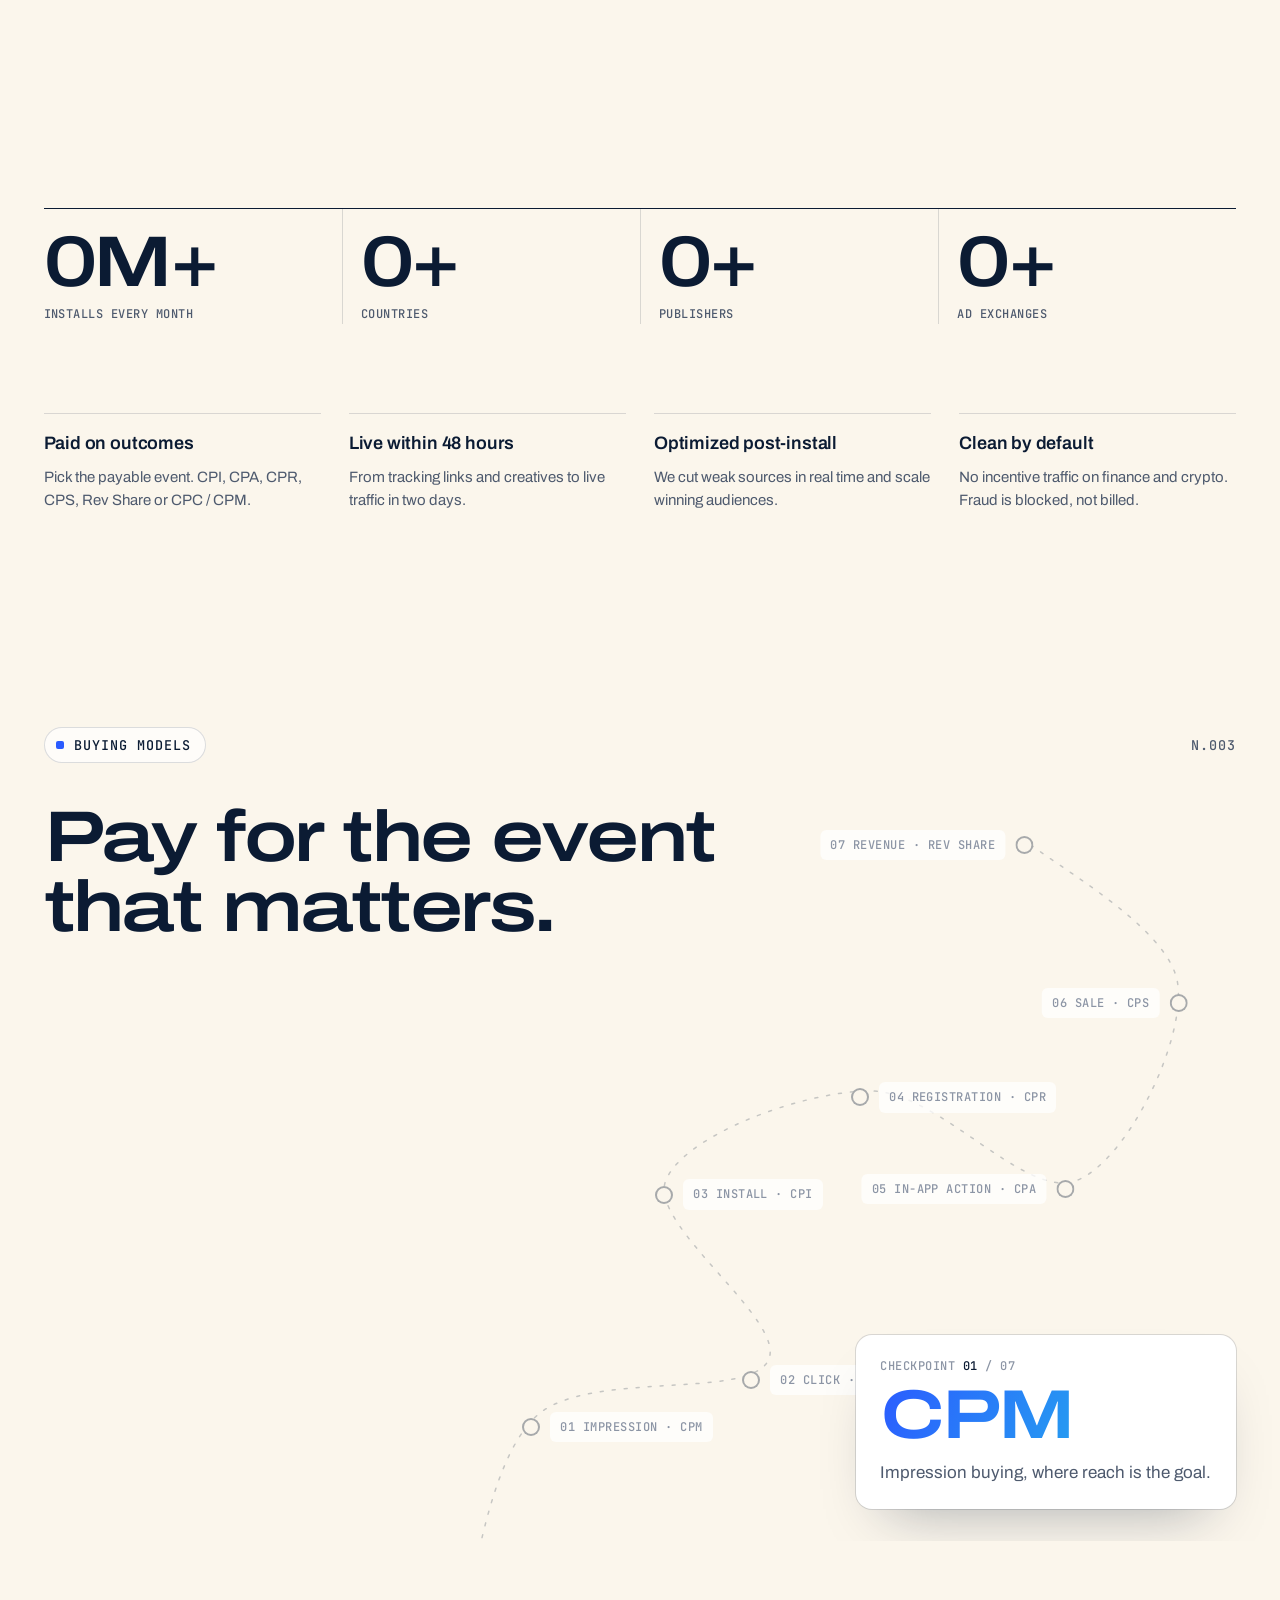
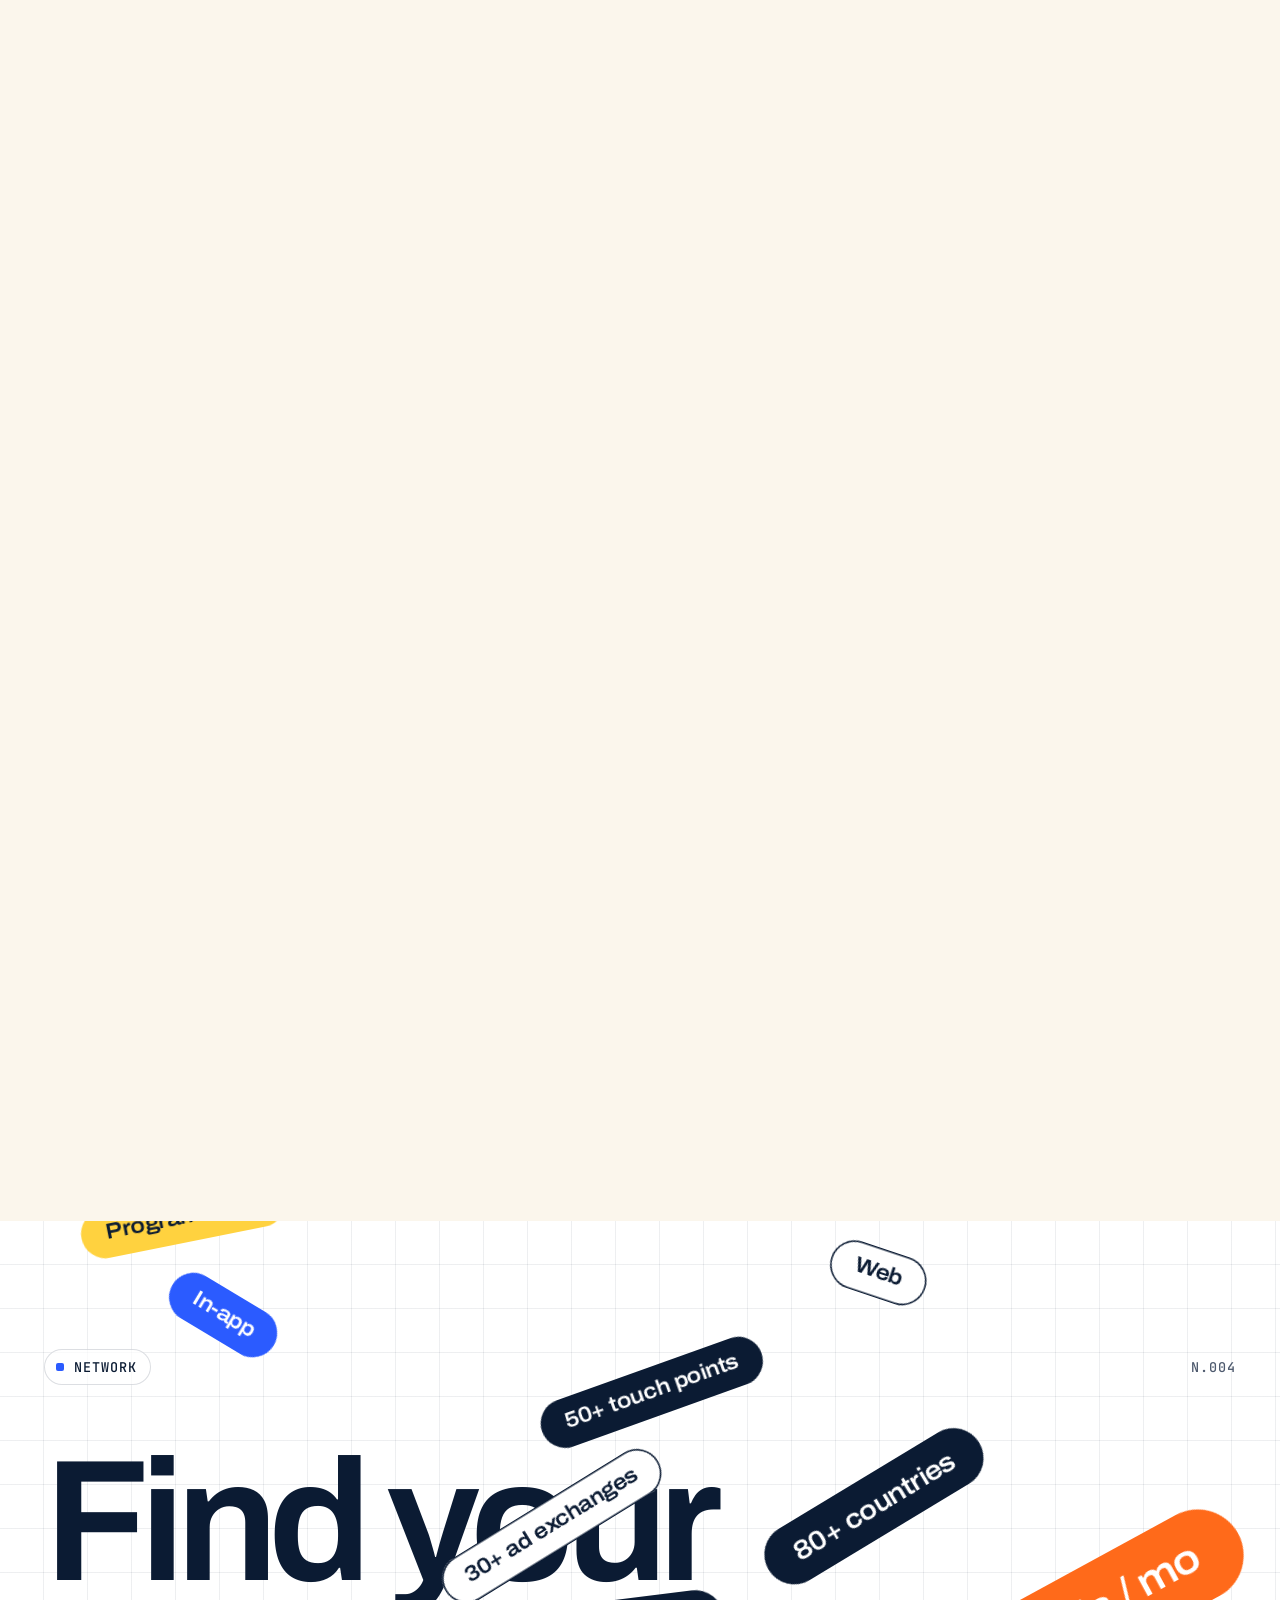
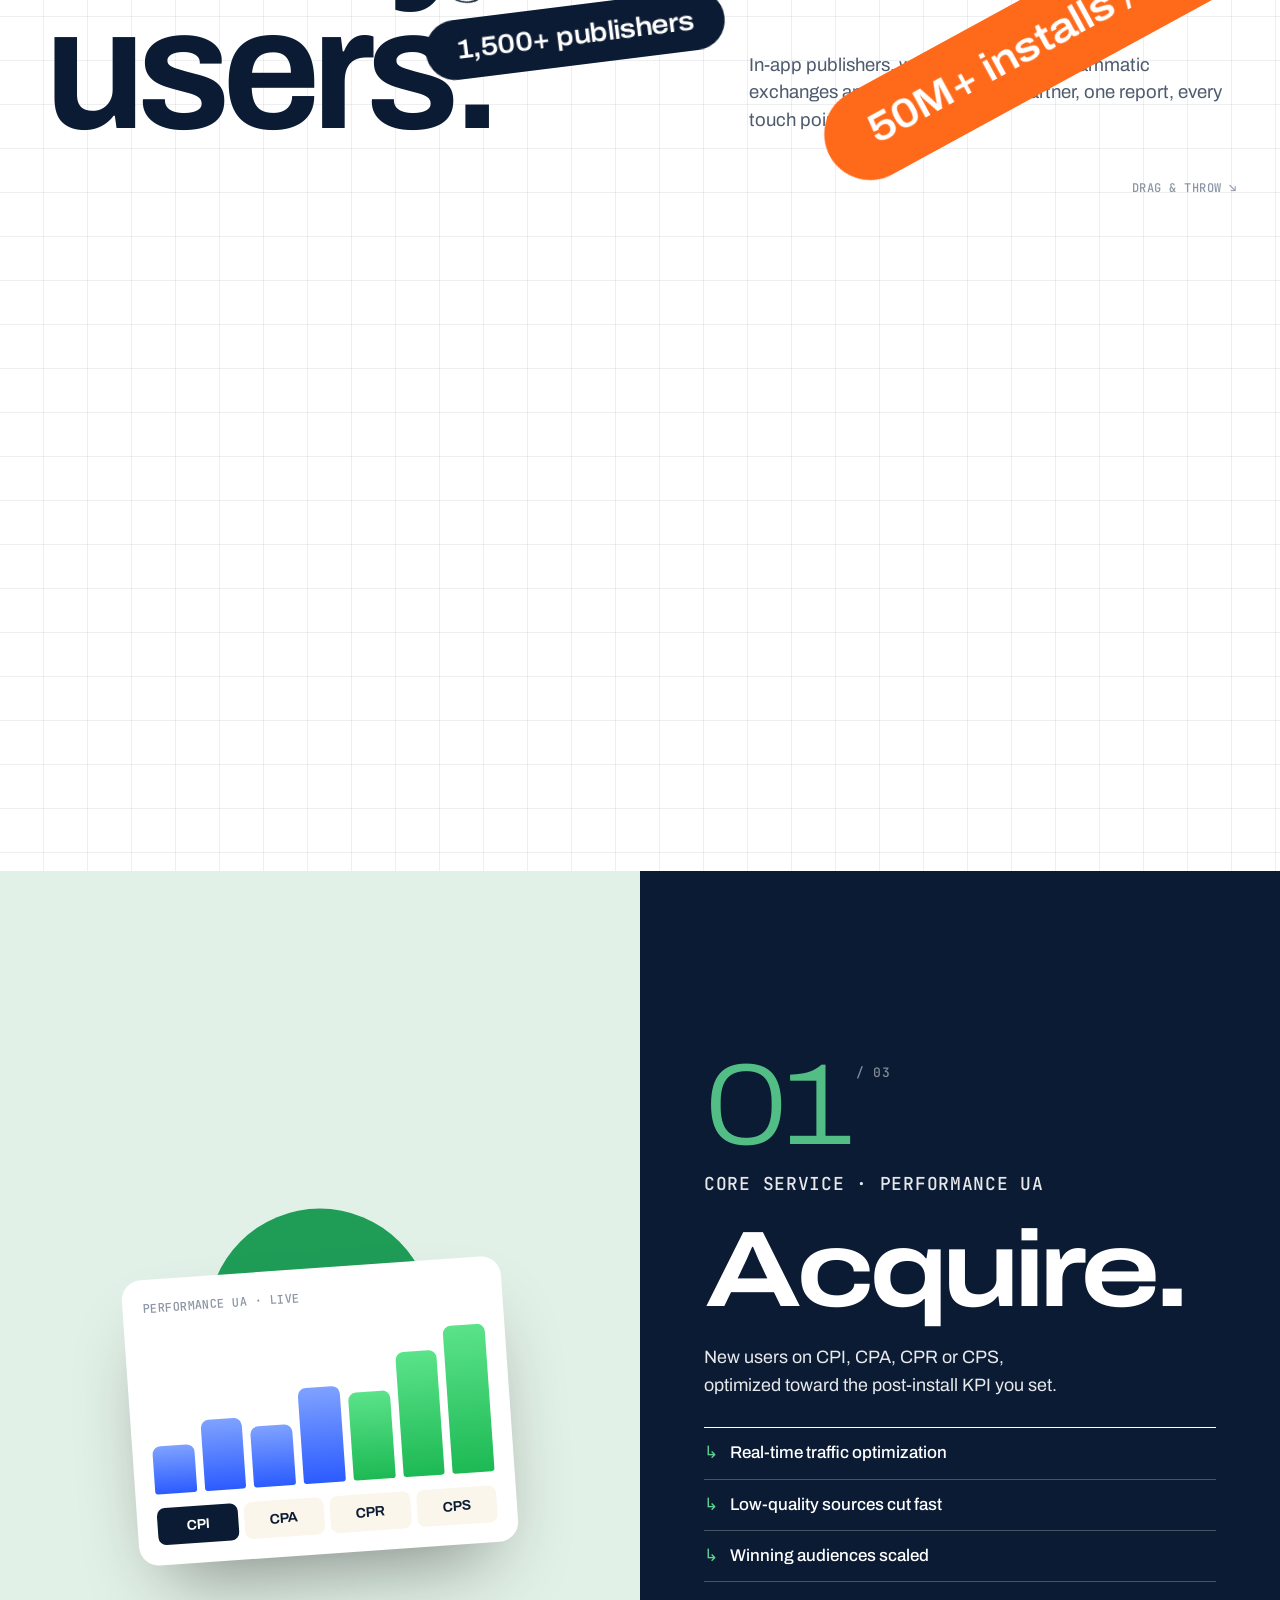
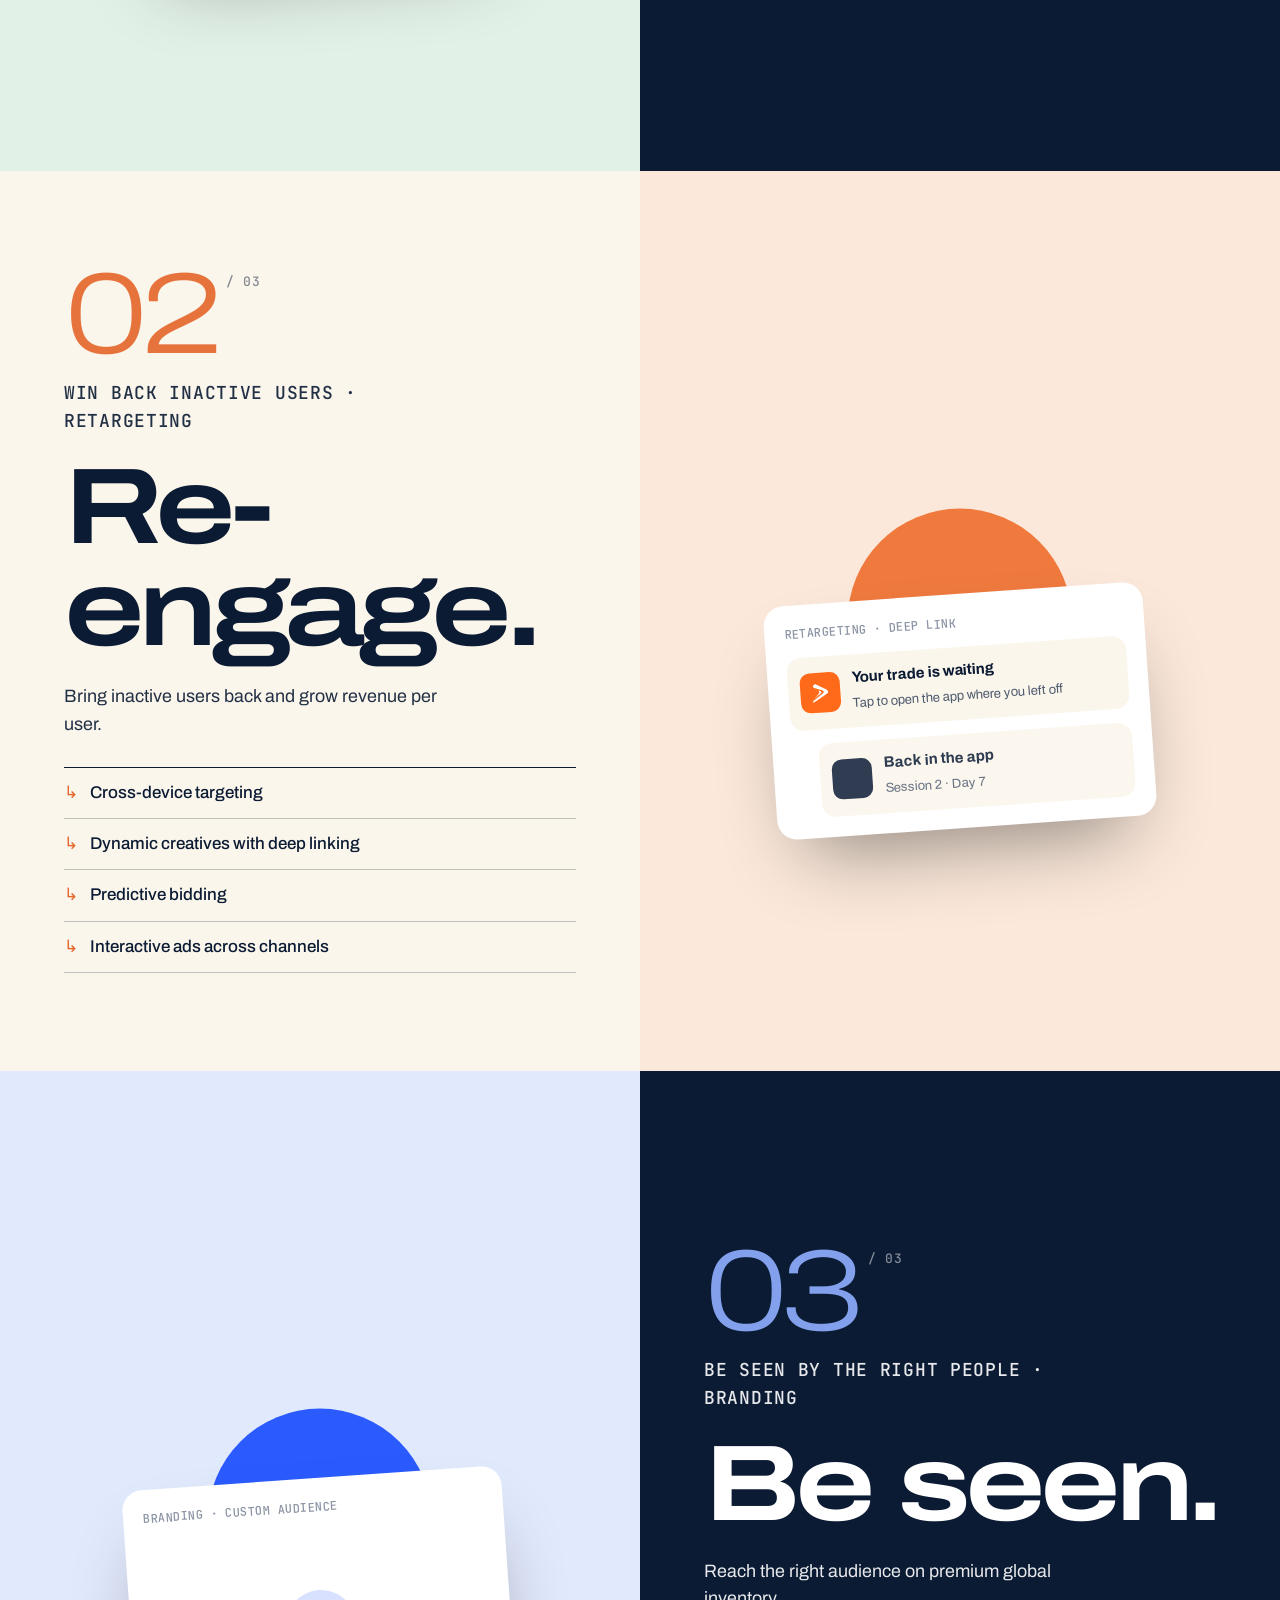
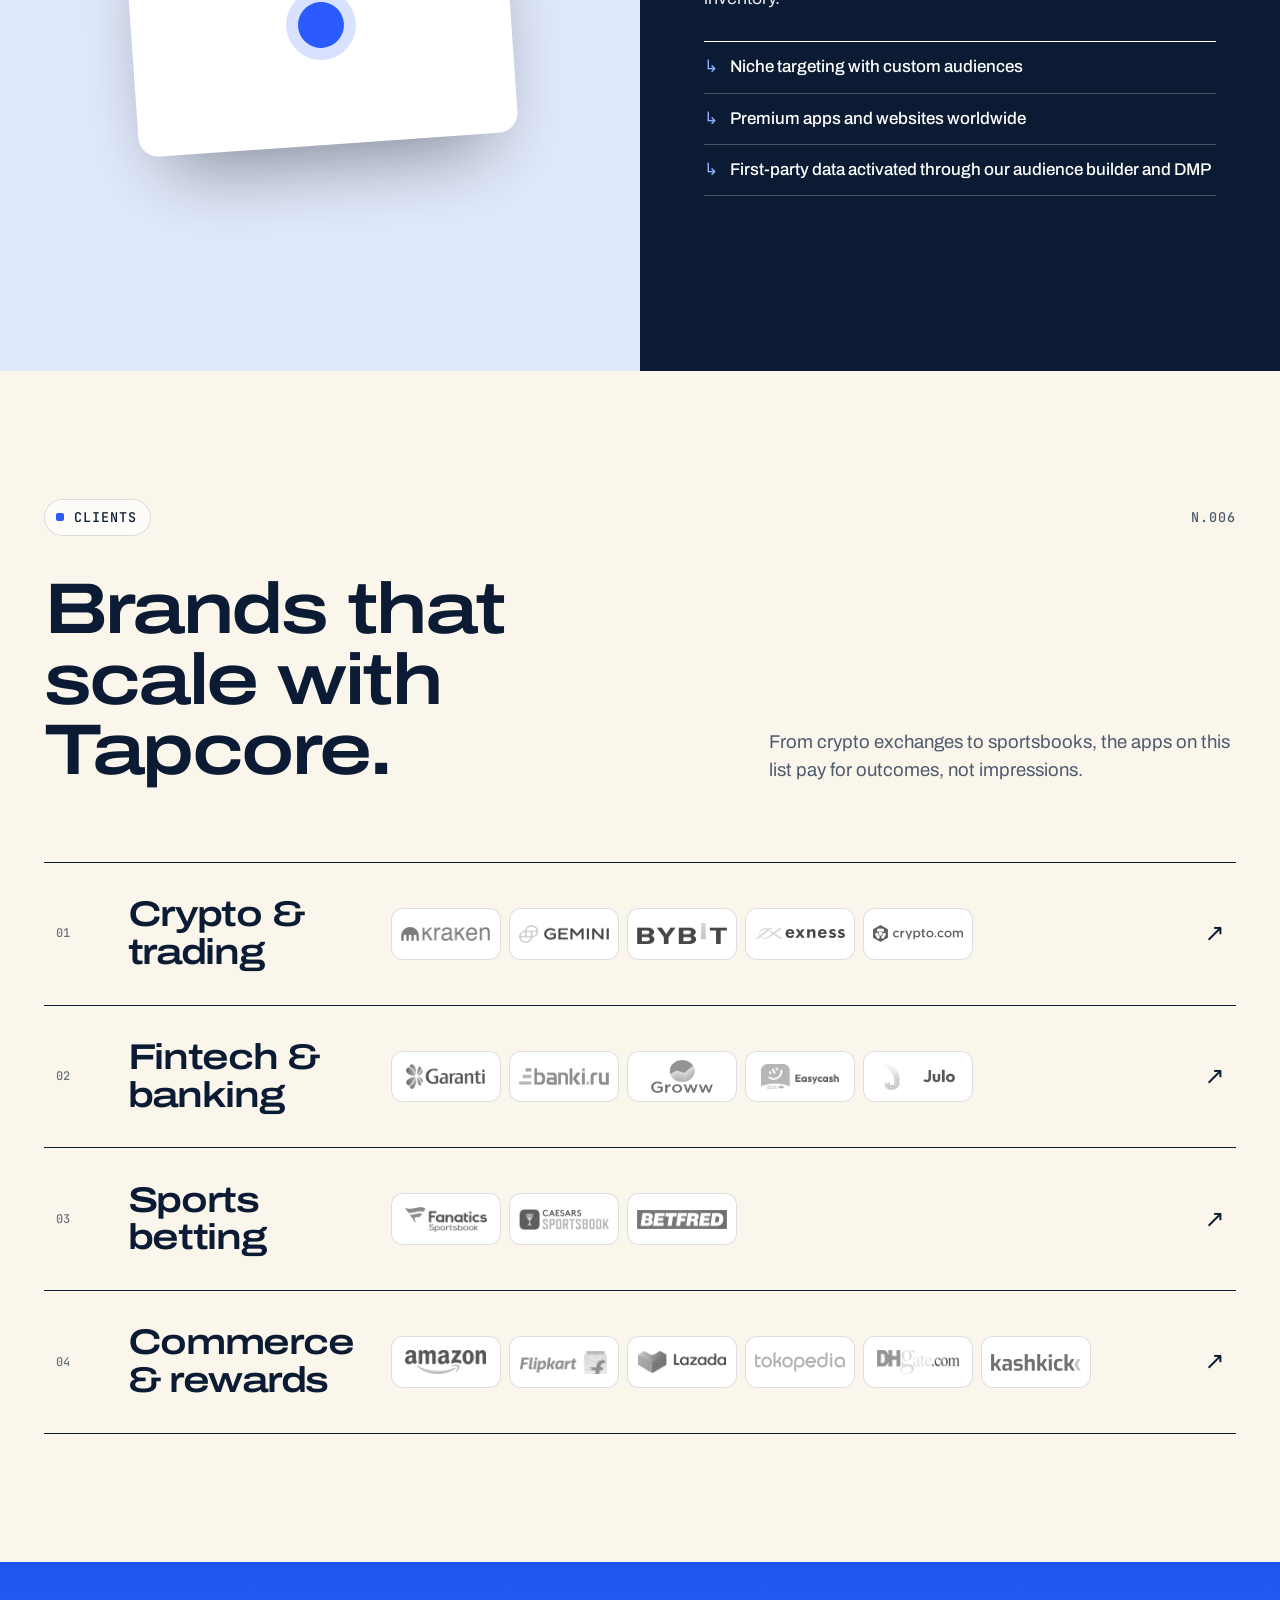
==== commit 4277b3bd: "Email Update" ====
--- a/v4/index.html
+++ b/v4/index.html
@@ -79,7 +79,7 @@
       <a href="#clients"><small class="mono">05</small>Clients</a>
       <a href="#contact"><small class="mono">06</small>Contact</a>
     </nav>
-    <p class="mono">parth@tapcoremedia.net · +91 96258 98987</p>
+    <p class="mono">tanu@tapcoremedia.com · +91 96258 98987</p>
   </div>
 
   <main id="main">
@@ -519,7 +519,7 @@
           <div class="contact-info">
             <p class="lead">We will propose a test: one GEO, one payable event, a clear budget. Live within 48 hours of tracking links and creatives.</p>
             <dl class="info">
-              <div><dt class="mono">Business development</dt><dd><a href="mailto:parth@tapcoremedia.net">parth@tapcoremedia.net</a><small>Parth Singh</small></dd></div>
+              <div><dt class="mono">Business development</dt><dd><a href="mailto:tanu@tapcoremedia.com">tanu@tapcoremedia.com</a><small>Tanu Singh</small></dd></div>
               <div><dt class="mono">Accounts</dt><dd><a href="mailto:accounts@tapcoremedia.com">accounts@tapcoremedia.com</a></dd></div>
               <div><dt class="mono">WhatsApp</dt><dd><a href="https://wa.me/919625898987" target="_blank" rel="noopener">+91 96258 98987</a></dd></div>
               <div><dt class="mono">Based in</dt><dd>DLF Cybercity, Gurugram, India</dd></div>
@@ -560,7 +560,7 @@
     <div class="wrap foot-cols">
       <div><p class="mono">Explore</p><a href="#about">About</a><a href="#models">Buying models</a><a href="#network">Network</a><a href="#services">Services</a></div>
       <div><p class="mono">Proof</p><a href="#clients">Clients</a><a href="#quality">Traffic quality</a><a href="#process">How we work</a></div>
-      <div><p class="mono">Contact</p><a href="mailto:parth@tapcoremedia.net">parth@tapcoremedia.net</a><a href="https://wa.me/919625898987" target="_blank" rel="noopener">WhatsApp</a><a href="https://maps.app.goo.gl/vTeTmuoNdL2QuV4M7" target="_blank" rel="noopener">Gurugram, India</a></div>
+      <div><p class="mono">Contact</p><a href="mailto:tanu@tapcoremedia.com">tanu@tapcoremedia.com</a><a href="https://wa.me/919625898987" target="_blank" rel="noopener">WhatsApp</a><a href="https://maps.app.goo.gl/vTeTmuoNdL2QuV4M7" target="_blank" rel="noopener">Gurugram, India</a></div>
       <div><p class="mono">© <span data-year>2026</span> Tapcore Media</p><p class="foot-tag">We don't advertise.<br>We craft attention.</p></div>
     </div>
     <p class="mega" aria-hidden="true"><span>T</span><span>a</span><span>p</span><span>c</span><span>o</span><span>r</span><span>e</span></p>
